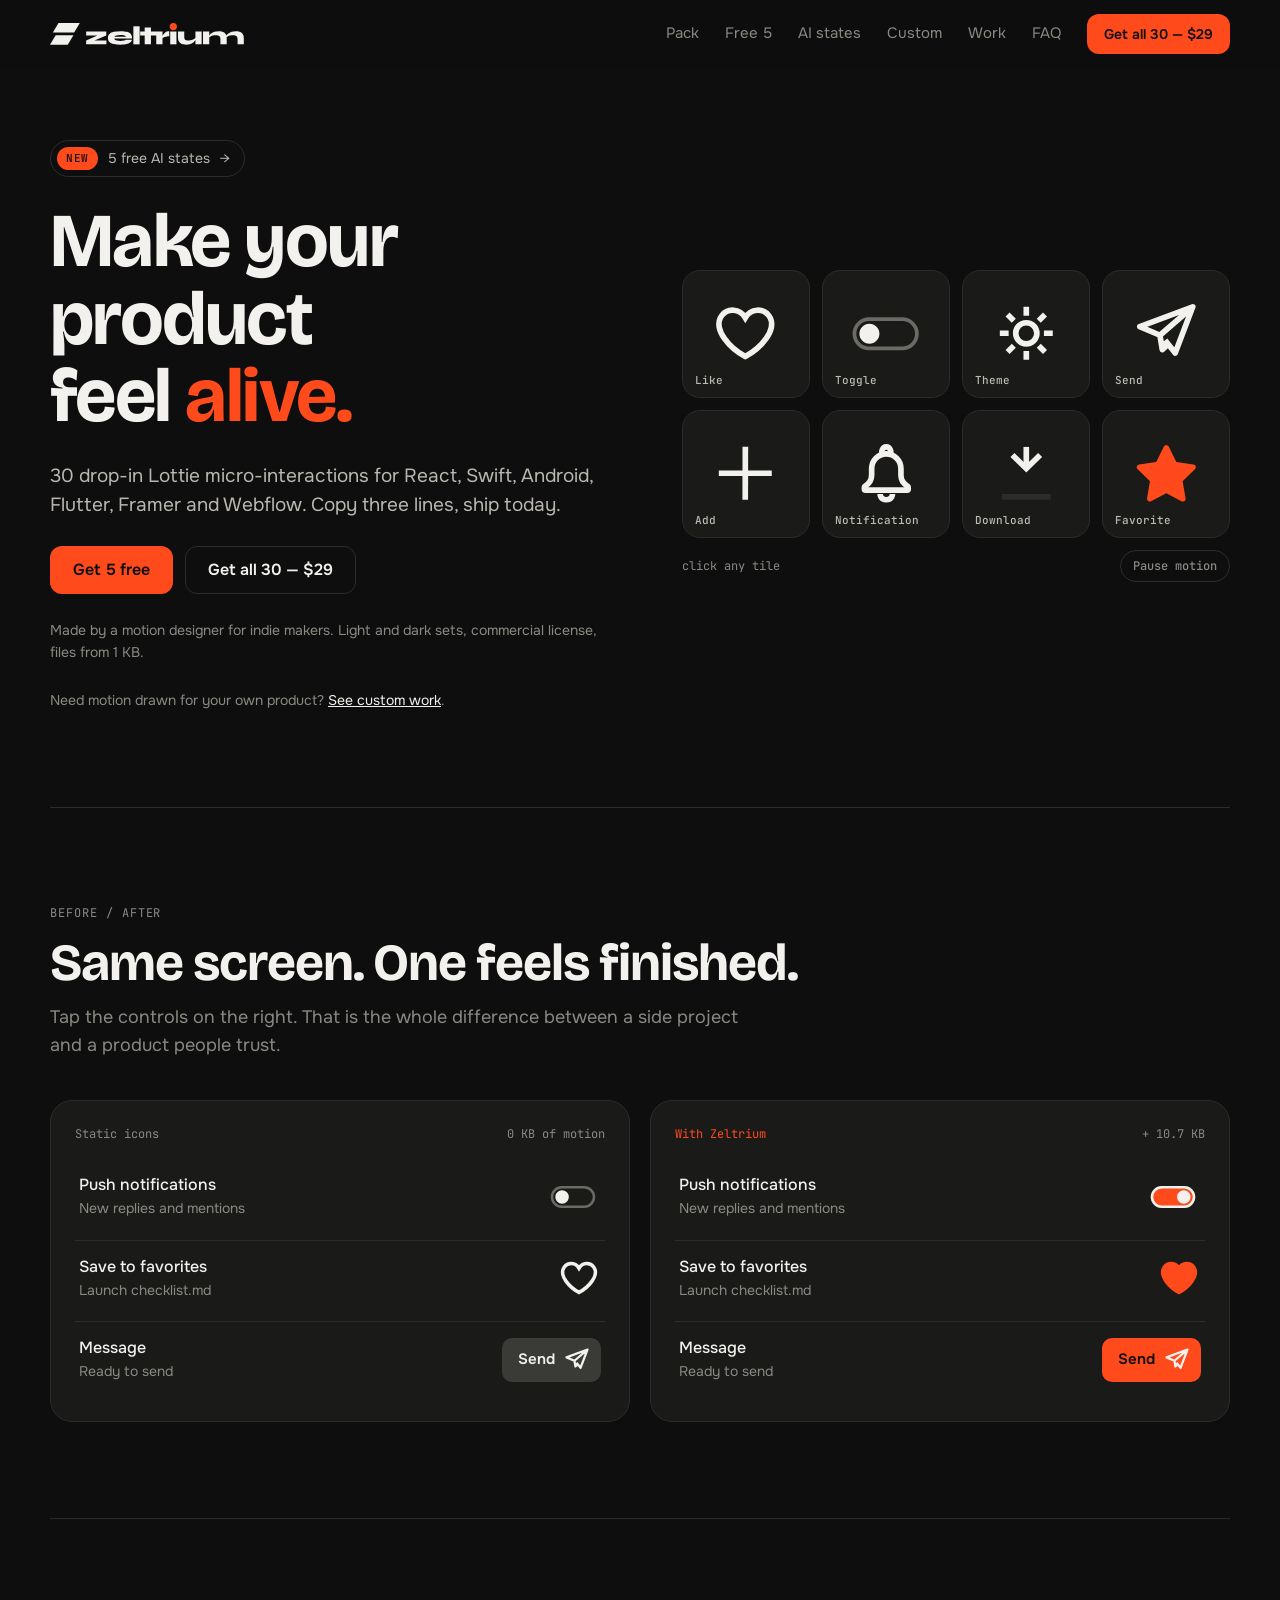
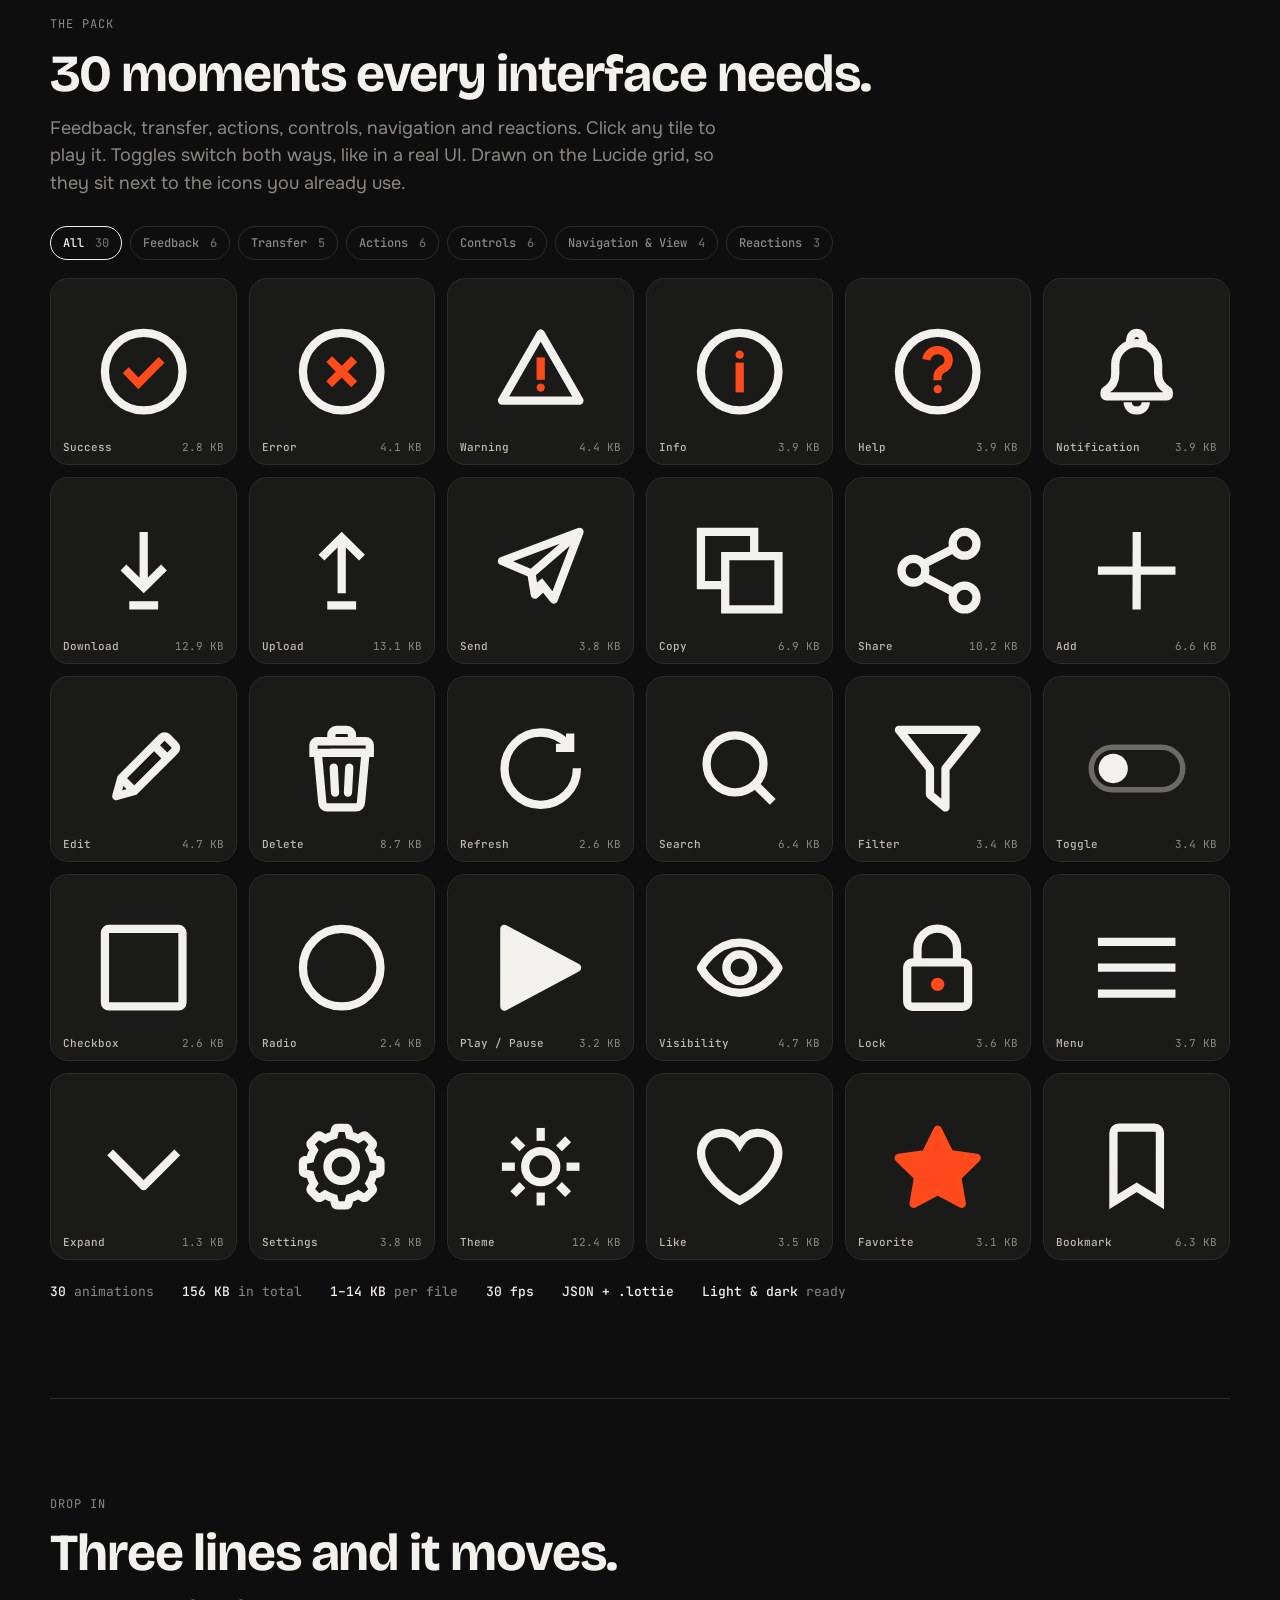
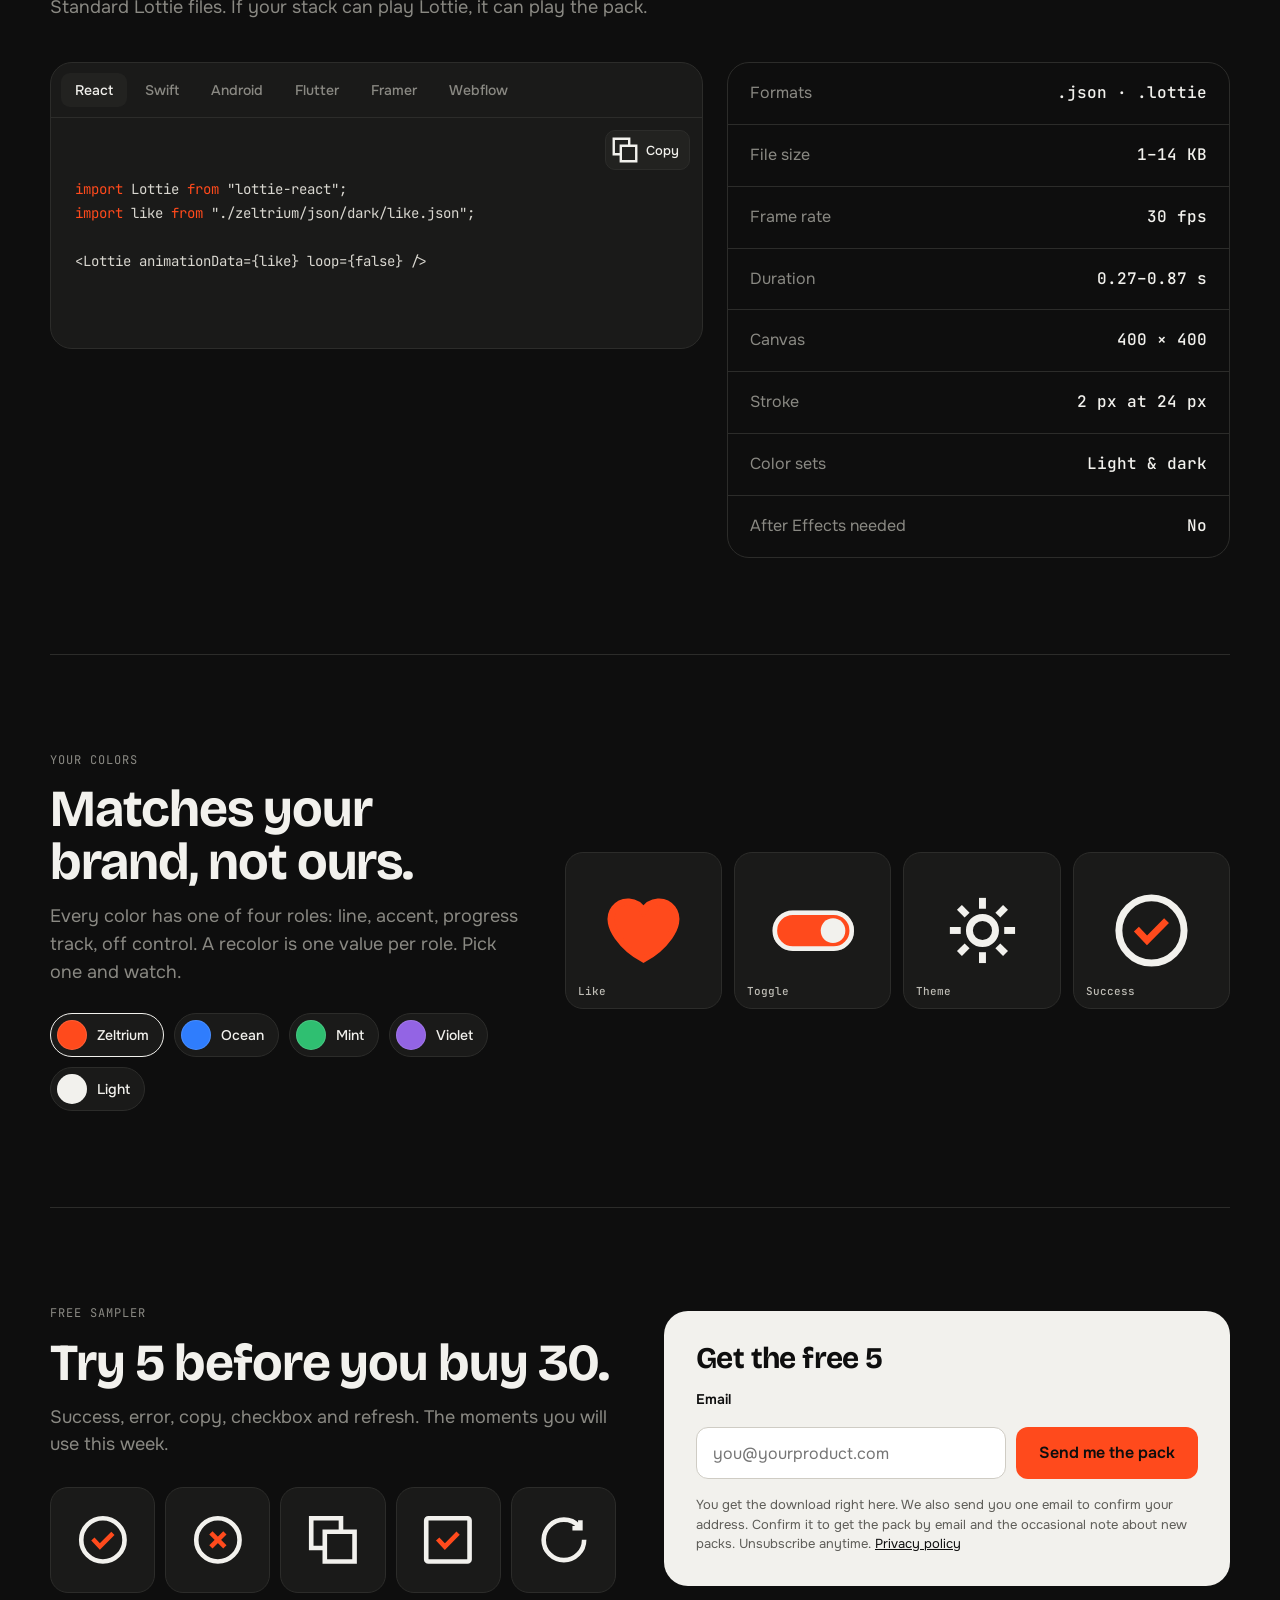
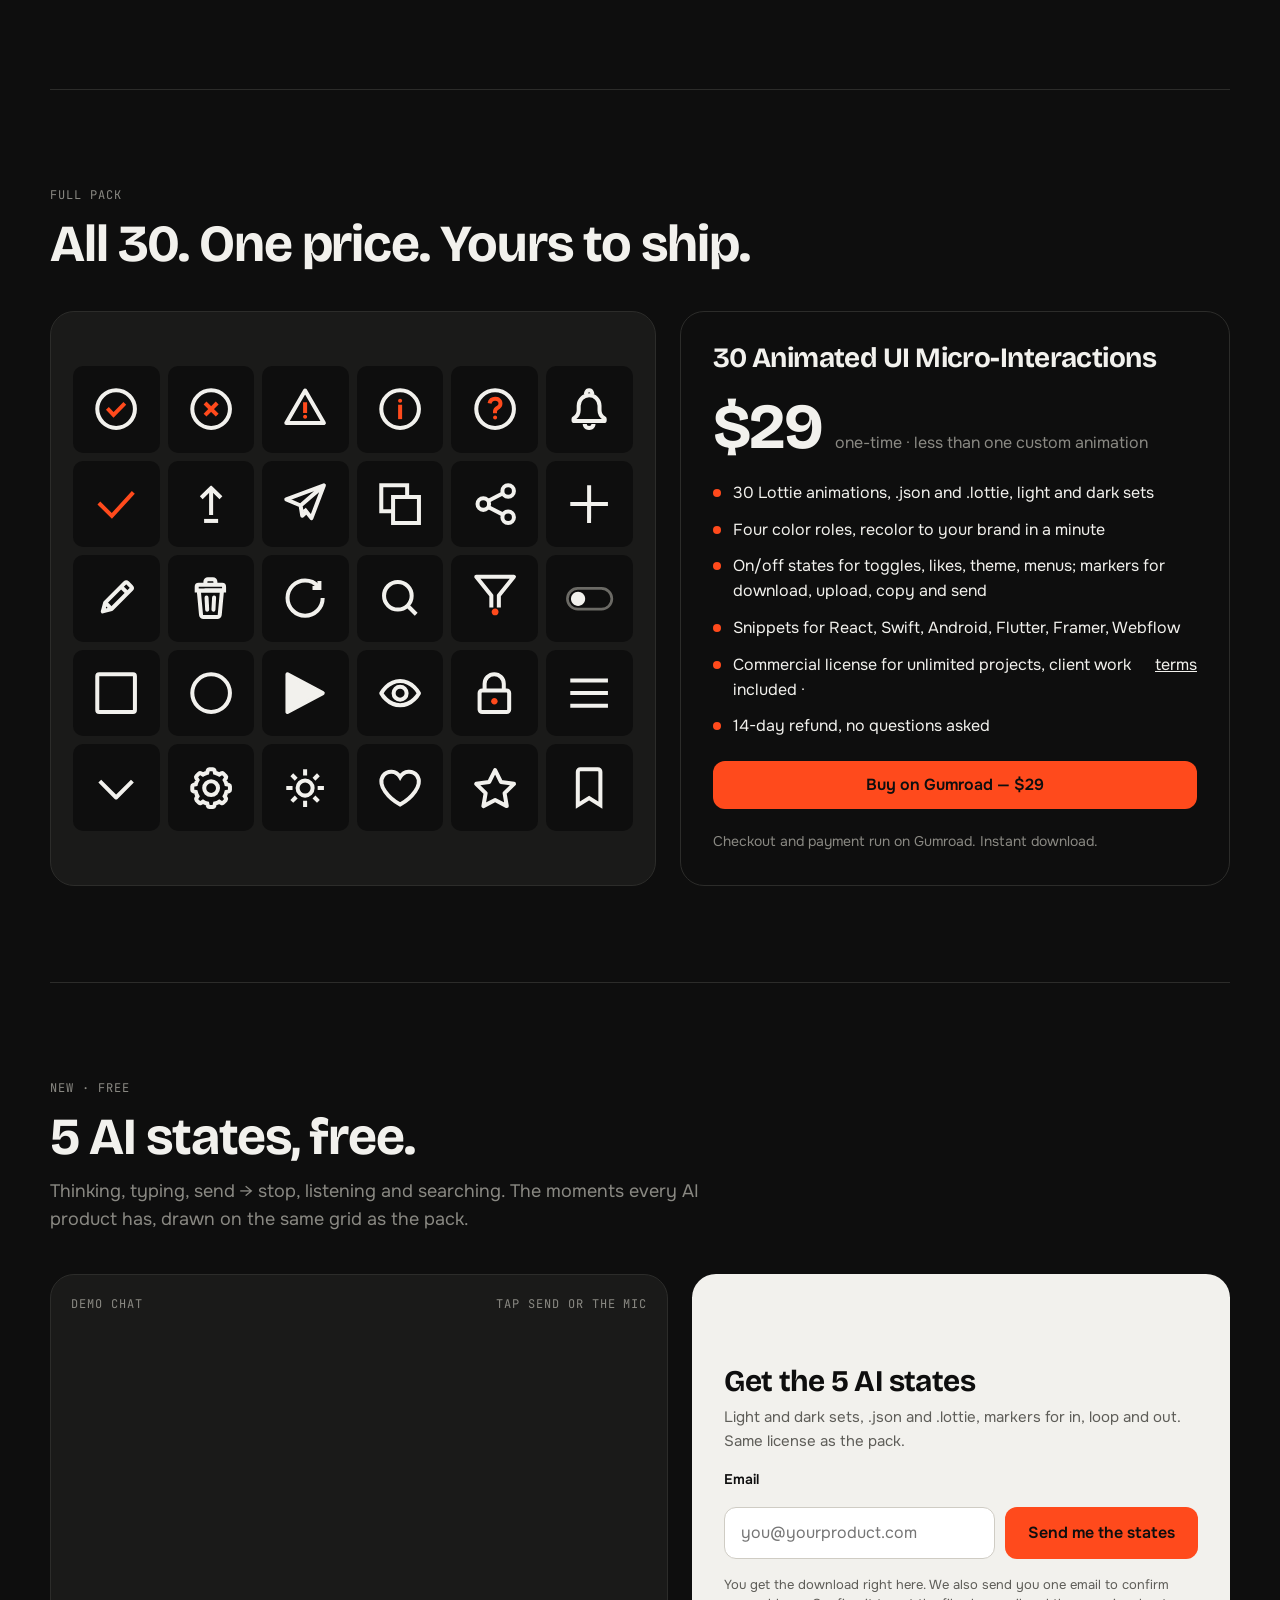
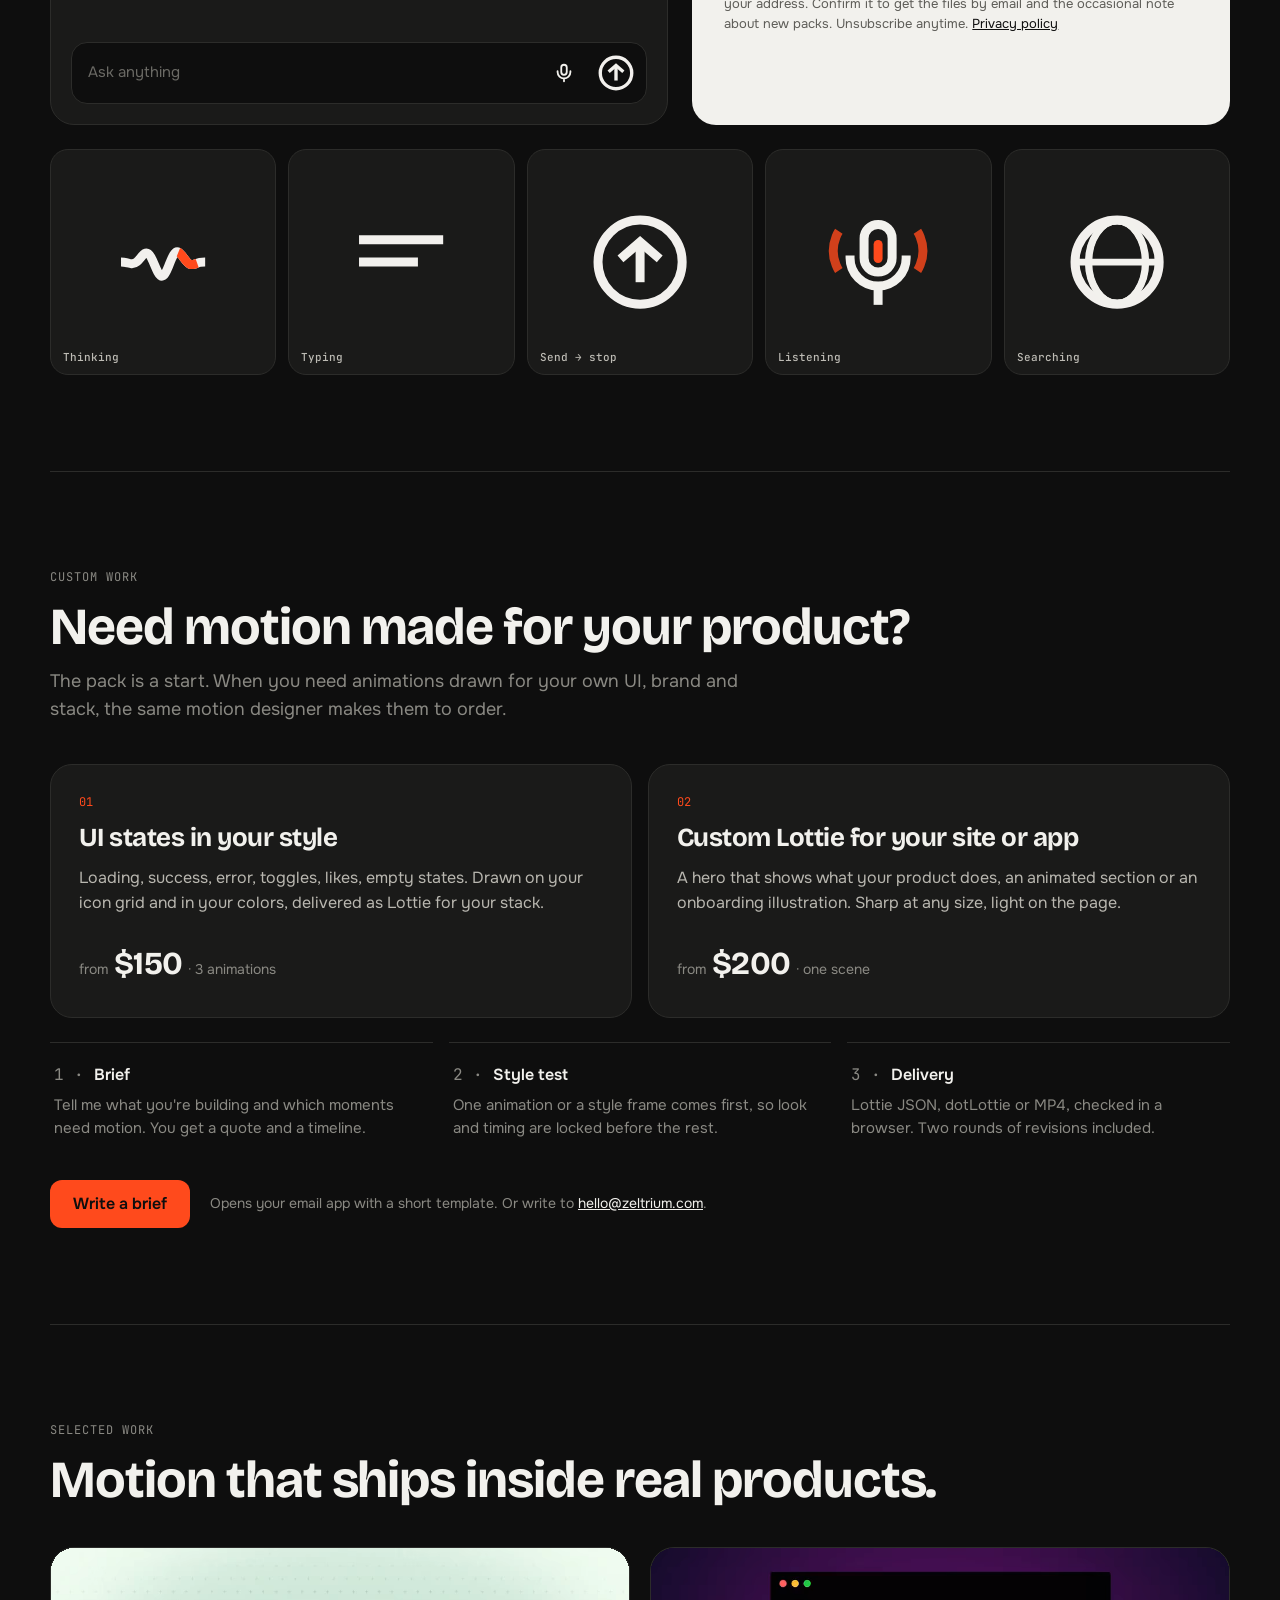
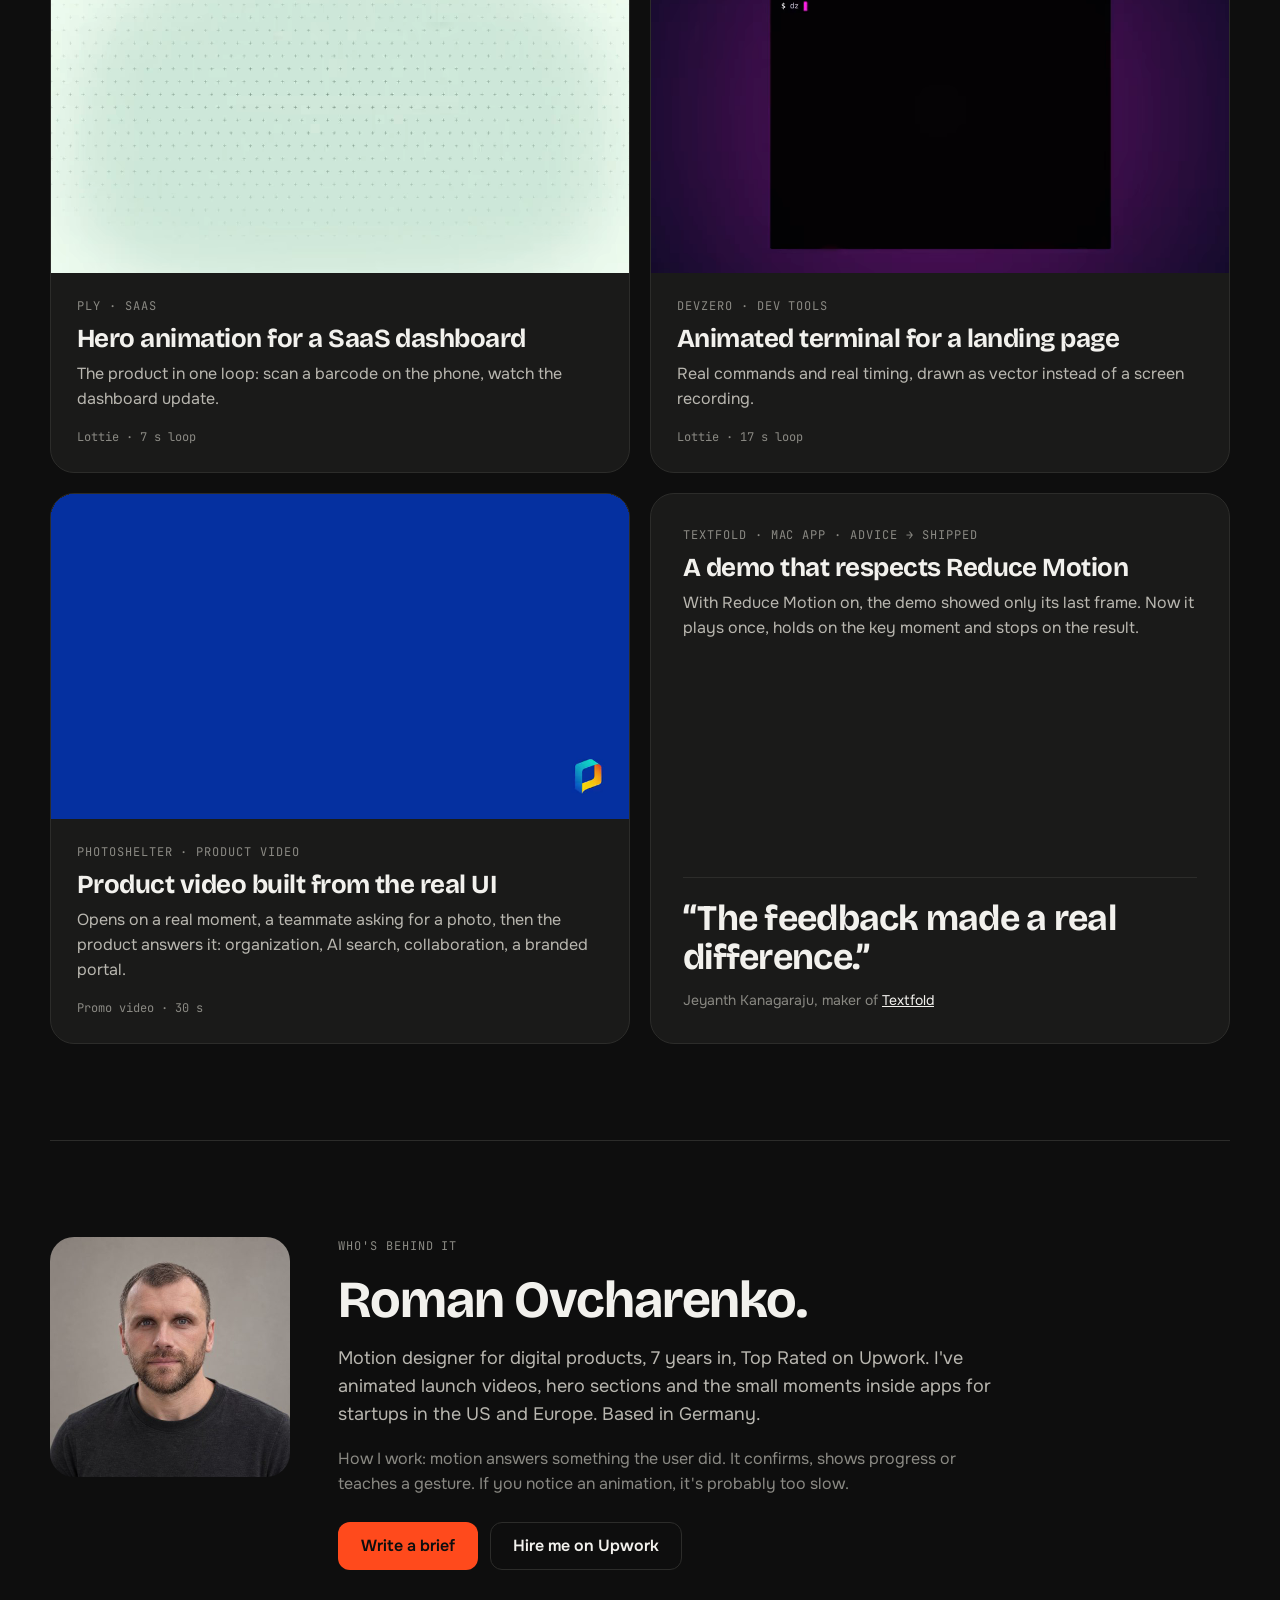
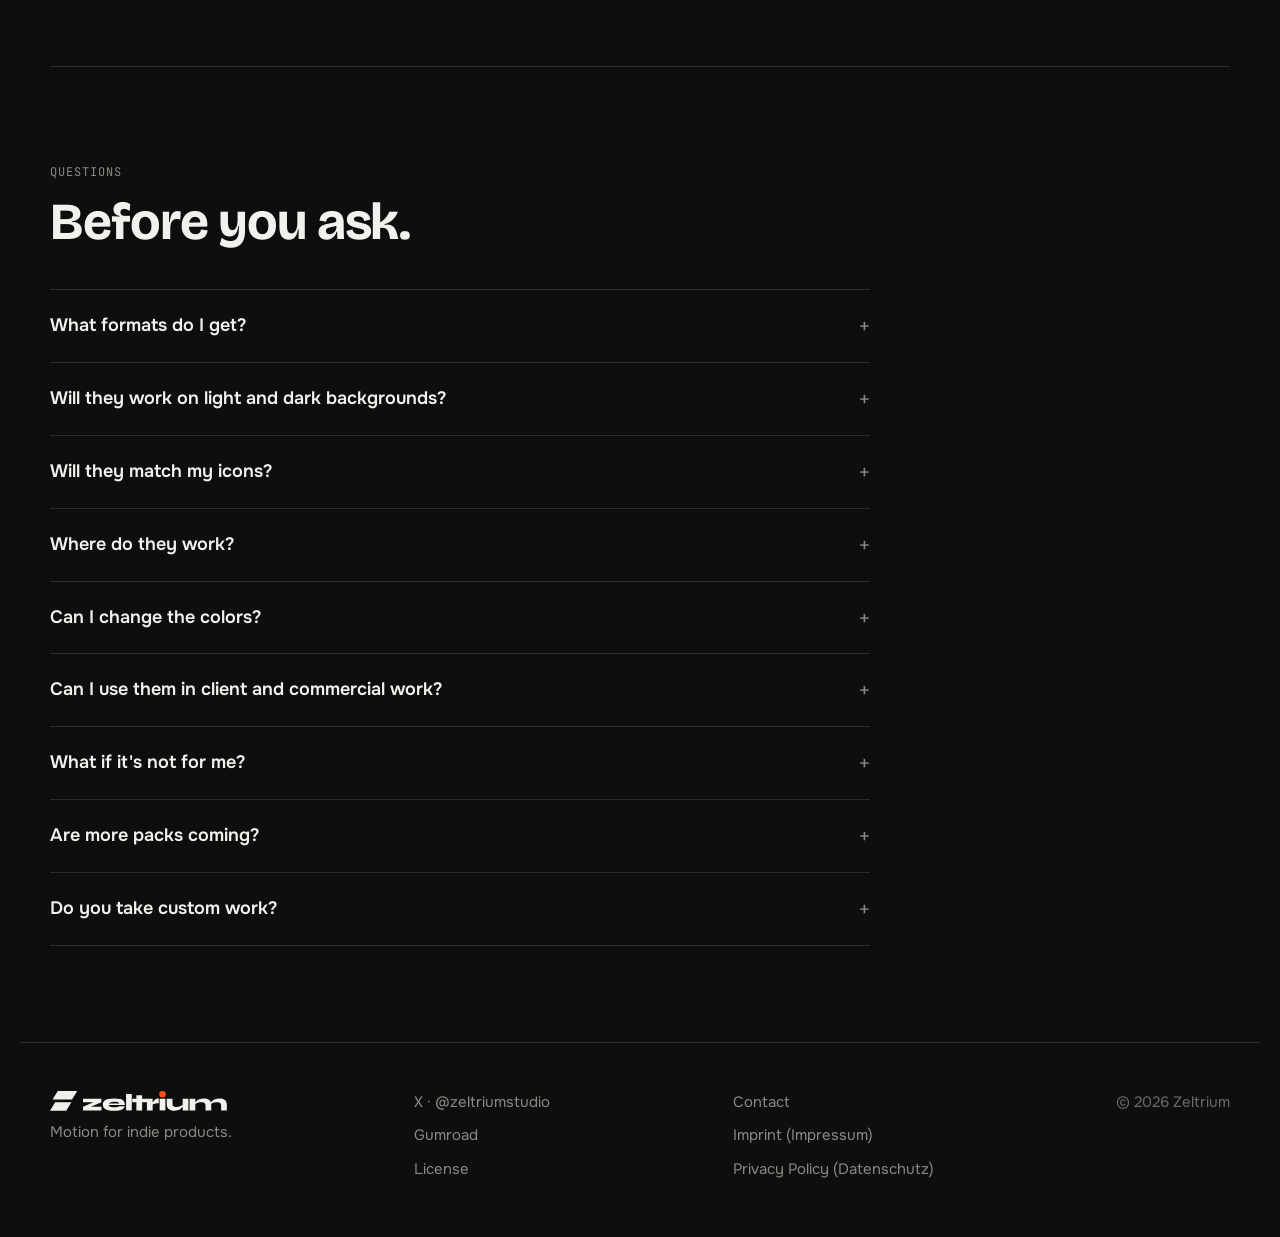
==== index.html @ cc554335 "Merge pull request #22 from Zeltrium/seven-years" ====
<!doctype html>
<html lang="en">
<head>
<meta charset="UTF-8">
<meta name="viewport" content="width=device-width, initial-scale=1.0">
<title>Zeltrium — Make your product feel alive</title>
<meta name="description" content="30 drop-in Lottie micro-interactions for React, Swift, Android, Flutter, Framer and Webflow. Get 5 free or all 30 for $29.">
<meta name="theme-color" content="#0E0E0E">
<link rel="canonical" href="https://zeltrium.com/">

<link rel="icon" href="assets/icons/favicon.ico" sizes="32x32">
<link rel="icon" href="assets/icons/favicon.svg" type="image/svg+xml">
<link rel="apple-touch-icon" href="assets/icons/apple-touch-icon.png">

<meta property="og:type" content="website">
<meta property="og:site_name" content="Zeltrium">
<meta property="og:title" content="Make your product feel alive — Zeltrium">
<meta property="og:description" content="30 drop-in Lottie micro-interactions for indie products. 5 free, all 30 for $29.">
<meta property="og:image" content="https://zeltrium.com/assets/icons/og-image.png?v=2">
<meta property="og:image:width" content="1200">
<meta property="og:image:height" content="630">
<meta property="og:url" content="https://zeltrium.com/">
<meta name="twitter:card" content="summary_large_image">
<meta name="twitter:site" content="@zeltriumstudio">
<meta name="twitter:title" content="Make your product feel alive — Zeltrium">
<meta name="twitter:description" content="30 drop-in Lottie micro-interactions for indie products. 5 free, all 30 for $29.">
<meta name="twitter:image" content="https://zeltrium.com/assets/icons/og-image.png?v=2">

<link rel="preload" href="assets/fonts/bricolage-700.woff" as="font" type="font/woff" crossorigin>
<link rel="preload" href="assets/fonts/onest-var.woff" as="font" type="font/woff" crossorigin>
<link rel="stylesheet" href="styles.css">
</head>
<body>
<a class="skip" href="#main">Skip to content</a>

<header class="top">
  <div class="wrap">
    <a class="logo" href="#top" aria-label="Zeltrium home"><img src="assets/brand/logo-full-inverse.svg" alt="Zeltrium" width="194" height="22"></a>
    <nav class="nav" aria-label="Main">
      <a class="hide-m" href="#pack">Pack</a>
      <a class="hide-m" href="#free">Free 5</a>
      <a class="hide-m" href="#ai">AI states</a>
      <a class="hide-m" href="#custom">Custom</a>
      <a class="hide-m" href="#work">Work</a>
      <a class="hide-m" href="#faq">FAQ</a>
      <a class="btn btn-primary" href="https://zeltrium.gumroad.com/l/lottie-ui-micro-interactions" target="_blank" rel="noopener" data-goatcounter-click="gumroad-nav">Get all 30 — $29</a>
    </nav>
  </div>
</header>

<main class="wrap" id="main">
  <div class="hero" id="top">
    <div class="hero-copy">
      <a class="pill" href="#ai"><b>New</b> 5 free AI states <span aria-hidden="true">→</span></a>
      <h1>Make your product feel <em>alive.</em></h1>
      <p class="lead">30 drop-in Lottie micro-interactions for React, Swift, Android, Flutter, Framer and Webflow. Copy three lines, ship today.</p>
      <div class="cta">
        <a class="btn btn-primary" href="#free">Get 5 free</a>
        <a class="btn btn-ghost" href="#product">Get all 30 — $29</a>
      </div>
      <p class="trust">Made by a motion designer for indie makers. Light and dark sets, commercial license, files from 1 KB.</p>
      <p class="trust">Need motion drawn for your own product? <a href="#custom">See custom work</a>.</p>
    </div>
    <div class="hero-grid" id="hero-grid" aria-label="Animation previews"></div>
  </div>

  <section id="compare" aria-labelledby="compare-h">
    <div class="sec-head">
      <span class="eyebrow">Before / after</span>
      <h2 id="compare-h">Same screen. One feels finished.</h2>
      <p class="lead">Tap the controls on the right. That is the whole difference between a side project and a product people trust.</p>
    </div>
    <div class="ba">
      <div class="panel">
        <div class="tag"><span>Static icons</span><span>0 KB of motion</span></div>
        <div class="row"><div><div class="t">Push notifications</div><div class="s">New replies and mentions</div></div><span class="ctl wide"><span class="anim" data-static="toggle"></span></span></div>
        <div class="row"><div><div class="t">Save to favorites</div><div class="s">Launch checklist.md</div></div><span class="ctl"><span class="anim" data-static="like"></span></span></div>
        <div class="row"><div><div class="t">Message</div><div class="s">Ready to send</div></div><span class="send-btn static">Send <span class="anim" data-static="send"></span></span></div>
      </div>
      <div class="panel live">
        <div class="tag"><span>With Zeltrium</span><span>+ 10.7 KB</span></div>
        <div class="row"><div><div class="t">Push notifications</div><div class="s">New replies and mentions</div></div><button class="ctl wide" type="button" aria-label="Toggle notifications" data-live="toggle"><span class="anim"></span></button></div>
        <div class="row"><div><div class="t">Save to favorites</div><div class="s">Launch checklist.md</div></div><button class="ctl" type="button" aria-label="Like" data-live="like"><span class="anim"></span></button></div>
        <div class="row"><div><div class="t">Message</div><div class="s">Ready to send</div></div><button class="send-btn" type="button" data-live="send">Send <span class="anim"></span></button></div>
      </div>
    </div>
  </section>

  <section id="pack" aria-labelledby="pack-h">
    <div class="sec-head">
      <span class="eyebrow">The pack</span>
      <h2 id="pack-h">30 moments every interface needs.</h2>
      <p class="lead">Feedback, transfer, actions, controls, navigation and reactions. Click any tile to play it. Toggles switch both ways, like in a real UI. Drawn on the Lucide grid, so they sit next to the icons you already use.</p>
    </div>
    <div class="chips" id="cat-filter" role="group" aria-label="Filter by category"></div>
    <div class="pack-grid" id="pack-grid"></div>
    <div class="pack-meta"><span><b>30</b> animations</span><span><b>156 KB</b> in total</span><span><b>1–14 KB</b> per file</span><span><b>30 fps</b></span><span><b>JSON + .lottie</b></span><span><b>Light &amp; dark</b> ready</span></div>
  </section>

  <section id="code" aria-labelledby="code-h">
    <div class="sec-head">
      <span class="eyebrow">Drop in</span>
      <h2 id="code-h">Three lines and it moves.</h2>
      <p class="lead">Standard Lottie files. If your stack can play Lottie, it can play the pack.</p>
    </div>
    <div class="code-wrap">
      <div class="code-card">
        <div class="tabs" role="tablist" aria-label="Platform" id="tabs"></div>
        <div class="code-body">
          <button class="copy" type="button" id="copy-btn"><span class="anim" id="copy-anim"></span><span id="copy-label">Copy</span></button>
          <pre id="code-pre" tabindex="0"></pre>
        </div>
      </div>
      <div class="facts">
        <div class="fact"><span>Formats</span><b>.json · .lottie</b></div>
        <div class="fact"><span>File size</span><b>1–14 KB</b></div>
        <div class="fact"><span>Frame rate</span><b>30 fps</b></div>
        <div class="fact"><span>Duration</span><b>0.27–0.87 s</b></div>
        <div class="fact"><span>Canvas</span><b>400 × 400</b></div>
        <div class="fact"><span>Stroke</span><b>2 px at 24 px</b></div>
        <div class="fact"><span>Color sets</span><b>Light &amp; dark</b></div>
        <div class="fact"><span>After Effects needed</span><b>No</b></div>
      </div>
    </div>
  </section>

  <section id="recolor" aria-labelledby="recolor-h">
    <div class="recolor">
      <div>
        <div class="sec-head" style="margin-bottom:0">
          <span class="eyebrow">Your colors</span>
          <h2 id="recolor-h">Matches your brand, not ours.</h2>
          <p class="lead">Every color has one of four roles: line, accent, progress track, off control. A recolor is one value per role. Pick one and watch.</p>
        </div>
        <div class="swatches" id="swatches"></div>
      </div>
      <div class="rc-grid" id="rc-grid"></div>
    </div>
  </section>

  <section id="free" aria-labelledby="free-h">
    <div class="free">
      <div>
        <div class="sec-head" style="margin-bottom:0">
          <span class="eyebrow">Free sampler</span>
          <h2 id="free-h">Try 5 before you buy 30.</h2>
          <p class="lead">Success, error, copy, checkbox and refresh. The moments you will use this week.</p>
        </div>
        <div class="free-row" id="free-row"></div>
      </div>
      <div class="form-card">
        <form id="free-form" action="https://assets.mailerlite.com/jsonp/2681403/forms/200318522151143170/subscribe" method="post" novalidate>
          <div class="form-stack">
            <h3>Get the free 5</h3>
            <label for="free-email">Email</label>
            <div class="field">
              <input id="free-email" name="fields[email]" type="email" autocomplete="email" placeholder="you@yourproduct.com" aria-describedby="free-email-err" required>
              <button class="btn btn-primary" type="submit" id="free-submit">Send me the pack</button>
            </div>
            <div class="hp" aria-hidden="true"><label for="website">Leave this empty</label><input id="website" name="website" type="text" tabindex="-1" autocomplete="off"></div>
            <input type="hidden" name="ml-submit" value="1">
            <input type="hidden" name="anticsrf" value="true">
            <p class="err" id="free-email-err" role="alert" hidden>Enter an email like you@domain.com.</p>
            <p class="fine">You get the download right here. We also send you one email to confirm your address. Confirm it to get the pack by email and the occasional note about new packs. Unsubscribe anytime. <a href="privacy.html#newsletter">Privacy policy</a></p>
          </div>
        </form>
        <div class="sent" id="free-sent" hidden>
          <span class="anim" id="free-sent-anim"></span>
          <h3>Your pack is ready.</h3>
          <a class="btn btn-primary" href="downloads/zeltrium-free-5.zip" download data-goatcounter-click="download-free-5">Download the free 5 (.zip, 23 KB)</a>
          <p>One more thing: we sent a confirmation email to <b id="free-sent-to"></b>. Click the button in it to get new packs first. Nothing there? Look in Spam or Promotions.</p>
          <button class="btn btn-ghost" type="button" id="free-reset">Use another email</button>
        </div>
      </div>
    </div>
  </section>

  <section id="product" aria-labelledby="product-h">
    <div class="sec-head">
      <span class="eyebrow">Full pack</span>
      <h2 id="product-h">All 30. One price. Yours to ship.</h2>
    </div>
    <div class="product">
      <div class="prod-visual" id="prod-visual" aria-hidden="true"></div>
      <div class="prod-card">
        <h3 style="font-size:28px">30 Animated UI Micro-Interactions</h3>
        <div class="price"><b>$29</b><span>one-time · less than one custom animation</span></div>
        <ul class="incl">
          <li>30 Lottie animations, .json and .lottie, light and dark sets</li>
          <li>Four color roles, recolor to your brand in a minute</li>
          <li>On/off states for toggles, likes, theme, menus; markers for download, upload, copy and send</li>
          <li>Snippets for React, Swift, Android, Flutter, Framer, Webflow</li>
          <li>Commercial license for unlimited projects, client work included · <a href="license.html">terms</a></li>
          <li>14-day refund, no questions asked</li>
        </ul>
        <a class="btn btn-primary" href="https://zeltrium.gumroad.com/l/lottie-ui-micro-interactions" target="_blank" rel="noopener" data-goatcounter-click="gumroad-buy">Buy on Gumroad — $29</a>
        <p class="trust">Checkout and payment run on Gumroad. Instant download.</p>
      </div>
    </div>
  </section>

  <section id="ai" aria-labelledby="ai-h">
    <div class="sec-head">
      <span class="eyebrow">New · free</span>
      <h2 id="ai-h">5 AI states, free.</h2>
      <p class="lead">Thinking, typing, send → stop, listening and searching. The moments every AI product has, drawn on the same grid as the pack.</p>
    </div>
    <div class="ai">
      <div class="chat" id="chat" aria-label="Demo chat with the five AI states">
        <div class="chat-top"><span class="eyebrow">Demo chat</span><span class="eyebrow chat-hint">tap send or the mic</span></div>
        <div class="chat-log" id="chat-log" aria-live="off"></div>
        <div class="composer">
          <div class="composer-text" id="composer-text"><span class="ph">Ask anything</span></div>
          <button class="ai-btn" type="button" id="mic-btn" aria-label="Voice input">
            <svg class="mic-static" viewBox="0 0 24 24" aria-hidden="true"><path d="M12 3a3 3 0 0 0-3 3v5a3 3 0 0 0 6 0V6a3 3 0 0 0-3-3Z"/><path d="M19 10v1a7 7 0 0 1-14 0v-1M12 18v3"/></svg>
            <span class="anim" id="mic-anim"></span>
          </button>
          <button class="ai-btn send" type="button" id="send-btn" aria-label="Send"><span class="anim" id="send-anim"></span></button>
        </div>
      </div>
      <div class="form-card">
        <form id="ai-form" action="https://assets.mailerlite.com/jsonp/2681403/forms/202105914383140548/subscribe" method="post" novalidate>
          <div class="form-stack">
            <h3>Get the 5 AI states</h3>
            <p class="form-sub">Light and dark sets, .json and .lottie, markers for in, loop and out. Same license as the pack.</p>
            <label for="ai-email">Email</label>
            <div class="field">
              <input id="ai-email" name="fields[email]" type="email" autocomplete="email" placeholder="you@yourproduct.com" aria-describedby="ai-email-err" required>
              <button class="btn btn-primary" type="submit" id="ai-submit">Send me the states</button>
            </div>
            <div class="hp" aria-hidden="true"><label for="ai-website">Leave this empty</label><input id="ai-website" name="website" type="text" tabindex="-1" autocomplete="off"></div>
            <p class="err" id="ai-email-err" role="alert" hidden>Enter an email like you@domain.com.</p>
            <p class="fine">You get the download right here. We also send you one email to confirm your address. Confirm it to get the files by email and the occasional note about new packs. Unsubscribe anytime. <a href="privacy.html#newsletter">Privacy policy</a></p>
          </div>
        </form>
        <div class="sent" id="ai-sent" hidden>
          <span class="anim" id="ai-sent-anim"></span>
          <h3>Your AI states are ready.</h3>
          <a class="btn btn-primary" href="downloads/zeltrium-ai-states-free.zip" download data-goatcounter-click="download-ai-states">Download the 5 AI states (.zip, 147 KB)</a>
          <p>One more thing: we sent a confirmation email to <b id="ai-sent-to"></b>. Click the button in it to get new packs first. Nothing there? Look in Spam or Promotions.</p>
          <button class="btn btn-ghost" type="button" id="ai-reset">Use another email</button>
        </div>
      </div>
    </div>
    <div class="ai-row" id="ai-row"></div>
  </section>

  <section id="custom" aria-labelledby="custom-h">
    <div class="sec-head">
      <span class="eyebrow">Custom work</span>
      <h2 id="custom-h">Need motion made for your product?</h2>
      <p class="lead">The pack is a start. When you need animations drawn for your own UI, brand and stack, the same motion designer makes them to order.</p>
    </div>
    <div class="svc">
      <article class="svc-card">
        <span class="svc-n">01</span>
        <h3>UI states in your style</h3>
        <p>Loading, success, error, toggles, likes, empty states. Drawn on your icon grid and in your colors, delivered as Lottie for your stack.</p>
        <p class="svc-price"><span>from</span> <b>$150</b> <span>· 3 animations</span></p>
      </article>
      <article class="svc-card">
        <span class="svc-n">02</span>
        <h3>Custom Lottie for your site or app</h3>
        <p>A hero that shows what your product does, an animated section or an onboarding illustration. Sharp at any size, light on the page.</p>
        <p class="svc-price"><span>from</span> <b>$200</b> <span>· one scene</span></p>
      </article>
    </div>
    <ol class="steps">
      <li><b>Brief</b><span>Tell me what you're building and which moments need motion. You get a quote and a timeline.</span></li>
      <li><b>Style test</b><span>One animation or a style frame comes first, so look and timing are locked before the rest.</span></li>
      <li><b>Delivery</b><span>Lottie JSON, dotLottie or MP4, checked in a browser. Two rounds of revisions included.</span></li>
    </ol>
    <div class="cta custom-cta">
      <a class="btn btn-primary" href="mailto:hello@zeltrium.com?subject=Custom%20motion%20brief&amp;body=Hi%20Zeltrium%2C%0A%0AProduct%20%28link%29%3A%0AWhat%20should%20move%20%28UI%20states%2C%20a%20hero%20or%20section%2C%20an%20onboarding%20animation%29%3A%0AWhere%20it%20runs%20%28web%2C%20iOS%2C%20Android%2C%20Framer%2C%20Webflow%2C%20other%29%3A%0ATimeline%3A%0ABudget%3A%0AReferences%20you%20like%20%28optional%29%3A%0A%0AThanks%21" data-goatcounter-click="custom-brief">Write a brief</a>
      <p class="trust">Opens your email app with a short template. Or write to <a href="mailto:hello@zeltrium.com">hello@zeltrium.com</a>.</p>
    </div>
  </section>

  <section id="work" aria-labelledby="work-h">
    <div class="sec-head">
      <span class="eyebrow">Selected work</span>
      <h2 id="work-h">Motion that ships inside real products.</h2>
    </div>
    <div class="work">
      <article class="work-card">
        <div class="work-media"><video muted loop playsinline preload="none" poster="assets/work/ply.jpg" data-src="assets/work/ply.mp4" aria-label="Ply hero animation: a phone scans a barcode and the dashboard updates"></video></div>
        <div class="work-body">
          <span class="eyebrow">Ply · SaaS</span>
          <h3>Hero animation for a SaaS dashboard</h3>
          <p>The product in one loop: scan a barcode on the phone, watch the dashboard update.</p>
          <p class="work-meta">Lottie · 7 s loop</p>
        </div>
      </article>
      <article class="work-card">
        <div class="work-media"><video muted loop playsinline preload="none" poster="assets/work/devzero.jpg" data-src="assets/work/devzero.mp4" aria-label="DevZero animated terminal creating a cloud dev machine"></video></div>
        <div class="work-body">
          <span class="eyebrow">DevZero · Dev tools</span>
          <h3>Animated terminal for a landing page</h3>
          <p>Real commands and real timing, drawn as vector instead of a screen recording.</p>
          <p class="work-meta">Lottie · 17 s loop</p>
        </div>
      </article>
      <article class="work-card">
        <div class="work-media"><video muted loop playsinline preload="none" poster="assets/work/photoshelter.jpg" data-src="assets/work/photoshelter.mp4" aria-label="PhotoShelter product video: a chat request answered by the photo platform"></video></div>
        <div class="work-body">
          <span class="eyebrow">PhotoShelter · Product video</span>
          <h3>Product video built from the real UI</h3>
          <p>Opens on a real moment, a teammate asking for a photo, then the product answers it: organization, AI search, collaboration, a branded portal.</p>
          <p class="work-meta">Promo video · 30 s</p>
        </div>
      </article>
      <article class="work-card work-quote">
        <div class="work-body">
          <span class="eyebrow">Textfold · Mac app · Advice → shipped</span>
          <h3>A demo that respects Reduce Motion</h3>
          <p>With Reduce Motion on, the demo showed only its last frame. Now it plays once, holds on the key moment and stops on the result.</p>
          <blockquote>
            <p>“The feedback made a real difference.”</p>
            <footer>Jeyanth Kanagaraju, maker of <a href="https://textfold.app/?ref=zeltrium" target="_blank" rel="noopener">Textfold</a></footer>
          </blockquote>
        </div>
      </article>
    </div>
  </section>

  <section id="about" aria-labelledby="about-h">
    <div class="about">
      <img class="about-photo" src="assets/work/roman.jpg" width="240" height="240" alt="Roman Ovcharenko" loading="lazy">
      <div class="about-copy">
        <span class="eyebrow">Who's behind it</span>
        <h2 id="about-h">Roman Ovcharenko.</h2>
        <p class="lead">Motion designer for digital products, 7 years in, Top Rated on Upwork. I've animated launch videos, hero sections and the small moments inside apps for startups in the US and Europe. Based in Germany.</p>
        <p class="about-how">How I work: motion answers something the user did. It confirms, shows progress or teaches a gesture. If you notice an animation, it's probably too slow.</p>
        <div class="cta"><a class="btn btn-primary" href="mailto:hello@zeltrium.com?subject=Custom%20motion%20brief&amp;body=Hi%20Zeltrium%2C%0A%0AProduct%20%28link%29%3A%0AWhat%20should%20move%20%28UI%20states%2C%20a%20hero%20or%20section%2C%20an%20onboarding%20animation%29%3A%0AWhere%20it%20runs%20%28web%2C%20iOS%2C%20Android%2C%20Framer%2C%20Webflow%2C%20other%29%3A%0ATimeline%3A%0ABudget%3A%0AReferences%20you%20like%20%28optional%29%3A%0A%0AThanks%21" data-goatcounter-click="about-brief">Write a brief</a><a class="btn btn-ghost" href="https://www.upwork.com/freelancers/romanherenow" target="_blank" rel="noopener" data-goatcounter-click="about-upwork">Hire me on Upwork</a></div>
      </div>
    </div>
  </section>

  <section id="faq" aria-labelledby="faq-h">
    <div class="sec-head"><span class="eyebrow">Questions</span><h2 id="faq-h">Before you ask.</h2></div>
    <div class="faq">
      <details><summary>What formats do I get?</summary><p>Every animation comes as a Lottie .json file and as .lottie, the compressed format, in two color sets: dark (light lines for dark UIs) and light (dark lines for light UIs). Same animation, pick what your player and your background prefer. Files are 1–14 KB, durations 0.27–0.87 s.</p></details>
      <details><summary>Will they work on light and dark backgrounds?</summary><p>Yes. Both sets ship in the pack, and the accent stays the same in both. If your app switches themes, load the matching file.</p></details>
      <details><summary>Will they match my icons?</summary><p>They are drawn on the Lucide grid with a 2 px stroke at 24 px, so they sit next to Lucide, Heroicons or Tabler without looking borrowed. Built for 16–48 px.</p></details>
      <details><summary>Where do they work?</summary><p>Anywhere Lottie plays: the web (lottie-web, dotLottie), React and React Native, iOS, Android, Flutter, Framer and Webflow.</p></details>
      <details><summary>Can I change the colors?</summary><p>Yes. Every color is flat and has one of four roles: line, accent, progress track and off control. Swap one value per role in a Lottie editor, in After Effects, or in code.</p></details>
      <details><summary>Can I use them in client and commercial work?</summary><p>Yes. Use them in unlimited personal, commercial and client projects, no attribution needed. You can't resell or redistribute the files themselves. <a href="license.html">Read the license</a>.</p></details>
      <details><summary>What if it's not for me?</summary><p>Email <a href="mailto:hello@zeltrium.com">hello@zeltrium.com</a> within 14 days of purchase and you get a full refund. No questions asked.</p></details>
      <details><summary>Are more packs coming?</summary><p>Yes. The <a href="#ai">5 AI states</a> are out and free. UI States is next: loading, success, error, empty and offline screens. Get either free pack and you'll hear about new ones first.</p></details>
      <details><summary>Do you take custom work?</summary><p>Yes. UI states drawn in your style, or a custom Lottie for your site or app. Every project starts with a style test, so you see the look before the rest. <a href="#custom">See custom work</a> or email <a href="mailto:hello@zeltrium.com">hello@zeltrium.com</a>.</p></details>
    </div>
  </section>
</main>

<footer>
  <div class="wrap">
    <div class="foot">
      <div class="foot-col">
        <a class="logo" href="#top" aria-label="Zeltrium home"><img src="assets/brand/logo-full-inverse.svg" alt="Zeltrium" width="176" height="20"></a>
        <span class="dim">Motion for indie products.</span>
      </div>
      <div class="foot-col">
        <a href="https://x.com/zeltriumstudio" target="_blank" rel="noopener">X · @zeltriumstudio</a>
        <a href="https://zeltrium.gumroad.com/l/lottie-ui-micro-interactions" target="_blank" rel="noopener">Gumroad</a>
        <a href="license.html">License</a>
      </div>
      <div class="foot-col">
        <a href="contact.html">Contact</a>
        <a href="imprint.html">Imprint (Impressum)</a>
        <a href="privacy.html">Privacy Policy (Datenschutz)</a>
      </div>
      <div class="foot-col">
        <span class="dimmer">© <span class="year">2026</span> Zeltrium</span>
      </div>
    </div>
  </div>
</footer>

<script src="assets/js/lottie_light.min.js"></script>
<script src="script.js"></script>
<script>window.goatcounter=window.goatcounter||{};goatcounter.path=function(p){return p.replace(/\?.*$/,"")}</script>
<script data-goatcounter="https://zeltrium.goatcounter.com/count" async src="assets/js/goatcounter-count.js"></script>
</body>
</html>
---- styles.css ----
/* Zeltrium — site styles
   Dark single theme. One accent (Signal #FF4A1C), warm neutrals.
   All fonts are self-hosted (SIL OFL, see assets/fonts). No third-party requests. */

@font-face{font-family:'Bricolage Grotesque';src:url('assets/fonts/bricolage-700.woff') format('woff');font-weight:700;font-style:normal;font-display:swap}
@font-face{font-family:'Onest';src:url('assets/fonts/onest-var.woff') format('woff');font-weight:400 600;font-style:normal;font-display:swap}
@font-face{font-family:'JetBrains Mono';src:url('assets/fonts/jetbrains-mono-400.woff') format('woff');font-weight:400;font-style:normal;font-display:swap}
@font-face{font-family:'JetBrains Mono';src:url('assets/fonts/jetbrains-mono-500.woff') format('woff');font-weight:500;font-style:normal;font-display:swap}

:root{
  --night:#0E0E0E; --surface:#1A1A19; --surface-2:#222220; --line:#2C2C2A;
  --paper:#F2F1ED; --muted:#8A8983; --soft:#B9B7B0; --signal:#FF4A1C; --signal-hover:#FF6A42; --error:#E5484D;
  --display:'Bricolage Grotesque','Arial Black',system-ui,sans-serif;
  --body:'Onest',system-ui,-apple-system,'Segoe UI',sans-serif;
  --mono:'JetBrains Mono',ui-monospace,'SF Mono',Menlo,monospace;
  --r-tile:18px; --r-ctl:12px;
  color-scheme:dark;
}
*{box-sizing:border-box}
html{scroll-behavior:smooth}
@media (prefers-reduced-motion:reduce){html{scroll-behavior:auto}}
html,body{background:var(--night);color:var(--paper)}
body{margin:0;font-family:var(--body);font-size:16px;line-height:1.55;padding-inline:20px;padding-block:0;-webkit-font-smoothing:antialiased}
a{color:inherit}
img{max-width:100%}
.wrap{max-width:1180px;margin-inline:auto}
h1,h2,h3{font-family:var(--display);font-weight:700;letter-spacing:-0.02em;line-height:1.02;margin:0;text-wrap:balance}
h2{font-size:clamp(32px,4.4vw,52px)}
p{margin:0}
[hidden]{display:none!important}
.lead{color:var(--muted);font-size:18px;max-width:58ch}
.eyebrow{font-family:var(--mono);font-size:12px;letter-spacing:.08em;text-transform:uppercase;color:var(--muted)}
.btn{display:inline-flex;align-items:center;justify-content:center;gap:10px;min-height:48px;padding:0 22px;border-radius:var(--r-ctl);font:600 16px/1 var(--body);text-decoration:none;border:1px solid transparent;cursor:pointer;transition:background .15s,border-color .15s,color .15s}
.btn-primary{background:var(--signal);color:var(--night)}
.btn-primary:hover{background:var(--signal-hover)}
.btn-ghost{border-color:var(--line);color:var(--paper);background:transparent}
.btn-ghost:hover{border-color:var(--muted)}
:focus-visible{outline:2px solid var(--signal);outline-offset:3px}
section{padding-block:96px;border-top:1px solid var(--line)}
.sec-head{display:flex;flex-direction:column;gap:14px;margin-bottom:40px}
.skip{position:absolute;left:-9999px;top:0}
.skip:focus{left:16px;top:12px;z-index:20;background:var(--paper);color:var(--night);padding:8px 12px;border-radius:8px}

/* header */
.top{position:sticky;top:0;z-index:10;background:rgba(14,14,14,.88);backdrop-filter:blur(10px);-webkit-backdrop-filter:blur(10px);margin-inline:-20px;padding-inline:20px}
.top .wrap{display:flex;align-items:center;justify-content:space-between;gap:16px;height:68px}
.logo{display:flex;align-items:center;text-decoration:none}
.logo img{height:22px;width:auto;display:block}
.nav{display:flex;align-items:center;gap:26px;font-size:15px;color:var(--muted)}
.nav a{text-decoration:none}
.nav a:hover{color:var(--paper)}
.nav .btn{min-height:40px;padding:0 16px;font-size:14px;color:var(--night)}
@media (max-width:1000px){.nav .hide-m{display:none}}
.nav a{white-space:nowrap}
@media (max-width:420px){.logo img{height:18px}.nav .btn{padding:0 12px}}

/* animation tiles */
.anim{display:block;transition:opacity .4s ease,transform .4s cubic-bezier(.2,.8,.2,1)}
.anim.hide{opacity:0;transform:scale(.88);transition:none}
.anim.out{opacity:0;transition:opacity .18s ease}
.tile{position:relative;background:var(--surface);border:1px solid var(--line);border-radius:var(--r-tile);aspect-ratio:1;max-width:100%;display:flex;align-items:center;justify-content:center;cursor:pointer;transition:border-color .15s,background .15s;padding:0;color:inherit}
.tile:hover{border-color:#3d3d3a;background:var(--surface-2)}
.tile .cap{position:absolute;left:12px;right:12px;bottom:10px;display:flex;justify-content:space-between;font-family:var(--mono);font-size:11px;color:var(--muted);pointer-events:none;gap:6px}
.tile .cap b{font-weight:500;color:#bdbbb4;white-space:nowrap;overflow:hidden;text-overflow:ellipsis}

/* hero */
.hero{display:grid;grid-template-columns:minmax(0,1.05fr) minmax(0,1fr);gap:56px;align-items:center;padding-block:72px 96px}
.hero h1{font-size:clamp(44px,6vw,76px)}
.hero h1 em{font-style:normal;color:var(--signal)}
.hero-copy{display:flex;flex-direction:column;gap:26px;min-width:0}
.hero-copy .lead{font-size:19px;color:var(--soft)}
.cta{display:flex;flex-wrap:wrap;gap:12px}
.trust{font-size:14px;color:var(--muted)}
.hero-grid{display:grid;grid-template-columns:repeat(4,minmax(0,1fr));gap:12px;min-width:0}
.hero-grid .cap span{display:none}
@media (max-width:1100px){.hero-grid .cap{display:none}}
.hint{grid-column:1/-1;display:flex;justify-content:space-between;align-items:center;gap:12px;font-family:var(--mono);font-size:12px;color:var(--muted)}
.motion-btn{background:none;border:1px solid var(--line);color:var(--muted);font:500 12px/1 var(--mono);border-radius:999px;padding:8px 12px;cursor:pointer;min-height:32px}
.motion-btn:hover{color:var(--paper);border-color:var(--muted)}
@media (max-width:900px){.hero{grid-template-columns:minmax(0,1fr);gap:40px;padding-block:48px 72px}}

/* before / after */
.ba{display:grid;grid-template-columns:repeat(2,minmax(0,1fr));gap:20px}
.panel{background:var(--surface);border:1px solid var(--line);border-radius:22px;padding:24px;display:flex;flex-direction:column;gap:6px;min-width:0}
.panel .tag{font-family:var(--mono);font-size:12px;color:var(--muted);margin-bottom:10px;display:flex;justify-content:space-between}
.panel.live .tag span:first-child{color:var(--signal)}
.row{display:flex;align-items:center;justify-content:space-between;gap:16px;padding:14px 4px;border-top:1px solid var(--line)}
.panel .tag + .row{border-top:0}
.row .t{font-weight:500}
.row .s{font-size:14px;color:var(--muted)}
.ctl{background:none;border:0;padding:0;cursor:pointer;flex:none;display:flex;align-items:center;justify-content:center;color:inherit}
.ctl .anim{width:44px;height:44px}
.ctl.wide .anim{width:56px;height:28px}
.send-btn{display:inline-flex;align-items:center;gap:8px;background:var(--signal);color:var(--night);border:0;border-radius:10px;font:600 15px/1 var(--body);height:44px;padding:0 10px 0 16px;cursor:pointer}
.send-btn .anim{width:28px;height:28px}
.send-btn.static{background:#3a3a37;color:var(--paper);cursor:default}
@media (max-width:760px){.ba{grid-template-columns:minmax(0,1fr)}}

/* full pack */
.pack-grid{display:grid;grid-template-columns:repeat(6,minmax(0,1fr));gap:12px}
@media (max-width:1000px){.pack-grid{grid-template-columns:repeat(4,minmax(0,1fr))}}
@media (max-width:560px){.pack-grid{grid-template-columns:repeat(3,minmax(0,1fr));gap:8px}.tile .cap span{display:none}}
.chips{display:flex;flex-wrap:wrap;gap:8px;margin:-12px 0 18px}
.chip{background:none;border:1px solid var(--line);color:var(--muted);font:500 12px/1 var(--mono);border-radius:999px;padding:0 12px;min-height:34px;cursor:pointer;transition:border-color .15s,color .15s}
.chip span{color:#6B6A65;margin-left:4px}
.chip:hover{color:var(--paper);border-color:#3d3d3a}
.chip[aria-pressed="true"]{color:var(--paper);border-color:var(--paper)}
.pack-grid .tile[hidden]{display:none}
@media (max-width:560px){.chips{flex-wrap:nowrap;overflow-x:auto;scrollbar-width:none;margin-inline:-20px;padding-inline:20px}.chips::-webkit-scrollbar{display:none}.chip{flex:none}}
.pack-meta{display:flex;flex-wrap:wrap;gap:10px 28px;margin-top:22px;font-family:var(--mono);font-size:13px;color:var(--muted)}
.pack-meta b{color:var(--paper);font-weight:500}

/* code */
.code-wrap{display:grid;grid-template-columns:minmax(0,1.3fr) minmax(0,1fr);gap:24px;align-items:start}
@media (max-width:900px){.code-wrap{grid-template-columns:minmax(0,1fr)}}
.code-card{background:var(--surface);border:1px solid var(--line);border-radius:22px;overflow:hidden;min-width:0}
.tabs{display:flex;gap:4px;padding:10px;border-bottom:1px solid var(--line);overflow-x:auto}
.tabs button{background:none;border:0;color:var(--muted);font:500 14px/1 var(--body);padding:10px 14px;border-radius:9px;cursor:pointer;white-space:nowrap}
.tabs button[aria-selected="true"]{background:var(--surface-2);color:var(--paper)}
.code-body{position:relative}
pre{margin:0;padding:24px;padding-top:60px;font-family:var(--mono);font-size:14px;line-height:1.7;overflow-x:auto;color:#d9d7d0;min-height:230px}
pre .k{color:var(--signal)} pre .c{color:var(--muted)}
.copy{position:absolute;top:12px;right:12px;display:flex;align-items:center;gap:6px;background:var(--surface-2);border:1px solid var(--line);color:var(--paper);border-radius:10px;padding:4px 10px 4px 4px;font:500 13px/1 var(--body);cursor:pointer}
.copy .anim{width:30px;height:30px}
.facts{display:flex;flex-direction:column;border:1px solid var(--line);border-radius:22px;overflow:hidden}
.fact{display:flex;justify-content:space-between;gap:16px;padding:18px 22px;border-top:1px solid var(--line);font-variant-numeric:tabular-nums}
.fact:first-child{border-top:0}
.fact span{color:var(--muted)}
.fact b{font-family:var(--mono);font-weight:500}

/* recolor */
.recolor{display:grid;grid-template-columns:minmax(0,1fr) minmax(0,1.4fr);gap:40px;align-items:center}
@media (max-width:900px){.recolor{grid-template-columns:minmax(0,1fr)}}
.swatches{display:flex;flex-wrap:wrap;gap:10px;margin-top:26px}
.sw{display:flex;align-items:center;gap:10px;background:var(--surface);border:1px solid var(--line);border-radius:999px;padding:6px 14px 6px 6px;color:var(--paper);font:500 14px/1 var(--body);cursor:pointer;min-height:44px}
.sw i{width:30px;height:30px;border-radius:50%;display:block}
.sw[aria-pressed="true"]{border-color:var(--paper)}
.rc-grid{display:grid;grid-template-columns:repeat(4,minmax(0,1fr));gap:12px}
.rc-grid.on-light .tile{background:var(--paper);border-color:#CFCCC4}
.rc-grid.on-light .tile:hover{background:#E9E7E1;border-color:#B9B7B0}
.rc-grid.on-light .tile .cap b{color:#5E5D58}
.sw i{box-shadow:inset 0 0 0 1px rgba(255,255,255,.12)}
@media (max-width:560px){.rc-grid{grid-template-columns:repeat(2,minmax(0,1fr))}}

/* free */
.free{display:grid;grid-template-columns:minmax(0,1fr) minmax(0,1fr);gap:48px;align-items:center}
@media (max-width:900px){.free{grid-template-columns:minmax(0,1fr)}}
.free-row{display:grid;grid-template-columns:repeat(5,minmax(0,1fr));gap:10px;margin-top:28px}
.form-card{background:var(--paper);color:var(--night);border-radius:24px;padding:32px;display:flex;flex-direction:column;gap:16px}
.form-card h3{font-size:30px}
.form-card label{font-weight:600;font-size:14px}
.form-stack{display:flex;flex-direction:column;gap:16px}
.field{display:flex;gap:10px;flex-wrap:wrap}
.field input{flex:1 1 220px;min-width:0;height:52px;border-radius:12px;border:1px solid #cfccc4;background:#fff;padding:0 16px;font:16px var(--body);color:var(--night)}
.field input:focus-visible{outline:2px solid var(--signal);outline-offset:1px}
.field input[aria-invalid="true"]{border-color:var(--error)}
.form-card .btn-primary{height:52px}
.form-card .btn-primary[disabled]{opacity:.6;cursor:progress}
.hp{position:absolute;left:-9999px;width:1px;height:1px;overflow:hidden}
.err{color:#c4282d;font-size:14px}
.fine{font-size:13px;color:#5e5d58;line-height:1.5}
.fine a{color:var(--night)}
.sent{display:flex;flex-direction:column;gap:12px;align-items:flex-start}
.sent .anim{width:72px;height:72px;margin-left:-8px}
.sent .btn-ghost{color:var(--night);border-color:#cfccc4}

/* product */
.product{display:grid;grid-template-columns:minmax(0,1.1fr) minmax(0,1fr);gap:24px}
@media (max-width:900px){.product{grid-template-columns:minmax(0,1fr)}}
.prod-visual{background:var(--surface);border:1px solid var(--line);border-radius:24px;padding:22px;display:grid;grid-template-columns:repeat(6,minmax(0,1fr));gap:8px;align-content:center}
.prod-visual .mini{aspect-ratio:1;border-radius:10px;background:var(--night);display:flex;align-items:center;justify-content:center}
.prod-card{border:1px solid var(--line);border-radius:24px;padding:32px;display:flex;flex-direction:column;gap:22px}
.price{display:flex;align-items:baseline;flex-wrap:wrap;gap:4px 12px}
.price b{font-family:var(--display);font-weight:700;font-size:64px;letter-spacing:-.02em;line-height:1}
.price span{color:var(--muted)}
.incl{list-style:none;margin:0;padding:0;display:flex;flex-direction:column;gap:12px}
.incl li{display:flex;gap:12px;align-items:baseline}
.incl li::before{content:"";flex:none;width:8px;height:8px;border-radius:50%;background:var(--signal);transform:translateY(-1px)}
.incl a{color:var(--paper)}

/* faq */
.faq{display:flex;flex-direction:column;max-width:820px}
details{border-top:1px solid var(--line)}
details:last-child{border-bottom:1px solid var(--line)}
summary{list-style:none;cursor:pointer;padding:22px 0;font-weight:600;font-size:18px;display:flex;justify-content:space-between;gap:16px}
summary::-webkit-details-marker{display:none}
summary::after{content:"+";font-family:var(--mono);color:var(--muted);font-weight:400}
details[open] summary::after{content:"–"}
details p{padding-bottom:22px;color:var(--soft);max-width:65ch}
details p a{color:var(--paper)}

/* footer */
footer{border-top:1px solid var(--line);padding-block:48px 56px}
.foot{display:flex;flex-wrap:wrap;justify-content:space-between;gap:32px}
.foot-col{display:flex;flex-direction:column;gap:10px;font-size:15px}
.foot-col a{color:var(--muted);text-decoration:none}
.foot-col a:hover{color:var(--paper)}
.foot-col .logo img{height:20px}
.mail{font-family:var(--mono);font-size:14px;color:var(--paper);user-select:all}
.dim{color:var(--muted)}
.dimmer{color:#6b6a65}

/* legal + contact pages */
.legal{max-width:760px;padding-block:56px 96px}
.legal .back{display:inline-block;margin-bottom:32px;color:var(--muted);text-decoration:none;font-size:15px}
.legal .back:hover{color:var(--paper)}
.legal h1{font-size:clamp(40px,6vw,64px);margin-bottom:12px}
.legal .sub{color:var(--muted);margin-bottom:40px}
.legal h2{font-size:24px;letter-spacing:-.02em;margin:40px 0 12px}
.legal p,.legal li{color:var(--soft);max-width:68ch}
.legal p + p{margin-top:12px}
.legal ul{padding-left:20px;margin:12px 0}
.legal li + li{margin-top:6px}
.legal address{font-style:normal;color:var(--paper);line-height:1.7}
.legal a{color:var(--paper)}
.contact-card{border:1px solid var(--line);border-radius:22px;padding:32px;display:flex;flex-direction:column;gap:18px;align-items:flex-start;margin-top:32px}

/* custom work */
.svc{display:grid;grid-template-columns:repeat(2,minmax(0,1fr));gap:16px}
@media (max-width:900px){.svc{grid-template-columns:minmax(0,1fr)}}
.svc-card{background:var(--surface);border:1px solid var(--line);border-radius:22px;padding:28px;display:flex;flex-direction:column;gap:14px;min-width:0}
.svc-n{font-family:var(--mono);font-size:12px;color:var(--signal)}
.svc-card h3{font-size:26px}
.svc-card p{color:var(--soft)}
.svc-card .svc-price{margin-top:auto;padding-top:10px;color:var(--muted);font-size:14px}
.svc-price b{font-family:var(--display);font-size:32px;letter-spacing:-.02em;color:var(--paper);margin-inline:2px}
.steps{list-style:none;margin:24px 0 0;padding:0;display:grid;grid-template-columns:repeat(3,minmax(0,1fr));gap:16px;counter-reset:st}
@media (max-width:900px){.steps{grid-template-columns:minmax(0,1fr)}}
.steps li{counter-increment:st;display:flex;flex-direction:column;gap:6px;padding:20px 4px 0;border-top:1px solid var(--line)}
.steps li b::before{content:counter(st) " · ";font-family:var(--mono);font-weight:400;color:var(--muted)}
.steps li span{color:var(--muted);font-size:15px}
.custom-cta{margin-top:40px;align-items:center;gap:12px 20px}
.custom-cta a:not(.btn){color:var(--paper)}
.hero-copy .trust a{color:var(--paper)}

/* AI states */
.pill{align-self:flex-start;display:inline-flex;align-items:center;gap:10px;border:1px solid var(--line);border-radius:999px;padding:6px 14px 6px 6px;font-size:14px;color:var(--soft);text-decoration:none;transition:border-color .15s,color .15s}
.pill b{background:var(--signal);color:var(--night);font:500 11px/1 var(--mono);text-transform:uppercase;letter-spacing:.06em;border-radius:999px;padding:6px 9px}
.pill:hover{border-color:var(--muted);color:var(--paper)}
.ai{display:grid;grid-template-columns:minmax(0,1.15fr) minmax(0,1fr);gap:24px;align-items:stretch}
@media (max-width:900px){.ai{grid-template-columns:minmax(0,1fr)}}
.chat{background:var(--surface);border:1px solid var(--line);border-radius:24px;padding:20px;display:flex;flex-direction:column;gap:14px;min-width:0}
.chat-top{display:flex;justify-content:space-between;gap:12px}
.chat-log{flex:1;min-height:300px;display:flex;flex-direction:column;justify-content:flex-end;gap:12px;overflow:hidden}
.msg{max-width:86%;font-size:15px;line-height:1.5;border-radius:16px;padding:10px 14px}
.msg.user{align-self:flex-end;background:var(--surface-2);border:1px solid var(--line)}
.msg.bot{align-self:flex-start;display:flex;align-items:flex-start;gap:10px;padding-left:2px;color:var(--soft)}
.msg.bot .st{flex:none;width:28px;height:28px;margin-top:-2px}
.st-t.dim{font-family:var(--mono);font-size:13px;color:var(--muted);padding-top:3px}
.composer{display:flex;align-items:center;gap:8px;background:var(--night);border:1px solid var(--line);border-radius:16px;padding:8px 8px 8px 16px;min-height:60px}
.composer-text{flex:1;min-width:0;font-size:15px;white-space:nowrap;overflow:hidden;text-overflow:ellipsis}
.composer-text .ph{color:#6B6A65}
.ai-btn{position:relative;flex:none;width:44px;height:44px;border:0;background:none;padding:0;border-radius:50%;cursor:pointer;color:var(--paper);display:flex;align-items:center;justify-content:center}
.ai-btn .anim{width:40px;height:40px}
.ai-btn.send .anim{width:42px;height:42px}
.ai-btn .mic-static{width:22px;height:22px;fill:none;stroke:currentColor;stroke-width:2;stroke-linecap:round;stroke-linejoin:round}
#mic-btn .anim{position:absolute;inset:0;margin:auto;opacity:0}
#mic-btn.on .anim{opacity:1}
#mic-btn.on .mic-static{opacity:0}
.ai-btn:hover{background:var(--surface-2)}
.ai-btn.send:hover{background:none}
.form-sub{color:#5e5d58;font-size:15px;margin-top:-6px}
.ai .form-card{justify-content:center}
.ai-row{display:grid;grid-template-columns:repeat(5,minmax(0,1fr));gap:12px;margin-top:24px}
@media (max-width:560px){.ai-row{gap:6px}.ai-row .tile{border-radius:12px}.ai-row .cap{display:none}.chat-hint{display:none}.chat-log{min-height:220px}}

/* work */
.work{display:grid;grid-template-columns:repeat(2,minmax(0,1fr));gap:20px}
@media (max-width:860px){.work{grid-template-columns:minmax(0,1fr)}}
.work-card{background:var(--surface);border:1px solid var(--line);border-radius:24px;overflow:hidden;display:flex;flex-direction:column;min-width:0}
.work-media{aspect-ratio:16/9;background:var(--night);cursor:pointer}
.work-media video{display:block;width:100%;height:100%;object-fit:cover}
.work-body{padding:24px 26px 26px;display:flex;flex-direction:column;gap:10px;flex:1}
.work-body h3{font-size:26px}
.work-body p{color:var(--soft)}
.work-body .work-meta{margin-top:auto;padding-top:6px;font-family:var(--mono);font-size:12px;color:var(--muted)}
.work-quote .work-body{justify-content:flex-start;padding:32px}
.work-quote blockquote{margin:auto 0 0;padding:22px 0 0;border-top:1px solid var(--line)}
.work-quote blockquote p{font-family:var(--display);font-size:clamp(26px,3vw,36px);line-height:1.08;letter-spacing:-.02em;color:var(--paper)}
.work-quote blockquote footer{margin-top:12px;font-size:14px;color:var(--muted)}
.work-quote blockquote a{color:var(--paper)}

/* about */
.about{display:grid;grid-template-columns:240px minmax(0,1fr);gap:48px;align-items:start}
@media (max-width:760px){.about{grid-template-columns:minmax(0,1fr);gap:28px}}
.about-photo{width:240px;height:240px;border-radius:24px;object-fit:cover;display:block;filter:grayscale(.15)}
@media (max-width:760px){.about-photo{width:160px;height:160px;border-radius:20px}}
.about-copy{display:flex;flex-direction:column;gap:18px}
.about-copy .lead{color:var(--soft)}
.about-how{color:var(--muted);max-width:58ch}
.about-copy .cta{margin-top:8px}
.work-quote blockquote footer{border:0;padding:0}

/* studio page (index.html) */
.hero-studio{grid-template-columns:minmax(0,1fr) minmax(0,1.05fr)}
@media (max-width:900px){.hero-studio{grid-template-columns:minmax(0,1fr)}}
.hero-studio h1{font-size:clamp(42px,5.4vw,68px)}
.who{display:flex;gap:16px;align-items:flex-start}
.who img{flex:none;width:64px;height:64px;border-radius:50%;object-fit:cover;filter:grayscale(.15);margin-top:4px}
.hero-media{margin:0;background:var(--surface);border:1px solid var(--line);border-radius:24px;overflow:hidden;min-width:0}
.hero-media figcaption{display:flex;flex-wrap:wrap;justify-content:space-between;gap:6px 16px;padding:14px 18px;font-family:var(--mono);font-size:12px;color:var(--muted)}
.hero-media figcaption a,.work-meta a,.more a,.svc-link{color:var(--paper);text-decoration:none}
.hero-media figcaption a:hover,.work-meta a:hover,.more a:hover,.svc-link:hover{color:var(--signal)}
.more{margin-top:24px;font-size:15px}
.svc-link{margin-top:auto;padding-top:10px;font-weight:600}
.wl{display:grid;grid-template-columns:repeat(2,minmax(0,1fr));gap:16px}
@media (max-width:760px){.wl{grid-template-columns:minmax(0,1fr)}}
.wl-col{border:1px solid var(--line);border-radius:22px;padding:28px;display:flex;flex-direction:column;gap:20px}
.wl-col h3{font-size:24px}
.wl-col .incl li{color:var(--soft)}
.steps-4{grid-template-columns:repeat(4,minmax(0,1fr))}
@media (max-width:900px){.steps-4{grid-template-columns:minmax(0,1fr)}}
.note{margin-top:28px;color:var(--muted)}
.packs-teaser{display:flex;flex-wrap:wrap;align-items:flex-end;justify-content:space-between;gap:24px}
.contact{display:grid;grid-template-columns:minmax(0,1fr) minmax(0,1.1fr);gap:48px;align-items:start}
@media (max-width:900px){.contact{grid-template-columns:minmax(0,1fr)}}
.contact-copy{display:flex;flex-direction:column;gap:24px}
.sign{display:flex;gap:16px;align-items:center}
.sign img{flex:none;width:72px;height:72px;border-radius:50%;object-fit:cover;filter:grayscale(.15)}
.sign div{display:flex;flex-direction:column;gap:4px}
.sign span{color:var(--soft);max-width:40ch}
.contact-copy a.mail{color:var(--paper)}
.brief .two{display:grid;grid-template-columns:repeat(2,minmax(0,1fr));gap:16px}
@media (max-width:560px){.brief .two{grid-template-columns:minmax(0,1fr)}}
.brief label{display:block;margin-bottom:8px}
.brief input,.brief select,.brief textarea{width:100%;min-height:48px;border-radius:12px;border:1px solid #cfccc4;background:#fff;padding:12px 14px;font:16px var(--body);color:var(--night)}
.brief textarea{resize:vertical;min-height:110px}
.brief input:focus-visible,.brief select:focus-visible,.brief textarea:focus-visible{outline:2px solid var(--signal);outline-offset:1px}
.brief .btn-primary{align-self:flex-start}
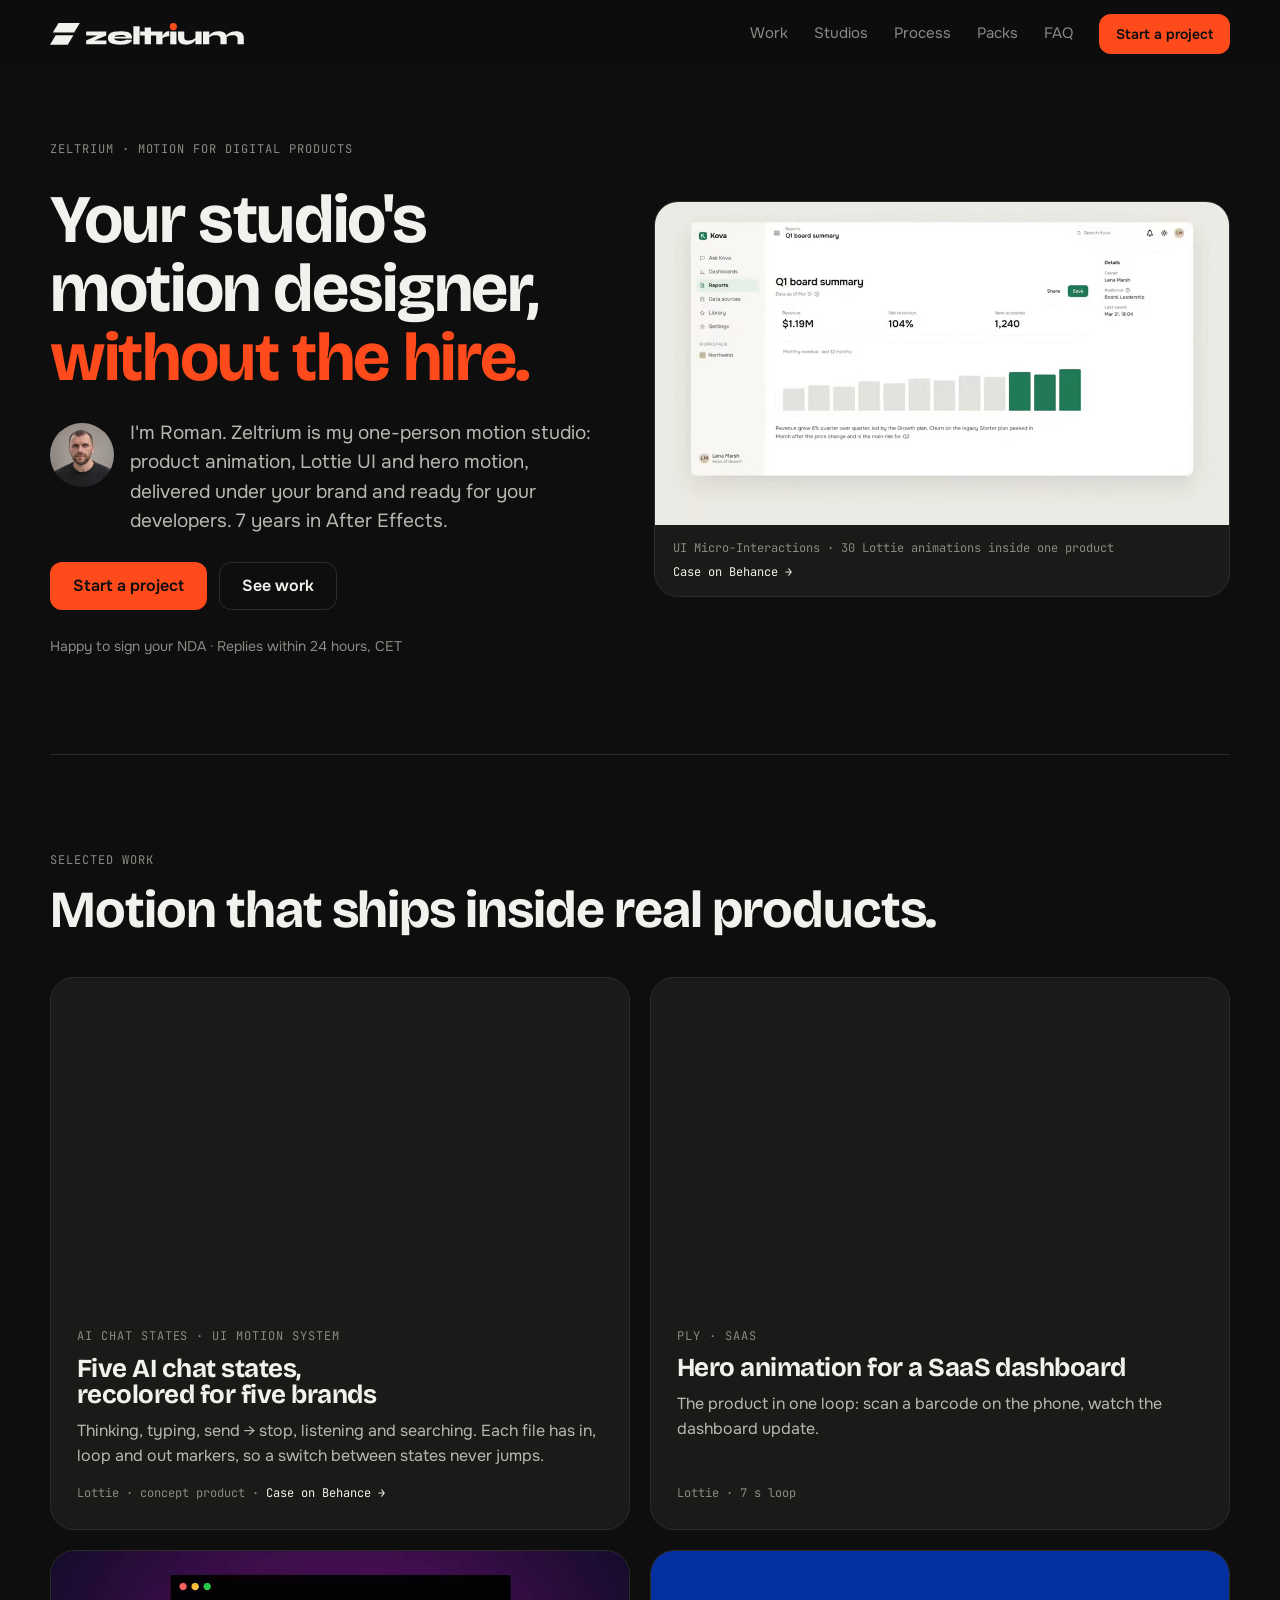
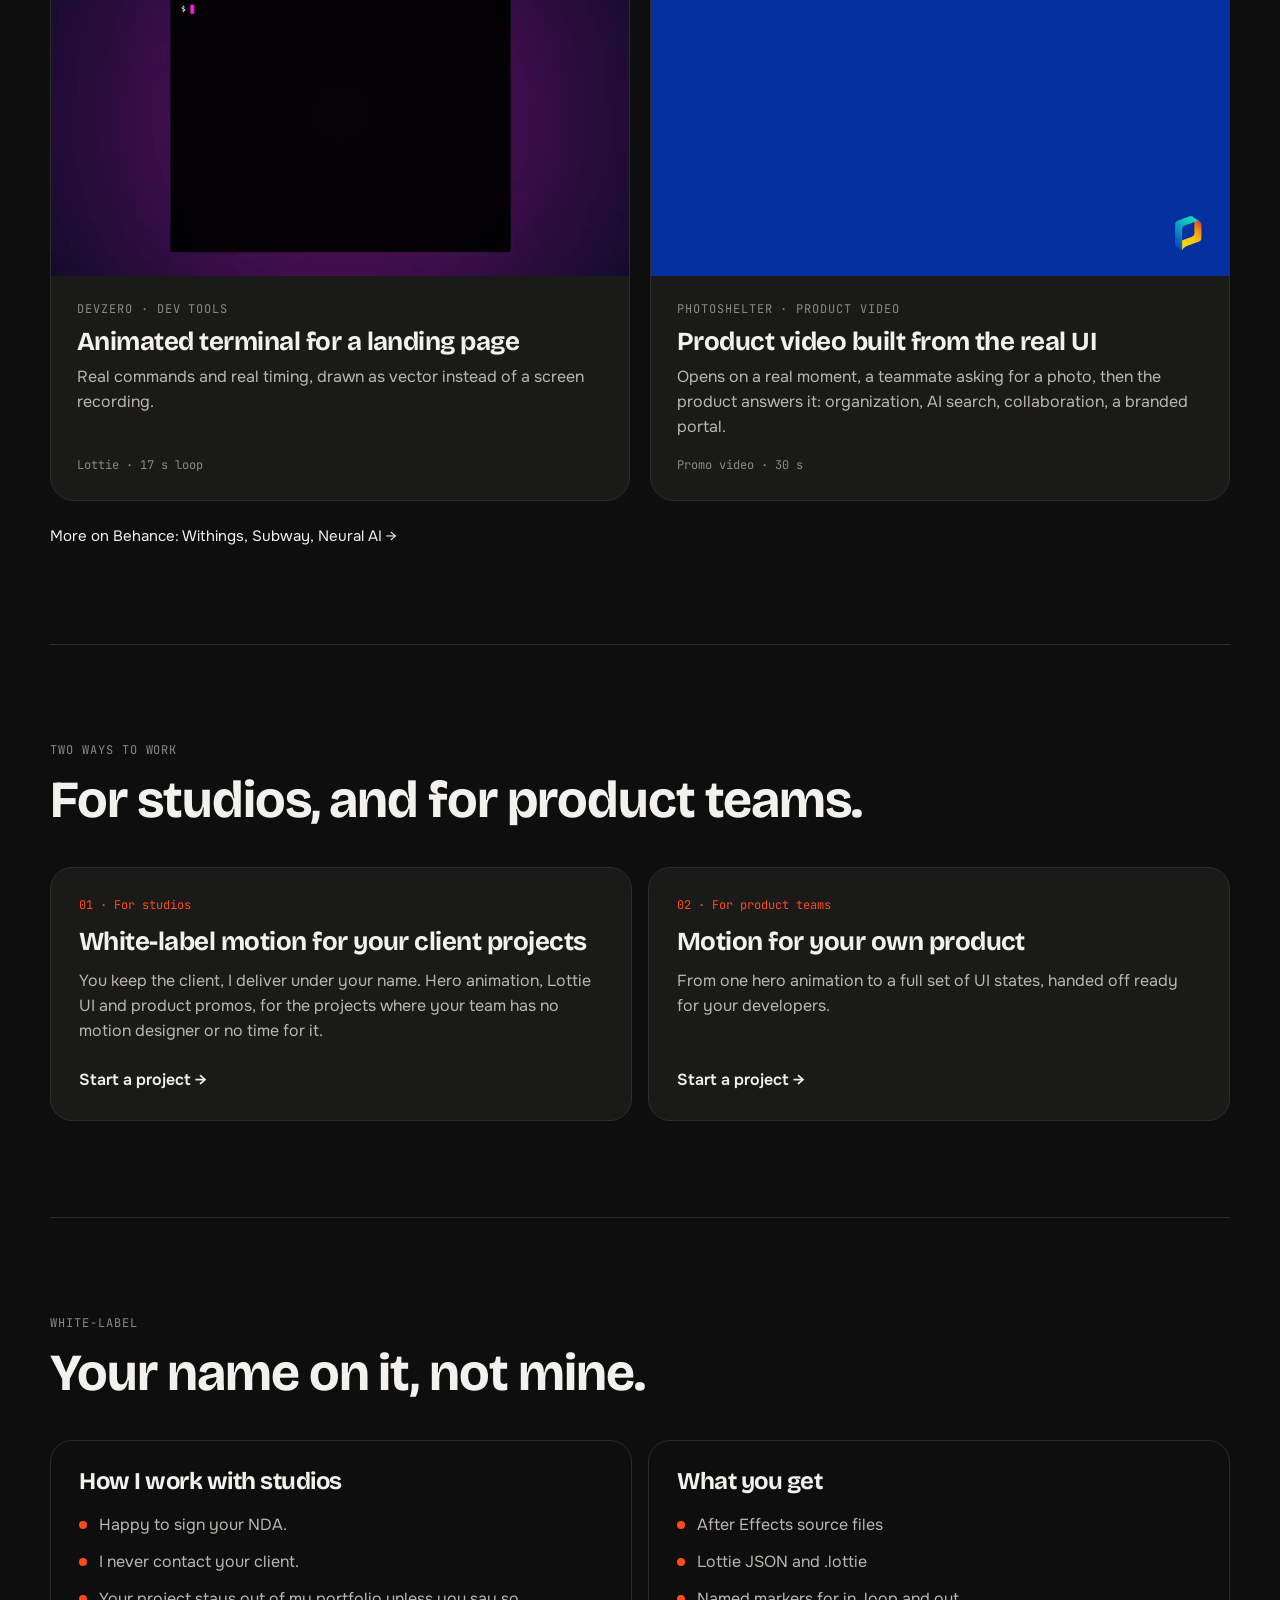
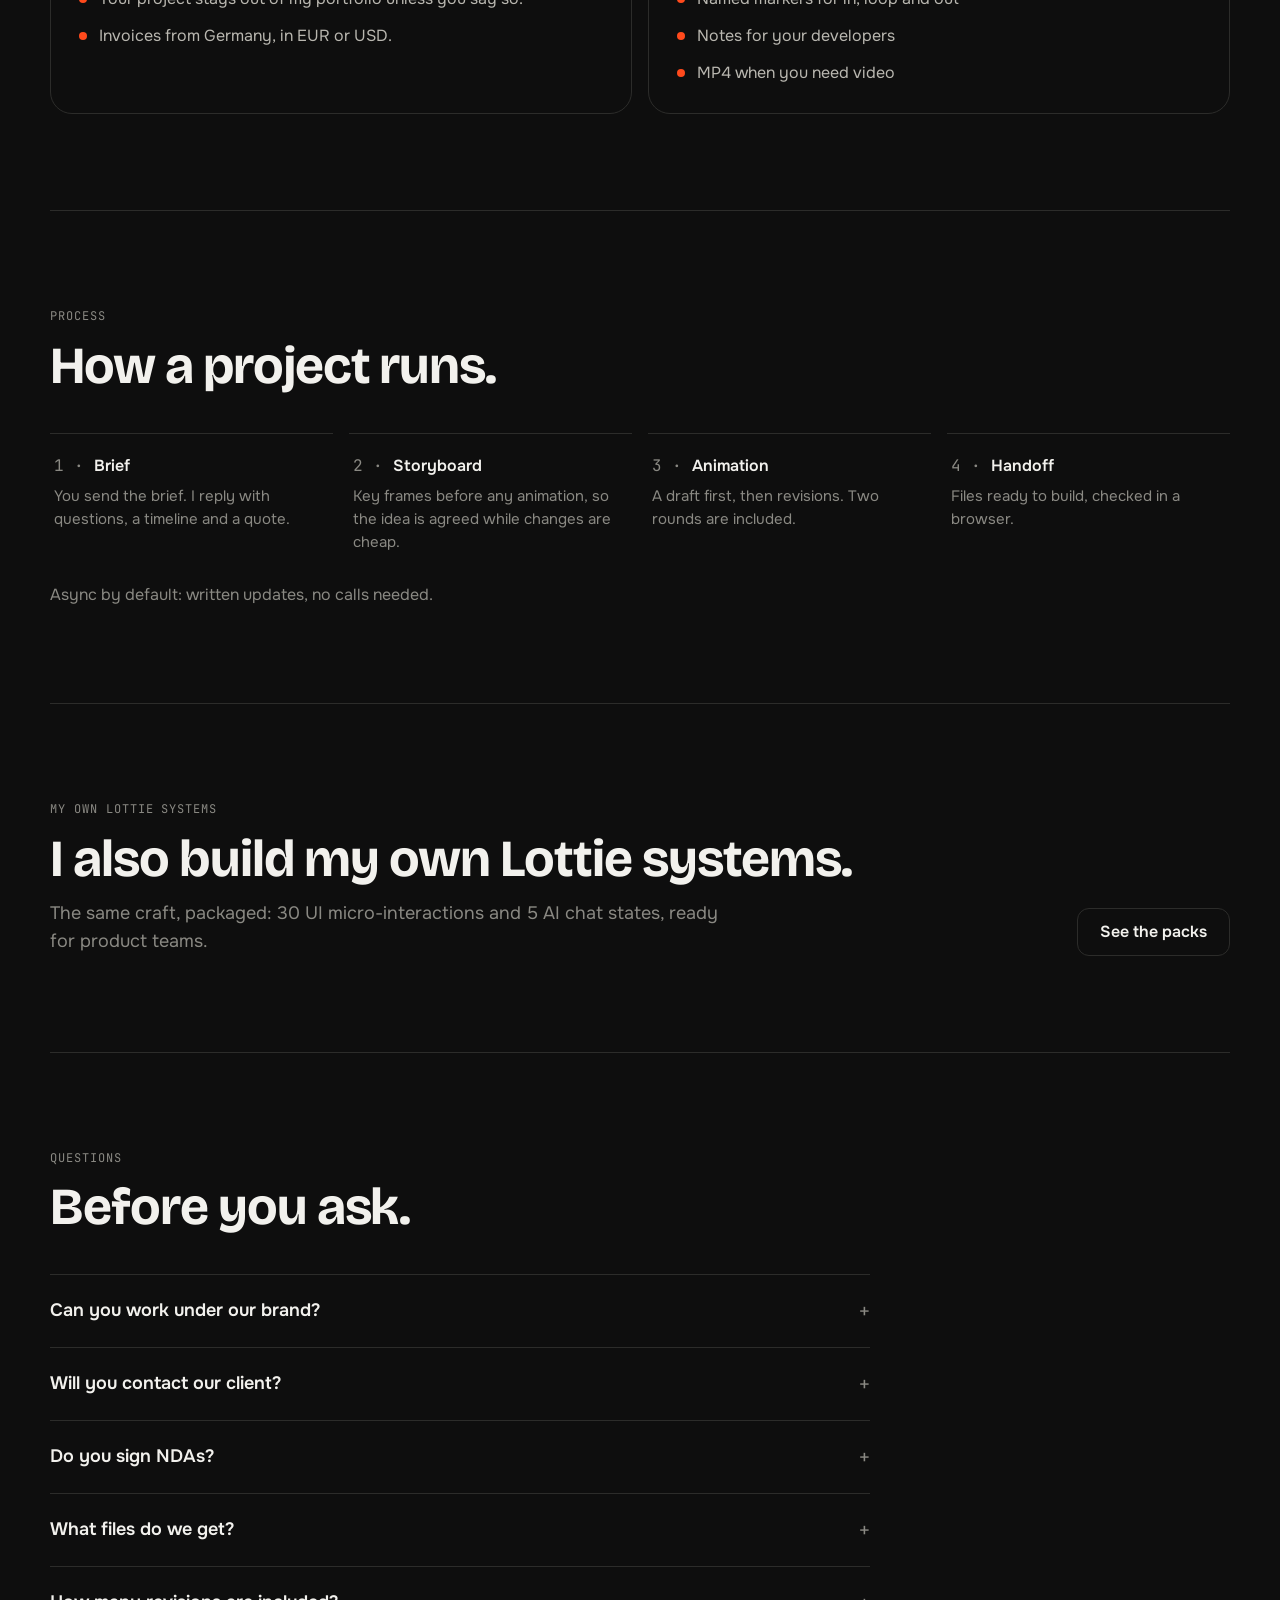
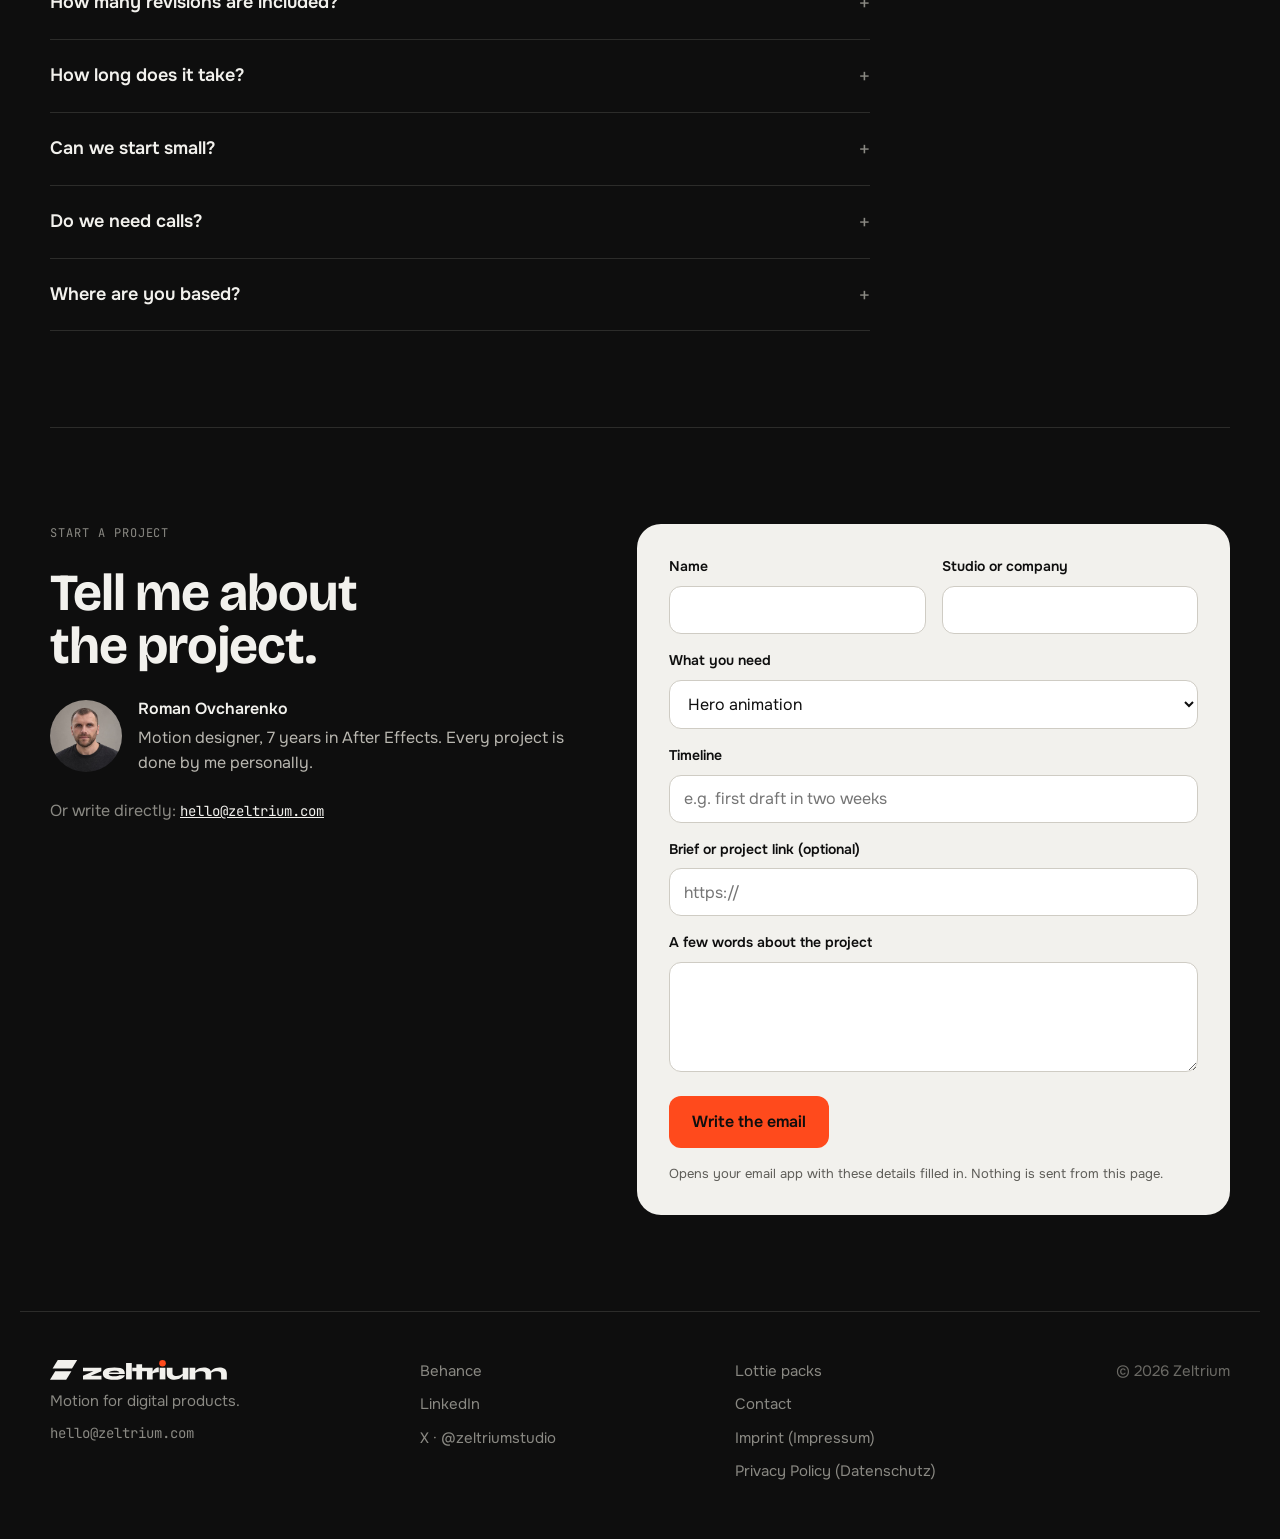
==== commit 758062ac: "Merge pull request #23 from Zeltrium/site-studio" ====
--- a/index.html
+++ b/index.html
@@ -3,8 +3,9 @@
 <head>
 <meta charset="UTF-8">
 <meta name="viewport" content="width=device-width, initial-scale=1.0">
-<title>Zeltrium — Make your product feel alive</title>
-<meta name="description" content="30 drop-in Lottie micro-interactions for React, Swift, Android, Flutter, Framer and Webflow. Get 5 free or all 30 for $29.">
+<script>/* old links to the pack sections now live on packs.html */(function(h){if(['#pack','#free','#ai','#product','#code','#recolor','#compare'].indexOf(h)>-1)location.replace('packs.html'+h)})(location.hash)</script>
+<title>Zeltrium — Motion for digital products</title>
+<meta name="description" content="White-label motion for studios and product teams: product animation, Lottie UI and hero motion, delivered under your brand and ready for your developers.">
 <meta name="theme-color" content="#0E0E0E">
 <link rel="canonical" href="https://zeltrium.com/">
 
@@ -14,16 +15,16 @@
 
 <meta property="og:type" content="website">
 <meta property="og:site_name" content="Zeltrium">
-<meta property="og:title" content="Make your product feel alive — Zeltrium">
-<meta property="og:description" content="30 drop-in Lottie micro-interactions for indie products. 5 free, all 30 for $29.">
+<meta property="og:title" content="Zeltrium — Your studio's motion designer, without the hire">
+<meta property="og:description" content="Product animation, Lottie UI and hero motion, delivered under your brand and ready for your developers.">
 <meta property="og:image" content="https://zeltrium.com/assets/icons/og-image.png?v=2">
 <meta property="og:image:width" content="1200">
 <meta property="og:image:height" content="630">
 <meta property="og:url" content="https://zeltrium.com/">
 <meta name="twitter:card" content="summary_large_image">
 <meta name="twitter:site" content="@zeltriumstudio">
-<meta name="twitter:title" content="Make your product feel alive — Zeltrium">
-<meta name="twitter:description" content="30 drop-in Lottie micro-interactions for indie products. 5 free, all 30 for $29.">
+<meta name="twitter:title" content="Zeltrium — Your studio's motion designer, without the hire">
+<meta name="twitter:description" content="Product animation, Lottie UI and hero motion, delivered under your brand and ready for your developers.">
 <meta name="twitter:image" content="https://zeltrium.com/assets/icons/og-image.png?v=2">
 
 <link rel="preload" href="assets/fonts/bricolage-700.woff" as="font" type="font/woff" crossorigin>
@@ -37,244 +38,36 @@
   <div class="wrap">
     <a class="logo" href="#top" aria-label="Zeltrium home"><img src="assets/brand/logo-full-inverse.svg" alt="Zeltrium" width="194" height="22"></a>
     <nav class="nav" aria-label="Main">
-      <a class="hide-m" href="#pack">Pack</a>
-      <a class="hide-m" href="#free">Free 5</a>
-      <a class="hide-m" href="#ai">AI states</a>
-      <a class="hide-m" href="#custom">Custom</a>
       <a class="hide-m" href="#work">Work</a>
+      <a class="hide-m" href="#studios">Studios</a>
+      <a class="hide-m" href="#process">Process</a>
+      <a class="hide-m" href="packs.html">Packs</a>
       <a class="hide-m" href="#faq">FAQ</a>
-      <a class="btn btn-primary" href="https://zeltrium.gumroad.com/l/lottie-ui-micro-interactions" target="_blank" rel="noopener" data-goatcounter-click="gumroad-nav">Get all 30 — $29</a>
+      <a class="btn btn-primary" href="#contact" data-goatcounter-click="start-nav">Start a project</a>
     </nav>
   </div>
 </header>
 
 <main class="wrap" id="main">
-  <div class="hero" id="top">
+  <div class="hero hero-studio" id="top">
     <div class="hero-copy">
-      <a class="pill" href="#ai"><b>New</b> 5 free AI states <span aria-hidden="true">→</span></a>
-      <h1>Make your product feel <em>alive.</em></h1>
-      <p class="lead">30 drop-in Lottie micro-interactions for React, Swift, Android, Flutter, Framer and Webflow. Copy three lines, ship today.</p>
+      <span class="eyebrow">Zeltrium · Motion for digital products</span>
+      <h1>Your studio's motion designer, <em>without the hire.</em></h1>
+      <div class="who">
+        <img src="assets/work/roman.jpg" width="64" height="64" alt="Roman Ovcharenko">
+        <p class="lead">I'm Roman. Zeltrium is my one-person motion studio: product animation, Lottie UI and hero motion, delivered under your brand and ready for your developers. 7 years in After Effects.</p>
+      </div>
       <div class="cta">
-        <a class="btn btn-primary" href="#free">Get 5 free</a>
-        <a class="btn btn-ghost" href="#product">Get all 30 — $29</a>
-      </div>
-      <p class="trust">Made by a motion designer for indie makers. Light and dark sets, commercial license, files from 1 KB.</p>
-      <p class="trust">Need motion drawn for your own product? <a href="#custom">See custom work</a>.</p>
-    </div>
-    <div class="hero-grid" id="hero-grid" aria-label="Animation previews"></div>
+        <a class="btn btn-primary" href="#contact" data-goatcounter-click="start-hero">Start a project</a>
+        <a class="btn btn-ghost" href="#work">See work</a>
+      </div>
+      <p class="trust">Happy to sign your NDA · Replies within 24 hours, CET</p>
+    </div>
+    <figure class="hero-media">
+      <div class="work-media"><video muted loop playsinline preload="none" poster="assets/work/ui30.jpg" data-src="assets/work/ui30.mp4" aria-label="UI Micro-Interactions: 30 Lottie animations playing inside one product, in light and dark themes"></video></div>
+      <figcaption><span>UI Micro-Interactions · 30 Lottie animations inside one product</span><a href="https://www.behance.net/gallery/257806969/UI-Micro-Interactions" target="_blank" rel="noopener" data-goatcounter-click="behance-ui30">Case on Behance →</a></figcaption>
+    </figure>
   </div>
-
-  <section id="compare" aria-labelledby="compare-h">
-    <div class="sec-head">
-      <span class="eyebrow">Before / after</span>
-      <h2 id="compare-h">Same screen. One feels finished.</h2>
-      <p class="lead">Tap the controls on the right. That is the whole difference between a side project and a product people trust.</p>
-    </div>
-    <div class="ba">
-      <div class="panel">
-        <div class="tag"><span>Static icons</span><span>0 KB of motion</span></div>
-        <div class="row"><div><div class="t">Push notifications</div><div class="s">New replies and mentions</div></div><span class="ctl wide"><span class="anim" data-static="toggle"></span></span></div>
-        <div class="row"><div><div class="t">Save to favorites</div><div class="s">Launch checklist.md</div></div><span class="ctl"><span class="anim" data-static="like"></span></span></div>
-        <div class="row"><div><div class="t">Message</div><div class="s">Ready to send</div></div><span class="send-btn static">Send <span class="anim" data-static="send"></span></span></div>
-      </div>
-      <div class="panel live">
-        <div class="tag"><span>With Zeltrium</span><span>+ 10.7 KB</span></div>
-        <div class="row"><div><div class="t">Push notifications</div><div class="s">New replies and mentions</div></div><button class="ctl wide" type="button" aria-label="Toggle notifications" data-live="toggle"><span class="anim"></span></button></div>
-        <div class="row"><div><div class="t">Save to favorites</div><div class="s">Launch checklist.md</div></div><button class="ctl" type="button" aria-label="Like" data-live="like"><span class="anim"></span></button></div>
-        <div class="row"><div><div class="t">Message</div><div class="s">Ready to send</div></div><button class="send-btn" type="button" data-live="send">Send <span class="anim"></span></button></div>
-      </div>
-    </div>
-  </section>
-
-  <section id="pack" aria-labelledby="pack-h">
-    <div class="sec-head">
-      <span class="eyebrow">The pack</span>
-      <h2 id="pack-h">30 moments every interface needs.</h2>
-      <p class="lead">Feedback, transfer, actions, controls, navigation and reactions. Click any tile to play it. Toggles switch both ways, like in a real UI. Drawn on the Lucide grid, so they sit next to the icons you already use.</p>
-    </div>
-    <div class="chips" id="cat-filter" role="group" aria-label="Filter by category"></div>
-    <div class="pack-grid" id="pack-grid"></div>
-    <div class="pack-meta"><span><b>30</b> animations</span><span><b>156 KB</b> in total</span><span><b>1–14 KB</b> per file</span><span><b>30 fps</b></span><span><b>JSON + .lottie</b></span><span><b>Light &amp; dark</b> ready</span></div>
-  </section>
-
-  <section id="code" aria-labelledby="code-h">
-    <div class="sec-head">
-      <span class="eyebrow">Drop in</span>
-      <h2 id="code-h">Three lines and it moves.</h2>
-      <p class="lead">Standard Lottie files. If your stack can play Lottie, it can play the pack.</p>
-    </div>
-    <div class="code-wrap">
-      <div class="code-card">
-        <div class="tabs" role="tablist" aria-label="Platform" id="tabs"></div>
-        <div class="code-body">
-          <button class="copy" type="button" id="copy-btn"><span class="anim" id="copy-anim"></span><span id="copy-label">Copy</span></button>
-          <pre id="code-pre" tabindex="0"></pre>
-        </div>
-      </div>
-      <div class="facts">
-        <div class="fact"><span>Formats</span><b>.json · .lottie</b></div>
-        <div class="fact"><span>File size</span><b>1–14 KB</b></div>
-        <div class="fact"><span>Frame rate</span><b>30 fps</b></div>
-        <div class="fact"><span>Duration</span><b>0.27–0.87 s</b></div>
-        <div class="fact"><span>Canvas</span><b>400 × 400</b></div>
-        <div class="fact"><span>Stroke</span><b>2 px at 24 px</b></div>
-        <div class="fact"><span>Color sets</span><b>Light &amp; dark</b></div>
-        <div class="fact"><span>After Effects needed</span><b>No</b></div>
-      </div>
-    </div>
-  </section>
-
-  <section id="recolor" aria-labelledby="recolor-h">
-    <div class="recolor">
-      <div>
-        <div class="sec-head" style="margin-bottom:0">
-          <span class="eyebrow">Your colors</span>
-          <h2 id="recolor-h">Matches your brand, not ours.</h2>
-          <p class="lead">Every color has one of four roles: line, accent, progress track, off control. A recolor is one value per role. Pick one and watch.</p>
-        </div>
-        <div class="swatches" id="swatches"></div>
-      </div>
-      <div class="rc-grid" id="rc-grid"></div>
-    </div>
-  </section>
-
-  <section id="free" aria-labelledby="free-h">
-    <div class="free">
-      <div>
-        <div class="sec-head" style="margin-bottom:0">
-          <span class="eyebrow">Free sampler</span>
-          <h2 id="free-h">Try 5 before you buy 30.</h2>
-          <p class="lead">Success, error, copy, checkbox and refresh. The moments you will use this week.</p>
-        </div>
-        <div class="free-row" id="free-row"></div>
-      </div>
-      <div class="form-card">
-        <form id="free-form" action="https://assets.mailerlite.com/jsonp/2681403/forms/200318522151143170/subscribe" method="post" novalidate>
-          <div class="form-stack">
-            <h3>Get the free 5</h3>
-            <label for="free-email">Email</label>
-            <div class="field">
-              <input id="free-email" name="fields[email]" type="email" autocomplete="email" placeholder="you@yourproduct.com" aria-describedby="free-email-err" required>
-              <button class="btn btn-primary" type="submit" id="free-submit">Send me the pack</button>
-            </div>
-            <div class="hp" aria-hidden="true"><label for="website">Leave this empty</label><input id="website" name="website" type="text" tabindex="-1" autocomplete="off"></div>
-            <input type="hidden" name="ml-submit" value="1">
-            <input type="hidden" name="anticsrf" value="true">
-            <p class="err" id="free-email-err" role="alert" hidden>Enter an email like you@domain.com.</p>
-            <p class="fine">You get the download right here. We also send you one email to confirm your address. Confirm it to get the pack by email and the occasional note about new packs. Unsubscribe anytime. <a href="privacy.html#newsletter">Privacy policy</a></p>
-          </div>
-        </form>
-        <div class="sent" id="free-sent" hidden>
-          <span class="anim" id="free-sent-anim"></span>
-          <h3>Your pack is ready.</h3>
-          <a class="btn btn-primary" href="downloads/zeltrium-free-5.zip" download data-goatcounter-click="download-free-5">Download the free 5 (.zip, 23 KB)</a>
-          <p>One more thing: we sent a confirmation email to <b id="free-sent-to"></b>. Click the button in it to get new packs first. Nothing there? Look in Spam or Promotions.</p>
-          <button class="btn btn-ghost" type="button" id="free-reset">Use another email</button>
-        </div>
-      </div>
-    </div>
-  </section>
-
-  <section id="product" aria-labelledby="product-h">
-    <div class="sec-head">
-      <span class="eyebrow">Full pack</span>
-      <h2 id="product-h">All 30. One price. Yours to ship.</h2>
-    </div>
-    <div class="product">
-      <div class="prod-visual" id="prod-visual" aria-hidden="true"></div>
-      <div class="prod-card">
-        <h3 style="font-size:28px">30 Animated UI Micro-Interactions</h3>
-        <div class="price"><b>$29</b><span>one-time · less than one custom animation</span></div>
-        <ul class="incl">
-          <li>30 Lottie animations, .json and .lottie, light and dark sets</li>
-          <li>Four color roles, recolor to your brand in a minute</li>
-          <li>On/off states for toggles, likes, theme, menus; markers for download, upload, copy and send</li>
-          <li>Snippets for React, Swift, Android, Flutter, Framer, Webflow</li>
-          <li>Commercial license for unlimited projects, client work included · <a href="license.html">terms</a></li>
-          <li>14-day refund, no questions asked</li>
-        </ul>
-        <a class="btn btn-primary" href="https://zeltrium.gumroad.com/l/lottie-ui-micro-interactions" target="_blank" rel="noopener" data-goatcounter-click="gumroad-buy">Buy on Gumroad — $29</a>
-        <p class="trust">Checkout and payment run on Gumroad. Instant download.</p>
-      </div>
-    </div>
-  </section>
-
-  <section id="ai" aria-labelledby="ai-h">
-    <div class="sec-head">
-      <span class="eyebrow">New · free</span>
-      <h2 id="ai-h">5 AI states, free.</h2>
-      <p class="lead">Thinking, typing, send → stop, listening and searching. The moments every AI product has, drawn on the same grid as the pack.</p>
-    </div>
-    <div class="ai">
-      <div class="chat" id="chat" aria-label="Demo chat with the five AI states">
-        <div class="chat-top"><span class="eyebrow">Demo chat</span><span class="eyebrow chat-hint">tap send or the mic</span></div>
-        <div class="chat-log" id="chat-log" aria-live="off"></div>
-        <div class="composer">
-          <div class="composer-text" id="composer-text"><span class="ph">Ask anything</span></div>
-          <button class="ai-btn" type="button" id="mic-btn" aria-label="Voice input">
-            <svg class="mic-static" viewBox="0 0 24 24" aria-hidden="true"><path d="M12 3a3 3 0 0 0-3 3v5a3 3 0 0 0 6 0V6a3 3 0 0 0-3-3Z"/><path d="M19 10v1a7 7 0 0 1-14 0v-1M12 18v3"/></svg>
-            <span class="anim" id="mic-anim"></span>
-          </button>
-          <button class="ai-btn send" type="button" id="send-btn" aria-label="Send"><span class="anim" id="send-anim"></span></button>
-        </div>
-      </div>
-      <div class="form-card">
-        <form id="ai-form" action="https://assets.mailerlite.com/jsonp/2681403/forms/202105914383140548/subscribe" method="post" novalidate>
-          <div class="form-stack">
-            <h3>Get the 5 AI states</h3>
-            <p class="form-sub">Light and dark sets, .json and .lottie, markers for in, loop and out. Same license as the pack.</p>
-            <label for="ai-email">Email</label>
-            <div class="field">
-              <input id="ai-email" name="fields[email]" type="email" autocomplete="email" placeholder="you@yourproduct.com" aria-describedby="ai-email-err" required>
-              <button class="btn btn-primary" type="submit" id="ai-submit">Send me the states</button>
-            </div>
-            <div class="hp" aria-hidden="true"><label for="ai-website">Leave this empty</label><input id="ai-website" name="website" type="text" tabindex="-1" autocomplete="off"></div>
-            <p class="err" id="ai-email-err" role="alert" hidden>Enter an email like you@domain.com.</p>
-            <p class="fine">You get the download right here. We also send you one email to confirm your address. Confirm it to get the files by email and the occasional note about new packs. Unsubscribe anytime. <a href="privacy.html#newsletter">Privacy policy</a></p>
-          </div>
-        </form>
-        <div class="sent" id="ai-sent" hidden>
-          <span class="anim" id="ai-sent-anim"></span>
-          <h3>Your AI states are ready.</h3>
-          <a class="btn btn-primary" href="downloads/zeltrium-ai-states-free.zip" download data-goatcounter-click="download-ai-states">Download the 5 AI states (.zip, 147 KB)</a>
-          <p>One more thing: we sent a confirmation email to <b id="ai-sent-to"></b>. Click the button in it to get new packs first. Nothing there? Look in Spam or Promotions.</p>
-          <button class="btn btn-ghost" type="button" id="ai-reset">Use another email</button>
-        </div>
-      </div>
-    </div>
-    <div class="ai-row" id="ai-row"></div>
-  </section>
-
-  <section id="custom" aria-labelledby="custom-h">
-    <div class="sec-head">
-      <span class="eyebrow">Custom work</span>
-      <h2 id="custom-h">Need motion made for your product?</h2>
-      <p class="lead">The pack is a start. When you need animations drawn for your own UI, brand and stack, the same motion designer makes them to order.</p>
-    </div>
-    <div class="svc">
-      <article class="svc-card">
-        <span class="svc-n">01</span>
-        <h3>UI states in your style</h3>
-        <p>Loading, success, error, toggles, likes, empty states. Drawn on your icon grid and in your colors, delivered as Lottie for your stack.</p>
-        <p class="svc-price"><span>from</span> <b>$150</b> <span>· 3 animations</span></p>
-      </article>
-      <article class="svc-card">
-        <span class="svc-n">02</span>
-        <h3>Custom Lottie for your site or app</h3>
-        <p>A hero that shows what your product does, an animated section or an onboarding illustration. Sharp at any size, light on the page.</p>
-        <p class="svc-price"><span>from</span> <b>$200</b> <span>· one scene</span></p>
-      </article>
-    </div>
-    <ol class="steps">
-      <li><b>Brief</b><span>Tell me what you're building and which moments need motion. You get a quote and a timeline.</span></li>
-      <li><b>Style test</b><span>One animation or a style frame comes first, so look and timing are locked before the rest.</span></li>
-      <li><b>Delivery</b><span>Lottie JSON, dotLottie or MP4, checked in a browser. Two rounds of revisions included.</span></li>
-    </ol>
-    <div class="cta custom-cta">
-      <a class="btn btn-primary" href="mailto:hello@zeltrium.com?subject=Custom%20motion%20brief&amp;body=Hi%20Zeltrium%2C%0A%0AProduct%20%28link%29%3A%0AWhat%20should%20move%20%28UI%20states%2C%20a%20hero%20or%20section%2C%20an%20onboarding%20animation%29%3A%0AWhere%20it%20runs%20%28web%2C%20iOS%2C%20Android%2C%20Framer%2C%20Webflow%2C%20other%29%3A%0ATimeline%3A%0ABudget%3A%0AReferences%20you%20like%20%28optional%29%3A%0A%0AThanks%21" data-goatcounter-click="custom-brief">Write a brief</a>
-      <p class="trust">Opens your email app with a short template. Or write to <a href="mailto:hello@zeltrium.com">hello@zeltrium.com</a>.</p>
-    </div>
-  </section>
 
   <section id="work" aria-labelledby="work-h">
     <div class="sec-head">
@@ -282,6 +75,15 @@
       <h2 id="work-h">Motion that ships inside real products.</h2>
     </div>
     <div class="work">
+      <article class="work-card">
+        <div class="work-media"><video muted loop playsinline preload="none" poster="assets/work/ai-states.jpg" data-src="assets/work/ai-states.mp4" aria-label="AI Chat States: five Lottie states in a chat product, recolored for five brands"></video></div>
+        <div class="work-body">
+          <span class="eyebrow">AI Chat States · UI motion system</span>
+          <h3>Five AI chat states, recolored for five brands</h3>
+          <p>Thinking, typing, send → stop, listening and searching. Each file has in, loop and out markers, so a switch between states never jumps.</p>
+          <p class="work-meta">Lottie · concept product · <a href="https://www.behance.net/gallery/257795639/AI-Chat-States" target="_blank" rel="noopener" data-goatcounter-click="behance-ai">Case on Behance →</a></p>
+        </div>
+      </article>
       <article class="work-card">
         <div class="work-media"><video muted loop playsinline preload="none" poster="assets/work/ply.jpg" data-src="assets/work/ply.mp4" aria-label="Ply hero animation: a phone scans a barcode and the dashboard updates"></video></div>
         <div class="work-body">
@@ -309,45 +111,132 @@
           <p class="work-meta">Promo video · 30 s</p>
         </div>
       </article>
-      <article class="work-card work-quote">
-        <div class="work-body">
-          <span class="eyebrow">Textfold · Mac app · Advice → shipped</span>
-          <h3>A demo that respects Reduce Motion</h3>
-          <p>With Reduce Motion on, the demo showed only its last frame. Now it plays once, holds on the key moment and stops on the result.</p>
-          <blockquote>
-            <p>“The feedback made a real difference.”</p>
-            <footer>Jeyanth Kanagaraju, maker of <a href="https://textfold.app/?ref=zeltrium" target="_blank" rel="noopener">Textfold</a></footer>
-          </blockquote>
-        </div>
-      </article>
-    </div>
-  </section>
-
-  <section id="about" aria-labelledby="about-h">
-    <div class="about">
-      <img class="about-photo" src="assets/work/roman.jpg" width="240" height="240" alt="Roman Ovcharenko" loading="lazy">
-      <div class="about-copy">
-        <span class="eyebrow">Who's behind it</span>
-        <h2 id="about-h">Roman Ovcharenko.</h2>
-        <p class="lead">Motion designer for digital products, 7 years in, Top Rated on Upwork. I've animated launch videos, hero sections and the small moments inside apps for startups in the US and Europe. Based in Germany.</p>
-        <p class="about-how">How I work: motion answers something the user did. It confirms, shows progress or teaches a gesture. If you notice an animation, it's probably too slow.</p>
-        <div class="cta"><a class="btn btn-primary" href="mailto:hello@zeltrium.com?subject=Custom%20motion%20brief&amp;body=Hi%20Zeltrium%2C%0A%0AProduct%20%28link%29%3A%0AWhat%20should%20move%20%28UI%20states%2C%20a%20hero%20or%20section%2C%20an%20onboarding%20animation%29%3A%0AWhere%20it%20runs%20%28web%2C%20iOS%2C%20Android%2C%20Framer%2C%20Webflow%2C%20other%29%3A%0ATimeline%3A%0ABudget%3A%0AReferences%20you%20like%20%28optional%29%3A%0A%0AThanks%21" data-goatcounter-click="about-brief">Write a brief</a><a class="btn btn-ghost" href="https://www.upwork.com/freelancers/romanherenow" target="_blank" rel="noopener" data-goatcounter-click="about-upwork">Hire me on Upwork</a></div>
-      </div>
+    </div>
+    <p class="more"><a href="https://www.behance.net/romanherenow" target="_blank" rel="noopener" data-goatcounter-click="behance-profile">More on Behance: Withings, Subway, Neural AI →</a></p>
+  </section>
+
+  <section id="studios" aria-labelledby="studios-h">
+    <div class="sec-head">
+      <span class="eyebrow">Two ways to work</span>
+      <h2 id="studios-h">For studios, and for product teams.</h2>
+    </div>
+    <div class="svc">
+      <article class="svc-card">
+        <span class="svc-n">01 · For studios</span>
+        <h3>White-label motion for your client projects</h3>
+        <p>You keep the client, I deliver under your name. Hero animation, Lottie UI and product promos, for the projects where your team has no motion designer or no time for it.</p>
+        <a class="svc-link" href="#contact" data-goatcounter-click="start-studio">Start a project →</a>
+      </article>
+      <article class="svc-card">
+        <span class="svc-n">02 · For product teams</span>
+        <h3>Motion for your own product</h3>
+        <p>From one hero animation to a full set of UI states, handed off ready for your developers.</p>
+        <a class="svc-link" href="#contact" data-goatcounter-click="start-product">Start a project →</a>
+      </article>
+    </div>
+  </section>
+
+  <section id="white-label" aria-labelledby="wl-h">
+    <div class="sec-head">
+      <span class="eyebrow">White-label</span>
+      <h2 id="wl-h">Your name on it, not mine.</h2>
+    </div>
+    <div class="wl">
+      <div class="wl-col">
+        <h3>How I work with studios</h3>
+        <ul class="incl">
+          <li>Happy to sign your NDA.</li>
+          <li>I never contact your client.</li>
+          <li>Your project stays out of my portfolio unless you say so.</li>
+          <li>Invoices from Germany, in EUR or USD.</li>
+        </ul>
+      </div>
+      <div class="wl-col">
+        <h3>What you get</h3>
+        <ul class="incl">
+          <li>After Effects source files</li>
+          <li>Lottie JSON and .lottie</li>
+          <li>Named markers for in, loop and out</li>
+          <li>Notes for your developers</li>
+          <li>MP4 when you need video</li>
+        </ul>
+      </div>
+    </div>
+  </section>
+
+  <section id="process" aria-labelledby="process-h">
+    <div class="sec-head">
+      <span class="eyebrow">Process</span>
+      <h2 id="process-h">How a project runs.</h2>
+    </div>
+    <ol class="steps steps-4">
+      <li><b>Brief</b><span>You send the brief. I reply with questions, a timeline and a quote.</span></li>
+      <li><b>Storyboard</b><span>Key frames before any animation, so the idea is agreed while changes are cheap.</span></li>
+      <li><b>Animation</b><span>A draft first, then revisions. Two rounds are included.</span></li>
+      <li><b>Handoff</b><span>Files ready to build, checked in a browser.</span></li>
+    </ol>
+    <p class="note">Async by default: written updates, no calls needed.</p>
+  </section>
+
+  <section id="packs" aria-labelledby="packs-h">
+    <div class="packs-teaser">
+      <div class="sec-head" style="margin-bottom:0">
+        <span class="eyebrow">My own Lottie systems</span>
+        <h2 id="packs-h">I also build my own Lottie systems.</h2>
+        <p class="lead">The same craft, packaged: 30 UI micro-interactions and 5 AI chat states, ready for product teams.</p>
+      </div>
+      <a class="btn btn-ghost" href="packs.html" data-goatcounter-click="packs-teaser">See the packs</a>
     </div>
   </section>
 
   <section id="faq" aria-labelledby="faq-h">
     <div class="sec-head"><span class="eyebrow">Questions</span><h2 id="faq-h">Before you ask.</h2></div>
     <div class="faq">
-      <details><summary>What formats do I get?</summary><p>Every animation comes as a Lottie .json file and as .lottie, the compressed format, in two color sets: dark (light lines for dark UIs) and light (dark lines for light UIs). Same animation, pick what your player and your background prefer. Files are 1–14 KB, durations 0.27–0.87 s.</p></details>
-      <details><summary>Will they work on light and dark backgrounds?</summary><p>Yes. Both sets ship in the pack, and the accent stays the same in both. If your app switches themes, load the matching file.</p></details>
-      <details><summary>Will they match my icons?</summary><p>They are drawn on the Lucide grid with a 2 px stroke at 24 px, so they sit next to Lucide, Heroicons or Tabler without looking borrowed. Built for 16–48 px.</p></details>
-      <details><summary>Where do they work?</summary><p>Anywhere Lottie plays: the web (lottie-web, dotLottie), React and React Native, iOS, Android, Flutter, Framer and Webflow.</p></details>
-      <details><summary>Can I change the colors?</summary><p>Yes. Every color is flat and has one of four roles: line, accent, progress track and off control. Swap one value per role in a Lottie editor, in After Effects, or in code.</p></details>
-      <details><summary>Can I use them in client and commercial work?</summary><p>Yes. Use them in unlimited personal, commercial and client projects, no attribution needed. You can't resell or redistribute the files themselves. <a href="license.html">Read the license</a>.</p></details>
-      <details><summary>What if it's not for me?</summary><p>Email <a href="mailto:hello@zeltrium.com">hello@zeltrium.com</a> within 14 days of purchase and you get a full refund. No questions asked.</p></details>
-      <details><summary>Are more packs coming?</summary><p>Yes. The <a href="#ai">5 AI states</a> are out and free. UI States is next: loading, success, error, empty and offline screens. Get either free pack and you'll hear about new ones first.</p></details>
-      <details><summary>Do you take custom work?</summary><p>Yes. UI states drawn in your style, or a custom Lottie for your site or app. Every project starts with a style test, so you see the look before the rest. <a href="#custom">See custom work</a> or email <a href="mailto:hello@zeltrium.com">hello@zeltrium.com</a>.</p></details>
+      <details><summary>Can you work under our brand?</summary><p>Yes, that's the default. Your client sees your studio, not me.</p></details>
+      <details><summary>Will you contact our client?</summary><p>Never, unless you ask me to.</p></details>
+      <details><summary>Do you sign NDAs?</summary><p>Yes, happy to sign yours.</p></details>
+      <details><summary>What files do we get?</summary><p>After Effects source files, Lottie JSON and .lottie with named markers, notes for your developers, and MP4 when you need video.</p></details>
+      <details><summary>How many revisions are included?</summary><p>Two rounds. The storyboard is approved before animation starts, so big changes happen early, when they're cheap.</p></details>
+      <details><summary>How long does it take?</summary><p>It depends on scope. You get a timeline with the quote.</p></details>
+      <details><summary>Can we start small?</summary><p>Yes. A single animation is a good first project.</p></details>
+      <details><summary>Do we need calls?</summary><p>No. I work async with written updates, so nothing waits for a free slot in anyone's calendar.</p></details>
+      <details><summary>Where are you based?</summary><p>Germany, CET. I reply within 24 hours. Invoices in EUR or USD.</p></details>
+    </div>
+  </section>
+
+  <section id="contact" aria-labelledby="contact-h">
+    <div class="contact">
+      <div class="contact-copy">
+        <span class="eyebrow">Start a project</span>
+        <h2 id="contact-h">Tell me about the project.</h2>
+        <div class="sign">
+          <img src="assets/work/roman.jpg" width="72" height="72" alt="" loading="lazy">
+          <div><b>Roman Ovcharenko</b><span>Motion designer, 7 years in After Effects. Every project is done by me personally.</span></div>
+        </div>
+        <p class="dim">Or write directly: <a class="mail" href="mailto:hello@zeltrium.com" data-goatcounter-click="mail-contact">hello@zeltrium.com</a></p>
+      </div>
+      <form class="form-card brief" id="brief" novalidate>
+        <div class="form-stack">
+          <div class="two">
+            <div><label for="b-name">Name</label><input id="b-name" type="text" autocomplete="name"></div>
+            <div><label for="b-company">Studio or company</label><input id="b-company" type="text" autocomplete="organization"></div>
+          </div>
+          <div>
+            <label for="b-need">What you need</label>
+            <select id="b-need">
+              <option>Hero animation</option>
+              <option>Lottie UI</option>
+              <option>Product promo</option>
+              <option>Something else</option>
+            </select>
+          </div>
+          <div><label for="b-time">Timeline</label><input id="b-time" type="text" placeholder="e.g. first draft in two weeks"></div>
+          <div><label for="b-link">Brief or project link (optional)</label><input id="b-link" type="url" placeholder="https://"></div>
+          <div><label for="b-msg">A few words about the project</label><textarea id="b-msg" rows="4"></textarea></div>
+          <button class="btn btn-primary" type="submit" data-goatcounter-click="brief-send">Write the email</button>
+          <p class="fine">Opens your email app with these details filled in. Nothing is sent from this page.</p>
+        </div>
+      </form>
     </div>
   </section>
 </main>
@@ -357,14 +246,16 @@
     <div class="foot">
       <div class="foot-col">
         <a class="logo" href="#top" aria-label="Zeltrium home"><img src="assets/brand/logo-full-inverse.svg" alt="Zeltrium" width="176" height="20"></a>
-        <span class="dim">Motion for indie products.</span>
-      </div>
-      <div class="foot-col">
+        <span class="dim">Motion for digital products.</span>
+        <a class="mail" href="mailto:hello@zeltrium.com">hello@zeltrium.com</a>
+      </div>
+      <div class="foot-col">
+        <a href="https://www.behance.net/romanherenow" target="_blank" rel="noopener">Behance</a>
+        <a href="https://www.linkedin.com/in/romanherenow/" target="_blank" rel="noopener">LinkedIn</a>
         <a href="https://x.com/zeltriumstudio" target="_blank" rel="noopener">X · @zeltriumstudio</a>
-        <a href="https://zeltrium.gumroad.com/l/lottie-ui-micro-interactions" target="_blank" rel="noopener">Gumroad</a>
-        <a href="license.html">License</a>
-      </div>
-      <div class="foot-col">
+      </div>
+      <div class="foot-col">
+        <a href="packs.html">Lottie packs</a>
         <a href="contact.html">Contact</a>
         <a href="imprint.html">Imprint (Impressum)</a>
         <a href="privacy.html">Privacy Policy (Datenschutz)</a>
@@ -376,8 +267,7 @@
   </div>
 </footer>
 
-<script src="assets/js/lottie_light.min.js"></script>
-<script src="script.js"></script>
+<script src="main.js"></script>
 <script>window.goatcounter=window.goatcounter||{};goatcounter.path=function(p){return p.replace(/\?.*$/,"")}</script>
 <script data-goatcounter="https://zeltrium.goatcounter.com/count" async src="assets/js/goatcounter-count.js"></script>
 </body>
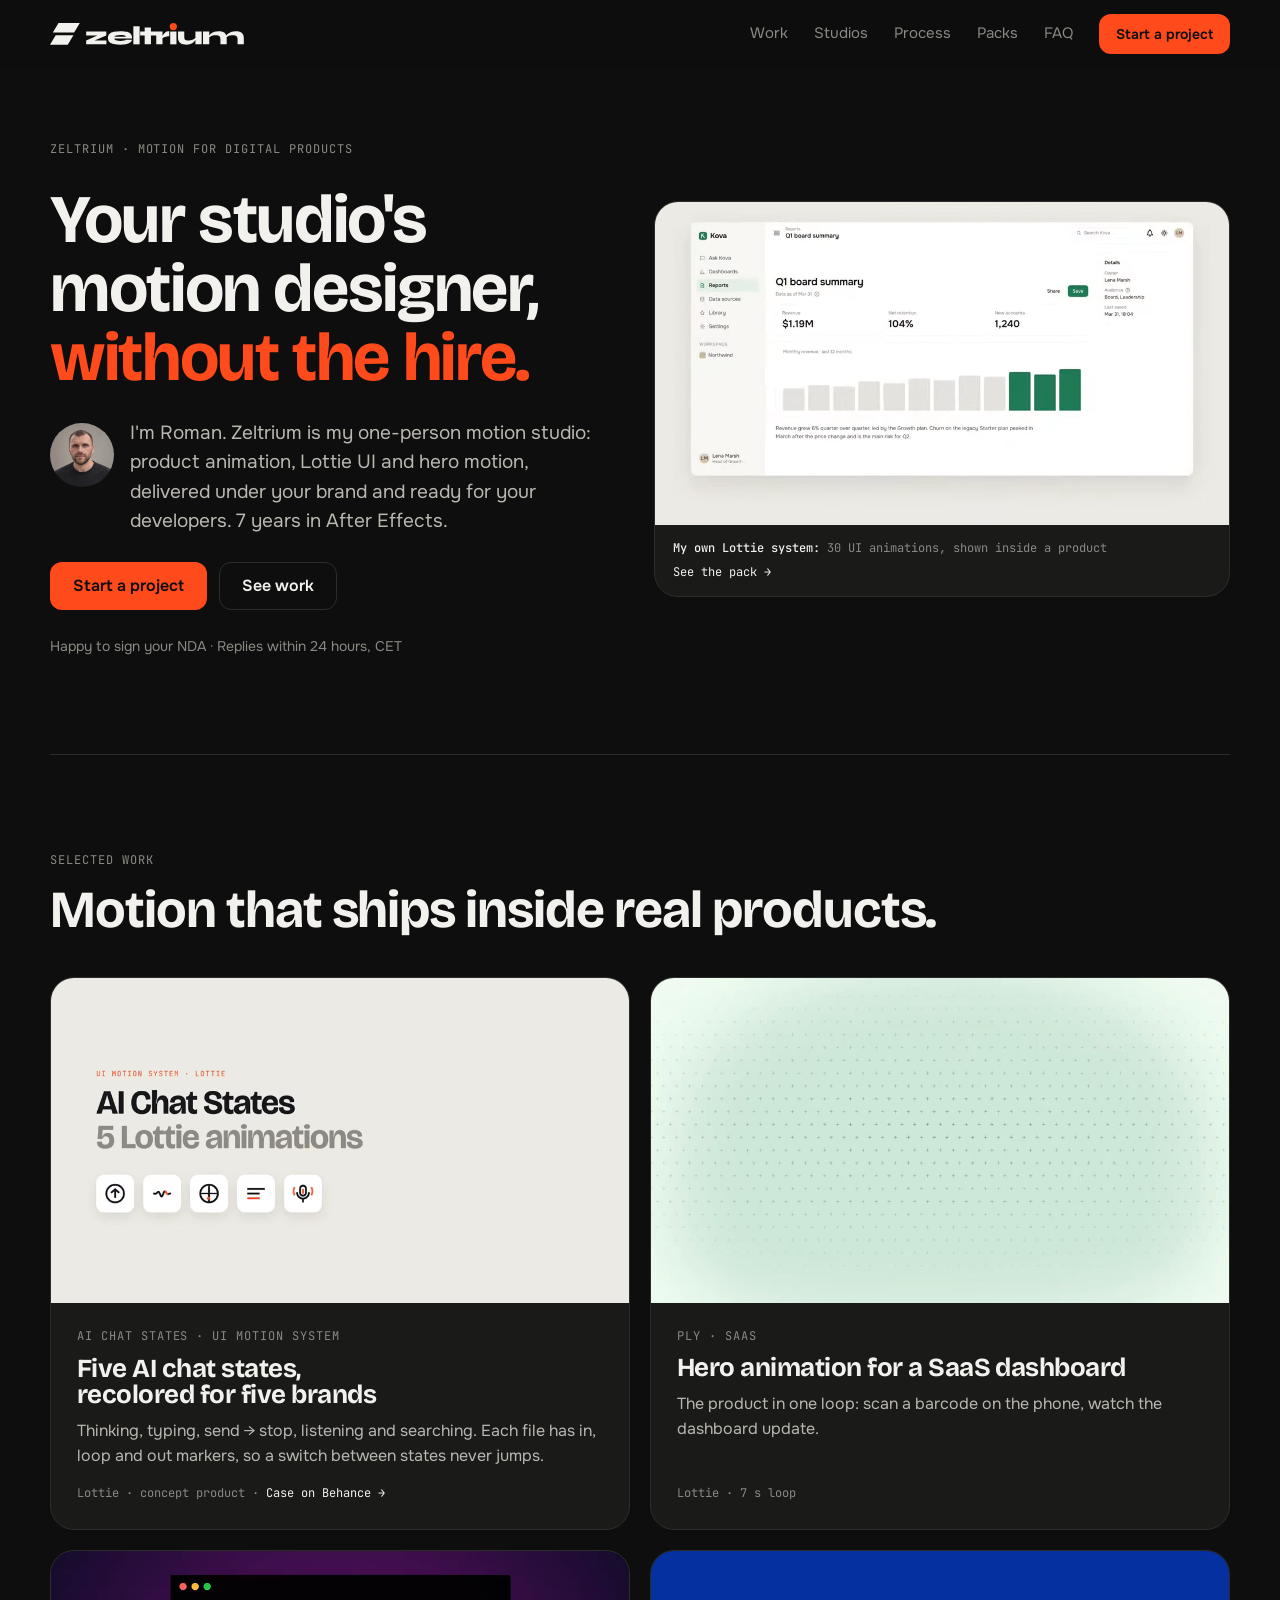
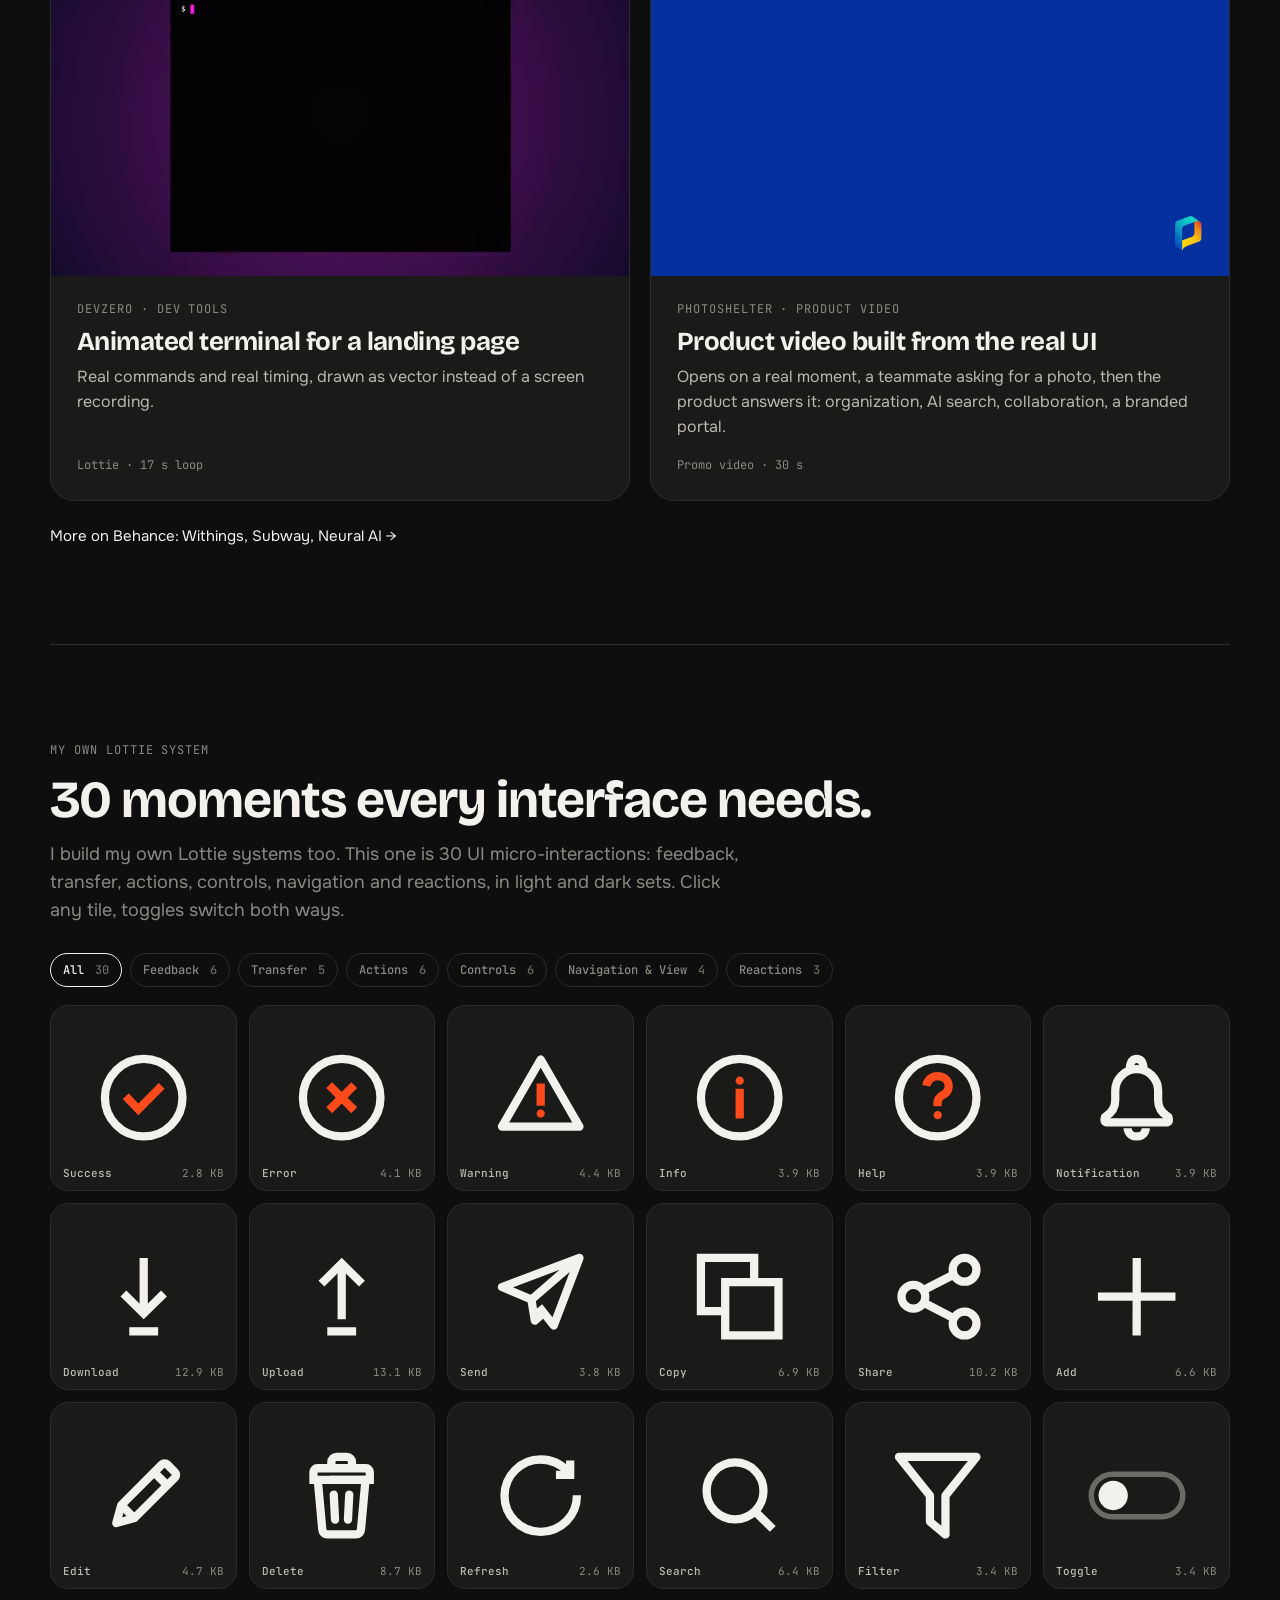
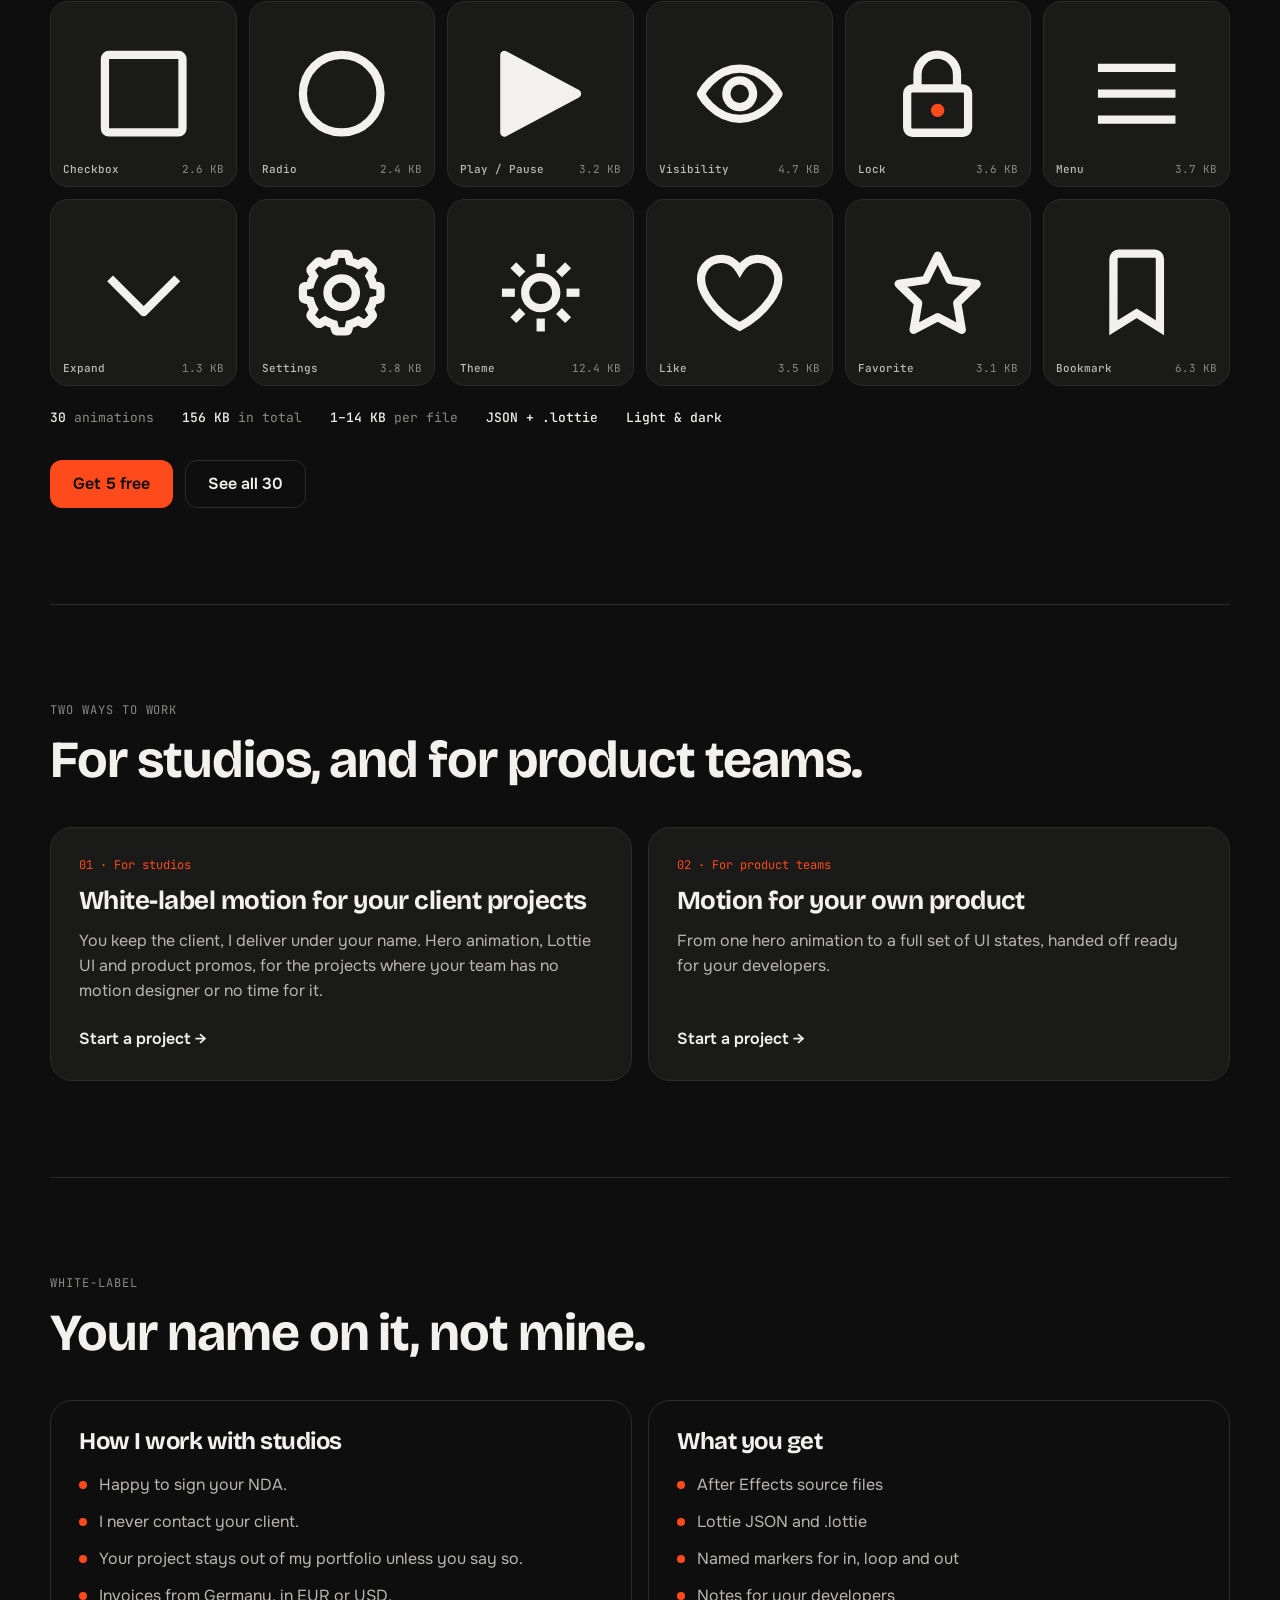
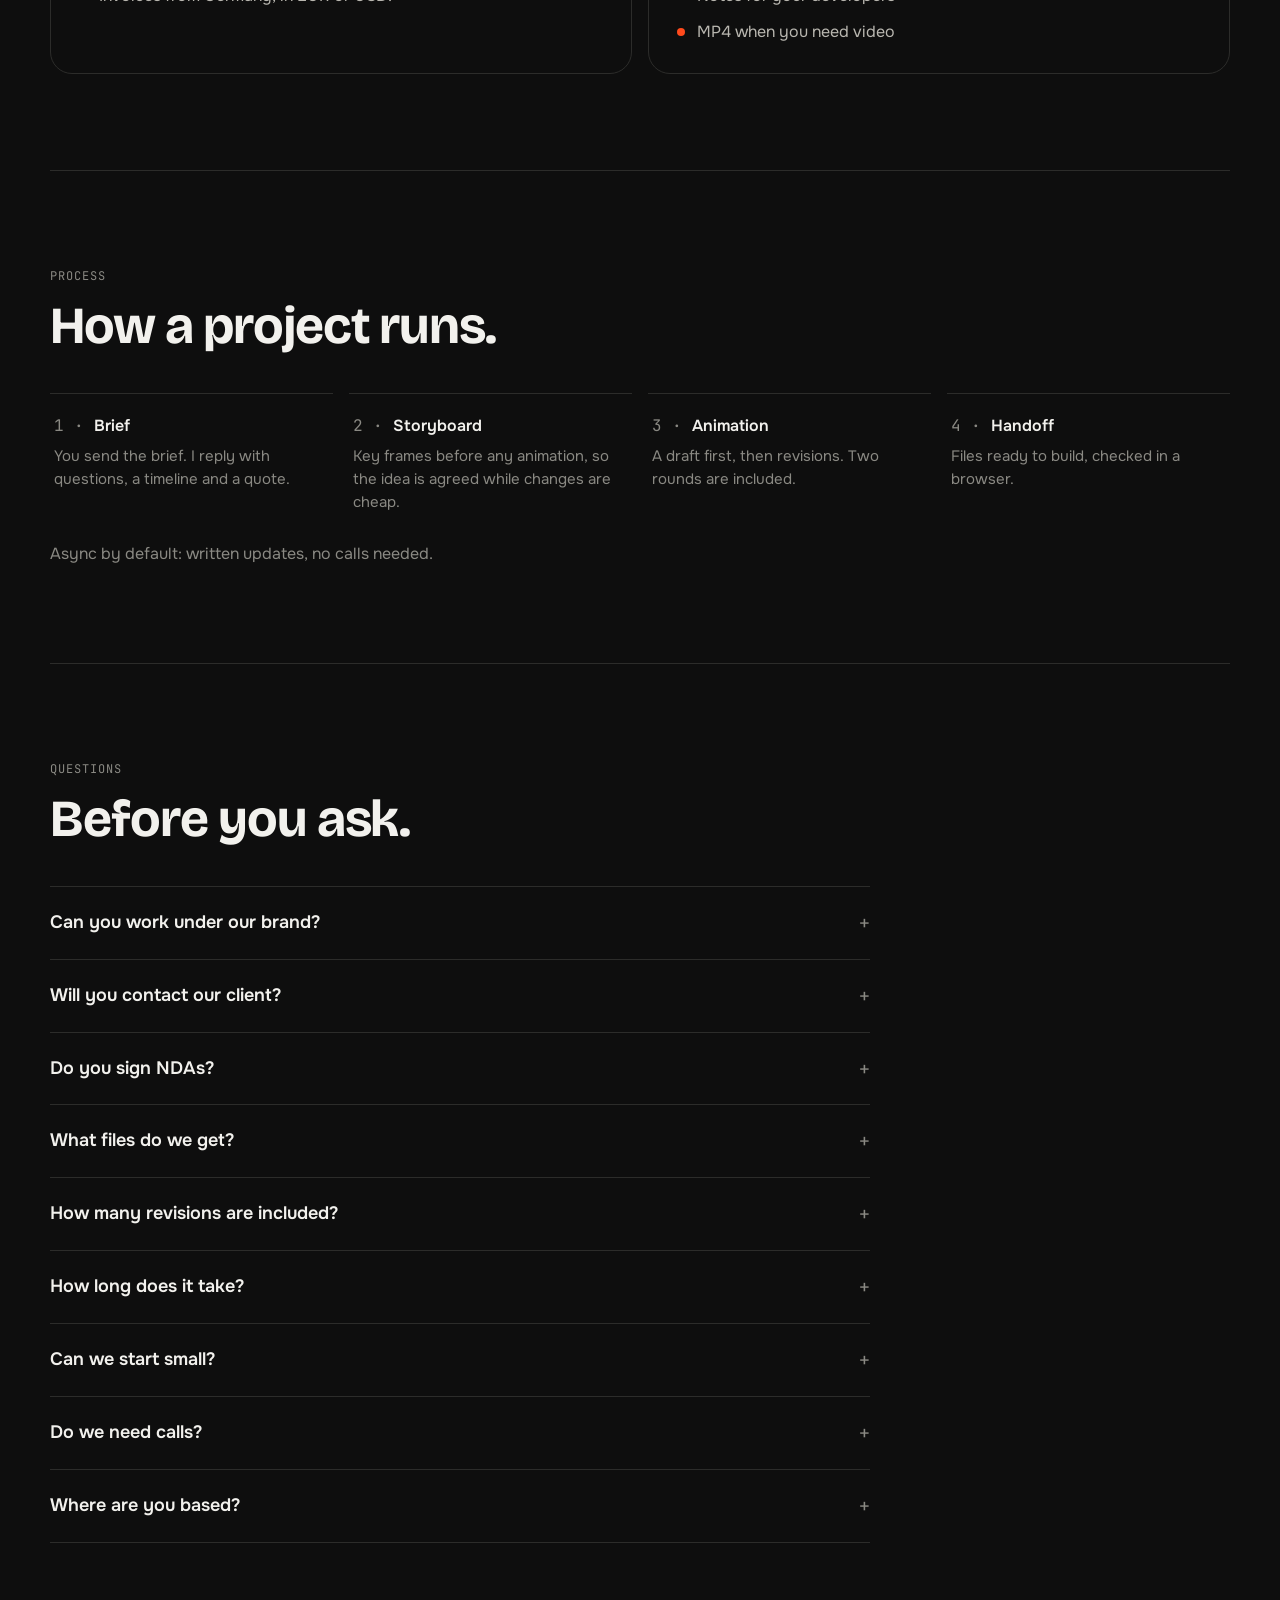
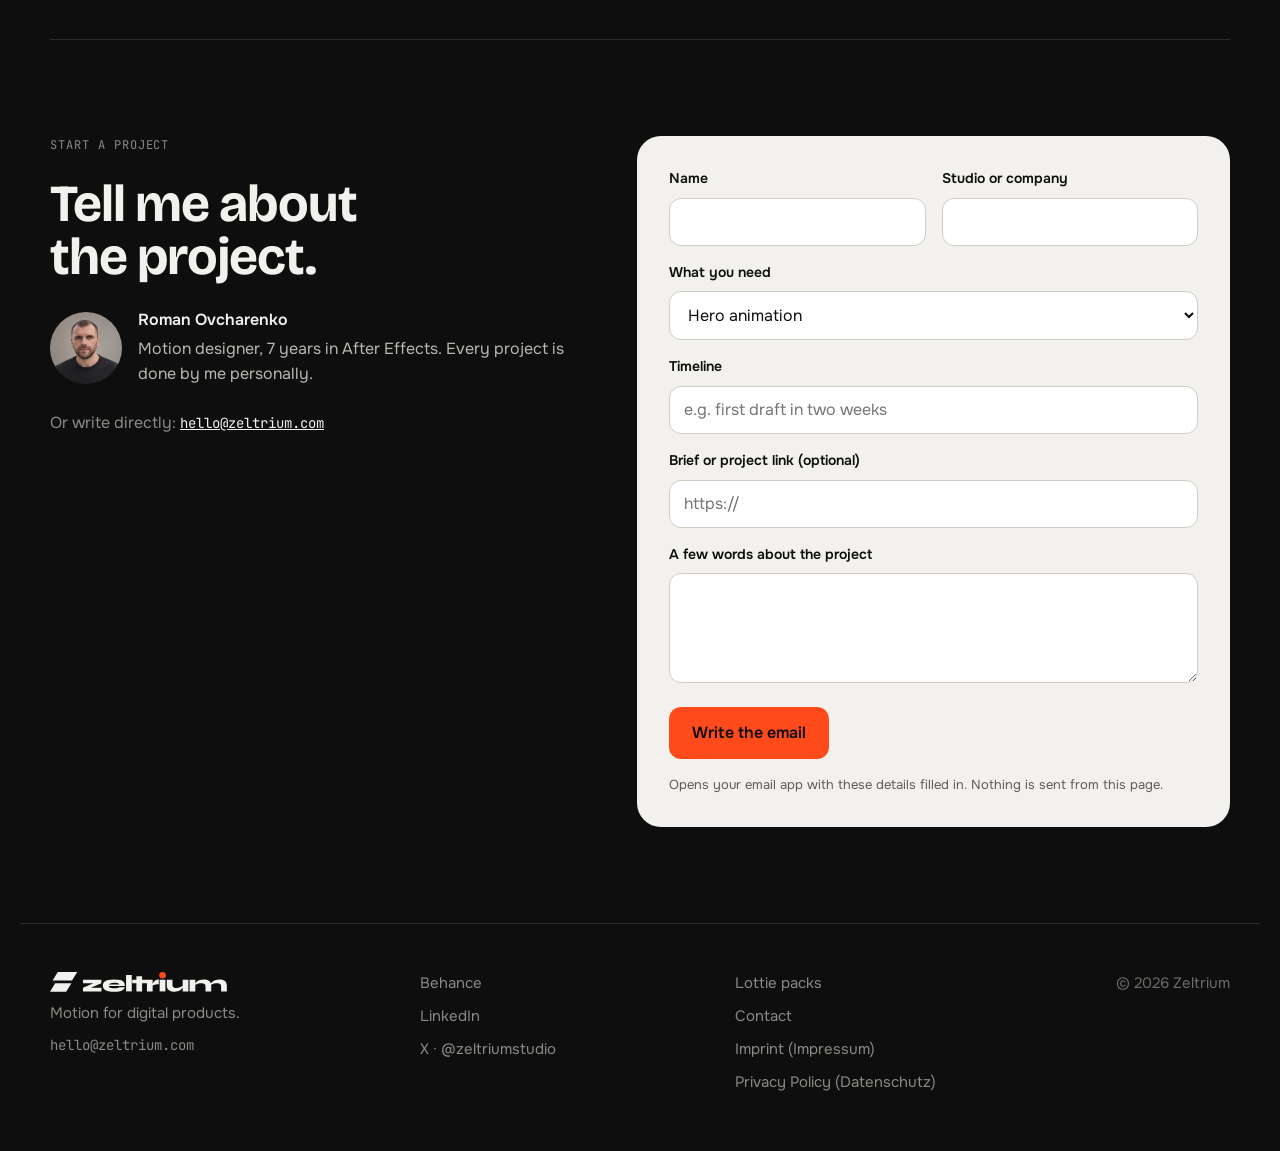
==== commit 85920e1c: "Bring the pack back to the home page - hero video caption: "My own Lottie system", links to the live" ====
--- a/index.html
+++ b/index.html
@@ -41,7 +41,7 @@
       <a class="hide-m" href="#work">Work</a>
       <a class="hide-m" href="#studios">Studios</a>
       <a class="hide-m" href="#process">Process</a>
-      <a class="hide-m" href="packs.html">Packs</a>
+      <a href="packs.html">Packs</a>
       <a class="hide-m" href="#faq">FAQ</a>
       <a class="btn btn-primary" href="#contact" data-goatcounter-click="start-nav">Start a project</a>
     </nav>
@@ -64,8 +64,8 @@
       <p class="trust">Happy to sign your NDA · Replies within 24 hours, CET</p>
     </div>
     <figure class="hero-media">
-      <div class="work-media"><video muted loop playsinline preload="none" poster="assets/work/ui30.jpg" data-src="assets/work/ui30.mp4" aria-label="UI Micro-Interactions: 30 Lottie animations playing inside one product, in light and dark themes"></video></div>
-      <figcaption><span>UI Micro-Interactions · 30 Lottie animations inside one product</span><a href="https://www.behance.net/gallery/257806969/UI-Micro-Interactions" target="_blank" rel="noopener" data-goatcounter-click="behance-ui30">Case on Behance →</a></figcaption>
+      <div class="work-media"><video muted loop playsinline preload="none" poster="assets/work/ui30.jpg" data-src="assets/work/ui30.mp4" aria-label="My own Lottie system: 30 UI animations playing inside one product, in light and dark themes"></video></div>
+      <figcaption><span><b>My own Lottie system:</b> 30 UI animations, shown inside a product</span><a href="#lottie" data-goatcounter-click="pack-hero">See the pack →</a></figcaption>
     </figure>
   </div>
 
@@ -113,6 +113,21 @@
       </article>
     </div>
     <p class="more"><a href="https://www.behance.net/romanherenow" target="_blank" rel="noopener" data-goatcounter-click="behance-profile">More on Behance: Withings, Subway, Neural AI →</a></p>
+  </section>
+
+  <section id="lottie" aria-labelledby="lottie-h">
+    <div class="sec-head">
+      <span class="eyebrow">My own Lottie system</span>
+      <h2 id="lottie-h">30 moments every interface needs.</h2>
+      <p class="lead">I build my own Lottie systems too. This one is 30 UI micro-interactions: feedback, transfer, actions, controls, navigation and reactions, in light and dark sets. Click any tile, toggles switch both ways.</p>
+    </div>
+    <div class="chips" id="cat-filter" role="group" aria-label="Filter by category"></div>
+    <div class="pack-grid" id="pack-grid"></div>
+    <div class="pack-meta"><span><b>30</b> animations</span><span><b>156 KB</b> in total</span><span><b>1–14 KB</b> per file</span><span><b>JSON + .lottie</b></span><span><b>Light &amp; dark</b></span></div>
+    <div class="cta pack-cta">
+      <a class="btn btn-primary" href="packs.html#free" data-goatcounter-click="pack-free-home">Get 5 free</a>
+      <a class="btn btn-ghost" href="packs.html" data-goatcounter-click="pack-all-home">See all 30</a>
+    </div>
   </section>
 
   <section id="studios" aria-labelledby="studios-h">
@@ -176,17 +191,6 @@
       <li><b>Handoff</b><span>Files ready to build, checked in a browser.</span></li>
     </ol>
     <p class="note">Async by default: written updates, no calls needed.</p>
-  </section>
-
-  <section id="packs" aria-labelledby="packs-h">
-    <div class="packs-teaser">
-      <div class="sec-head" style="margin-bottom:0">
-        <span class="eyebrow">My own Lottie systems</span>
-        <h2 id="packs-h">I also build my own Lottie systems.</h2>
-        <p class="lead">The same craft, packaged: 30 UI micro-interactions and 5 AI chat states, ready for product teams.</p>
-      </div>
-      <a class="btn btn-ghost" href="packs.html" data-goatcounter-click="packs-teaser">See the packs</a>
-    </div>
   </section>
 
   <section id="faq" aria-labelledby="faq-h">
@@ -267,6 +271,8 @@
   </div>
 </footer>
 
+<script src="assets/js/lottie_light.min.js"></script>
+<script src="script.js"></script>
 <script src="main.js"></script>
 <script>window.goatcounter=window.goatcounter||{};goatcounter.path=function(p){return p.replace(/\?.*$/,"")}</script>
 <script data-goatcounter="https://zeltrium.goatcounter.com/count" async src="assets/js/goatcounter-count.js"></script>
--- a/styles.css
+++ b/styles.css
@@ -327,3 +327,5 @@
 .brief textarea{resize:vertical;min-height:110px}
 .brief input:focus-visible,.brief select:focus-visible,.brief textarea:focus-visible{outline:2px solid var(--signal);outline-offset:1px}
 .brief .btn-primary{align-self:flex-start}
+.pack-cta{margin-top:32px}
+.hero-media figcaption b{color:var(--paper);font-weight:500}
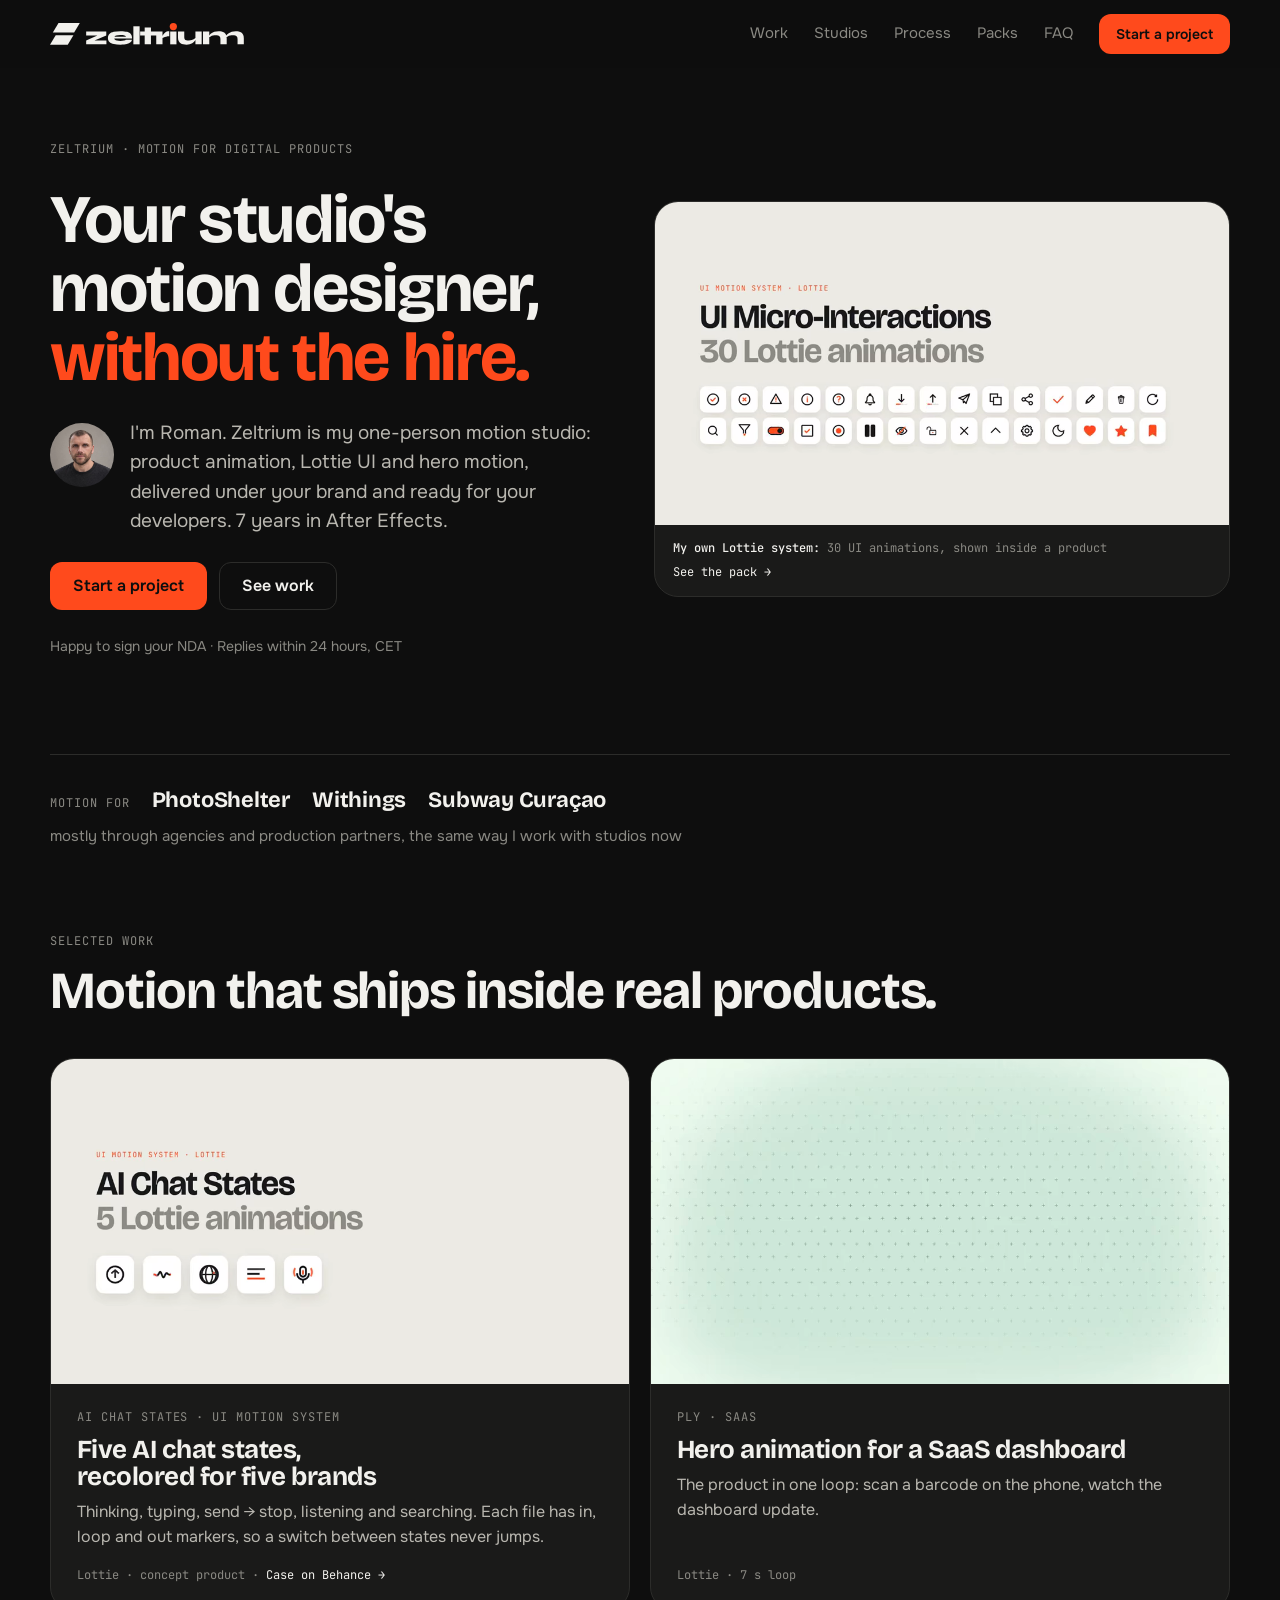
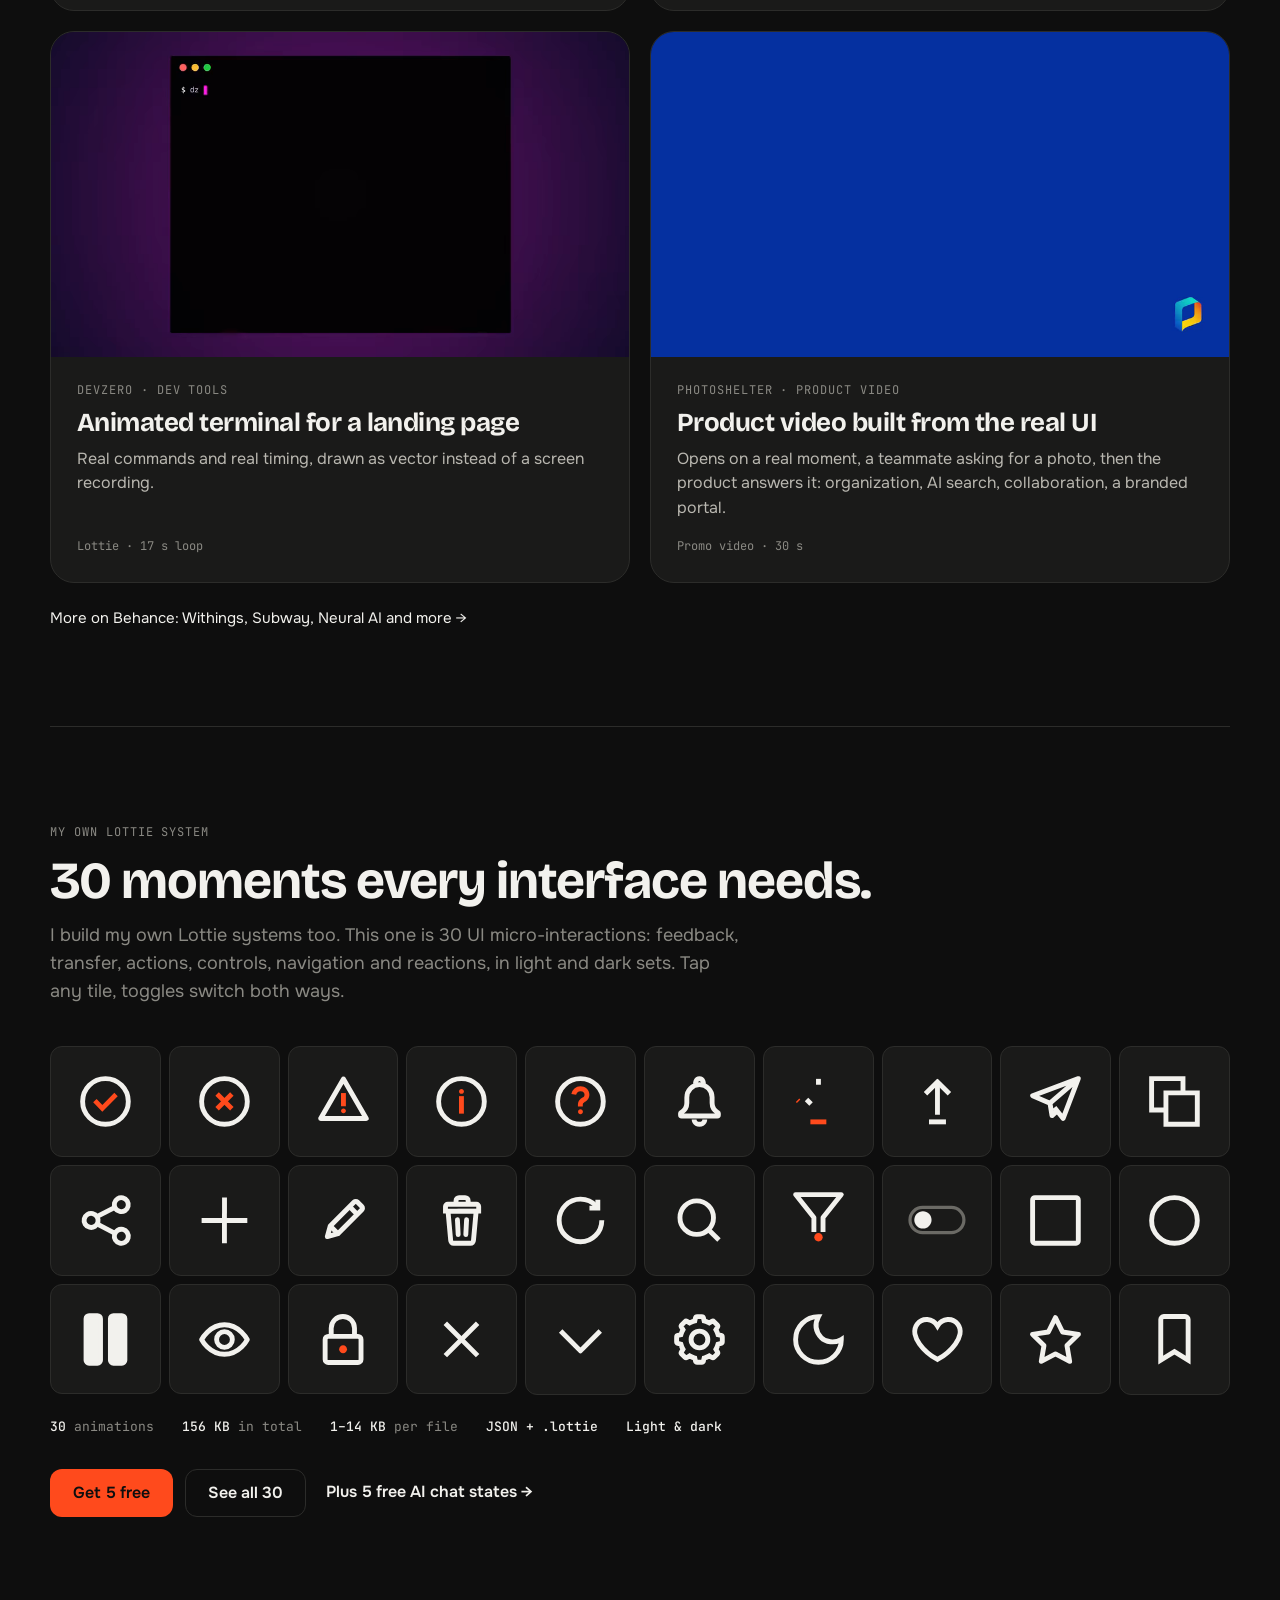
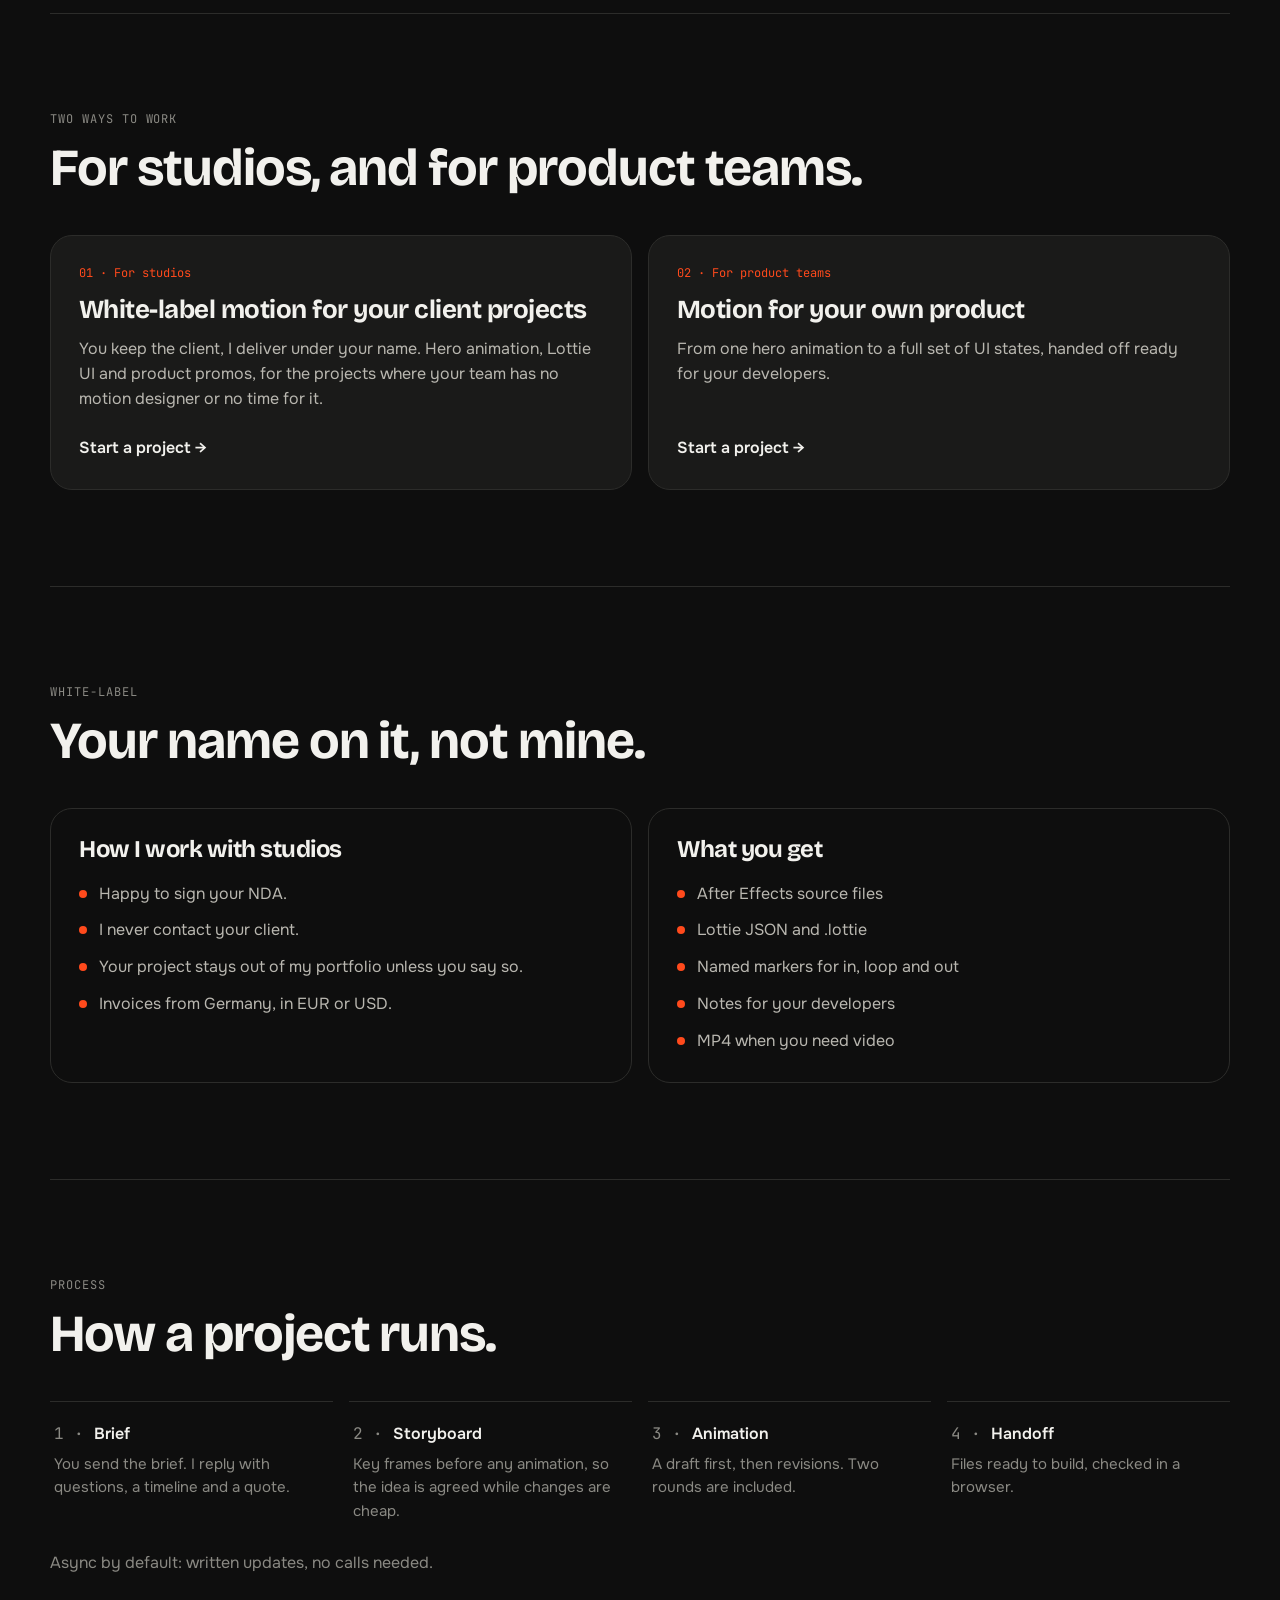
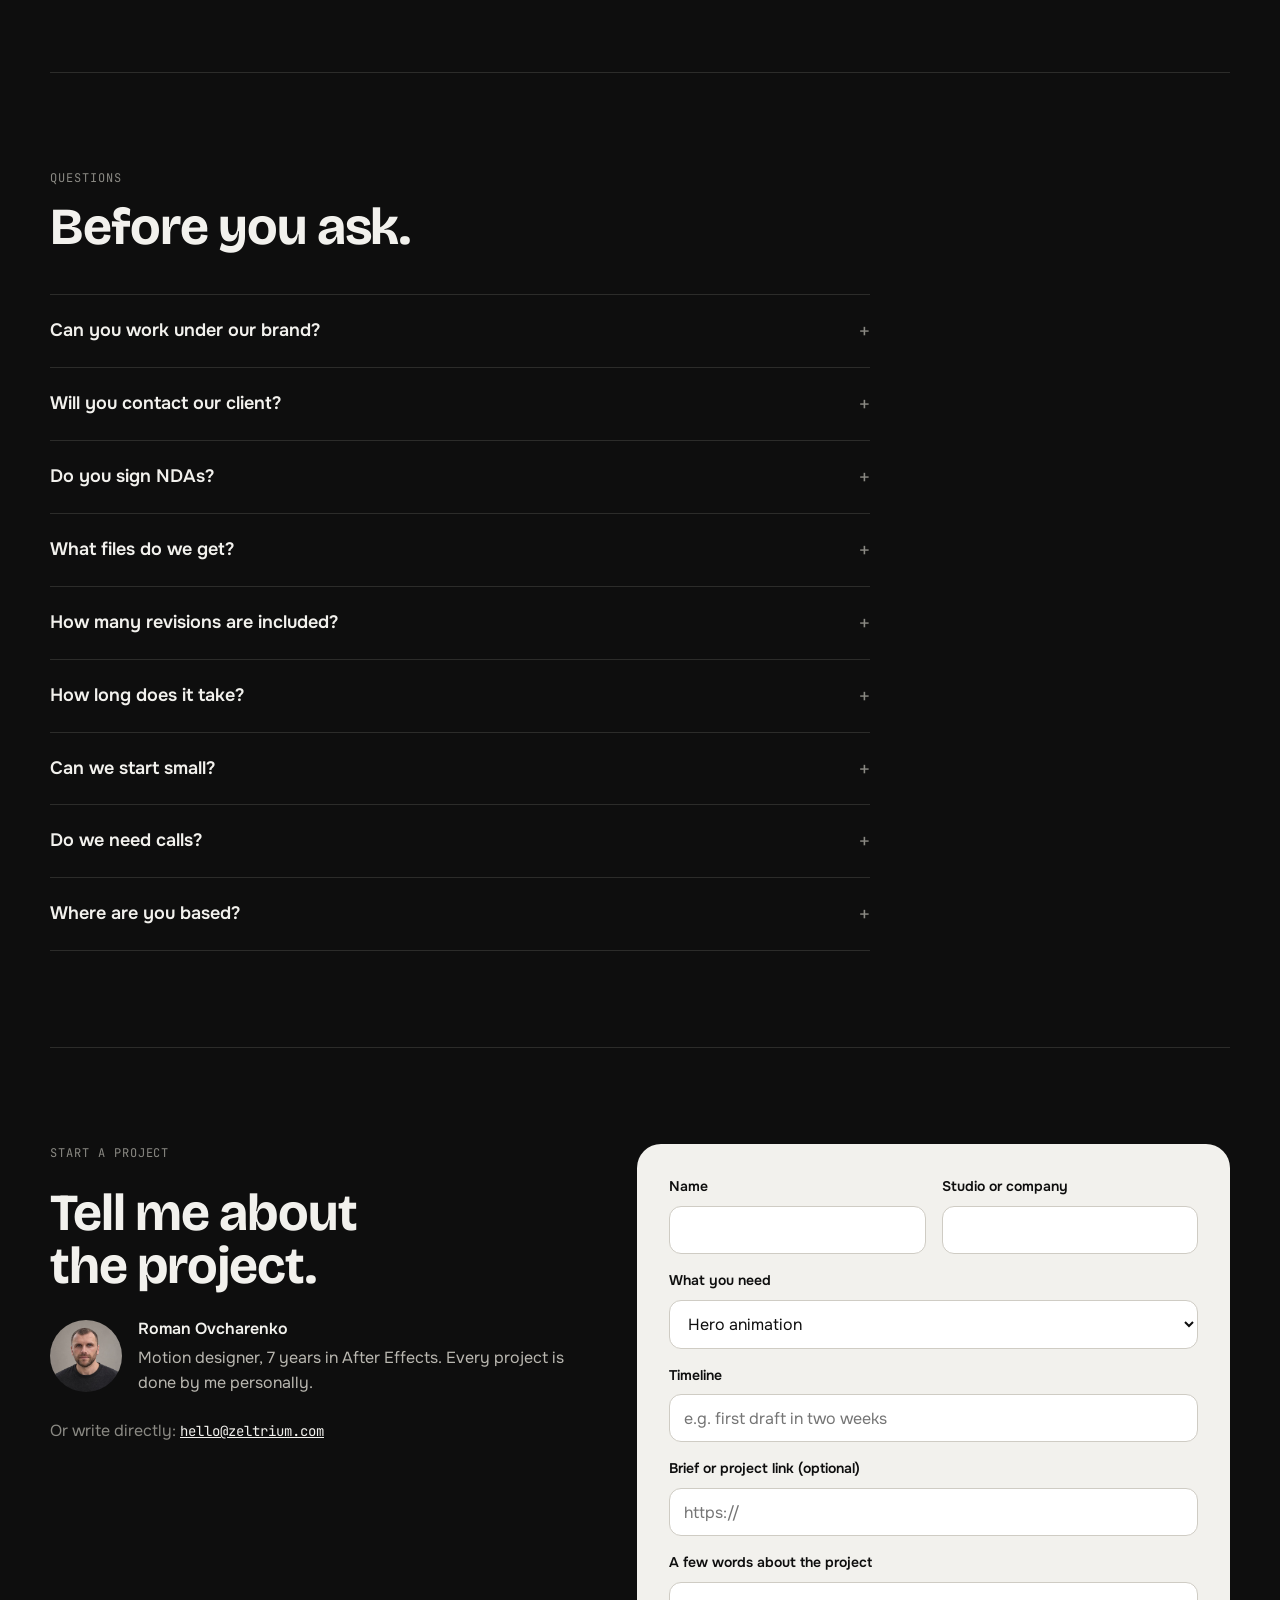
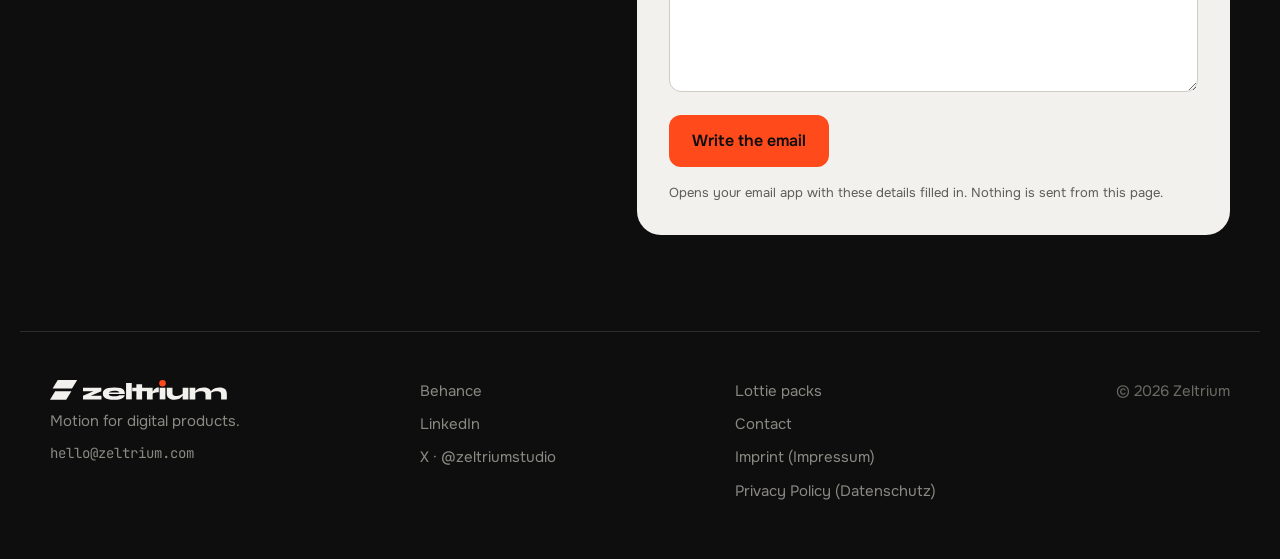
==== commit d57fa511: "Proof for studios, compact pack on home, fixes - "Motion for PhotoShelter, Withings, Subway Curaçao"" ====
--- a/index.html
+++ b/index.html
@@ -17,7 +17,7 @@
 <meta property="og:site_name" content="Zeltrium">
 <meta property="og:title" content="Zeltrium — Your studio's motion designer, without the hire">
 <meta property="og:description" content="Product animation, Lottie UI and hero motion, delivered under your brand and ready for your developers.">
-<meta property="og:image" content="https://zeltrium.com/assets/icons/og-image.png?v=2">
+<meta property="og:image" content="https://zeltrium.com/assets/icons/og-image.png?v=3">
 <meta property="og:image:width" content="1200">
 <meta property="og:image:height" content="630">
 <meta property="og:url" content="https://zeltrium.com/">
@@ -25,7 +25,7 @@
 <meta name="twitter:site" content="@zeltriumstudio">
 <meta name="twitter:title" content="Zeltrium — Your studio's motion designer, without the hire">
 <meta name="twitter:description" content="Product animation, Lottie UI and hero motion, delivered under your brand and ready for your developers.">
-<meta name="twitter:image" content="https://zeltrium.com/assets/icons/og-image.png?v=2">
+<meta name="twitter:image" content="https://zeltrium.com/assets/icons/og-image.png?v=3">
 
 <link rel="preload" href="assets/fonts/bricolage-700.woff" as="font" type="font/woff" crossorigin>
 <link rel="preload" href="assets/fonts/onest-var.woff" as="font" type="font/woff" crossorigin>
@@ -69,6 +69,8 @@
     </figure>
   </div>
 
+  <p class="brands"><span class="eyebrow">Motion for</span> <b>PhotoShelter</b> <b>Withings</b> <b>Subway Curaçao</b> <span class="brands-note">mostly through agencies and production partners, the same way I work with studios now</span></p>
+
   <section id="work" aria-labelledby="work-h">
     <div class="sec-head">
       <span class="eyebrow">Selected work</span>
@@ -112,21 +114,27 @@
         </div>
       </article>
     </div>
-    <p class="more"><a href="https://www.behance.net/romanherenow" target="_blank" rel="noopener" data-goatcounter-click="behance-profile">More on Behance: Withings, Subway, Neural AI →</a></p>
+    <!-- Ply testimonial: add once Ply agrees to be quoted.
+    <figure class="quote">
+      <blockquote><p>“…”</p></blockquote>
+      <figcaption>Name, role, Ply</figcaption>
+    </figure>
+    -->
+    <p class="more"><a href="https://www.behance.net/romanherenow" target="_blank" rel="noopener" data-goatcounter-click="behance-profile">More on Behance: Withings, Subway, Neural AI and more →</a></p>
   </section>
 
   <section id="lottie" aria-labelledby="lottie-h">
     <div class="sec-head">
       <span class="eyebrow">My own Lottie system</span>
       <h2 id="lottie-h">30 moments every interface needs.</h2>
-      <p class="lead">I build my own Lottie systems too. This one is 30 UI micro-interactions: feedback, transfer, actions, controls, navigation and reactions, in light and dark sets. Click any tile, toggles switch both ways.</p>
-    </div>
-    <div class="chips" id="cat-filter" role="group" aria-label="Filter by category"></div>
-    <div class="pack-grid" id="pack-grid"></div>
+      <p class="lead">I build my own Lottie systems too. This one is 30 UI micro-interactions: feedback, transfer, actions, controls, navigation and reactions, in light and dark sets. Tap any tile, toggles switch both ways.</p>
+    </div>
+    <div class="mini-grid" id="mini-grid"></div>
     <div class="pack-meta"><span><b>30</b> animations</span><span><b>156 KB</b> in total</span><span><b>1–14 KB</b> per file</span><span><b>JSON + .lottie</b></span><span><b>Light &amp; dark</b></span></div>
     <div class="cta pack-cta">
       <a class="btn btn-primary" href="packs.html#free" data-goatcounter-click="pack-free-home">Get 5 free</a>
       <a class="btn btn-ghost" href="packs.html" data-goatcounter-click="pack-all-home">See all 30</a>
+      <a class="pack-ai" href="packs.html#ai" data-goatcounter-click="pack-ai-home">Plus 5 free AI chat states →</a>
     </div>
   </section>
 
--- a/styles.css
+++ b/styles.css
@@ -329,3 +329,17 @@
 .brief .btn-primary{align-self:flex-start}
 .pack-cta{margin-top:32px}
 .hero-media figcaption b{color:var(--paper);font-weight:500}
+.brands{display:flex;flex-wrap:wrap;align-items:baseline;gap:8px 22px;padding-block:28px;border-top:1px solid var(--line);color:var(--muted);font-size:15px}
+.brands b{font-family:var(--display);font-size:22px;letter-spacing:-.01em;color:var(--paper)}
+.brands-note{flex-basis:100%}
+.mini-grid{display:grid;grid-template-columns:repeat(10,minmax(0,1fr));gap:8px}
+.mini-grid .tile{border-radius:12px}
+@media (max-width:760px){.mini-grid{grid-template-columns:repeat(6,minmax(0,1fr));gap:6px}.mini-grid .tile{border-radius:10px}}
+.pack-cta{align-items:center}
+.pack-ai{color:var(--paper);text-decoration:none;font-weight:600;margin-left:8px}
+.pack-ai:hover{color:var(--signal)}
+.quote{margin:32px 0 0;padding:28px 0 0;border-top:1px solid var(--line)}
+.quote blockquote{margin:0}
+.quote blockquote p{font-family:var(--display);font-size:clamp(26px,3vw,36px);line-height:1.08;letter-spacing:-.02em;max-width:30ch}
+.quote figcaption{margin-top:12px;font-size:14px;color:var(--muted)}
+.brands + section{border-top:0;padding-top:56px}
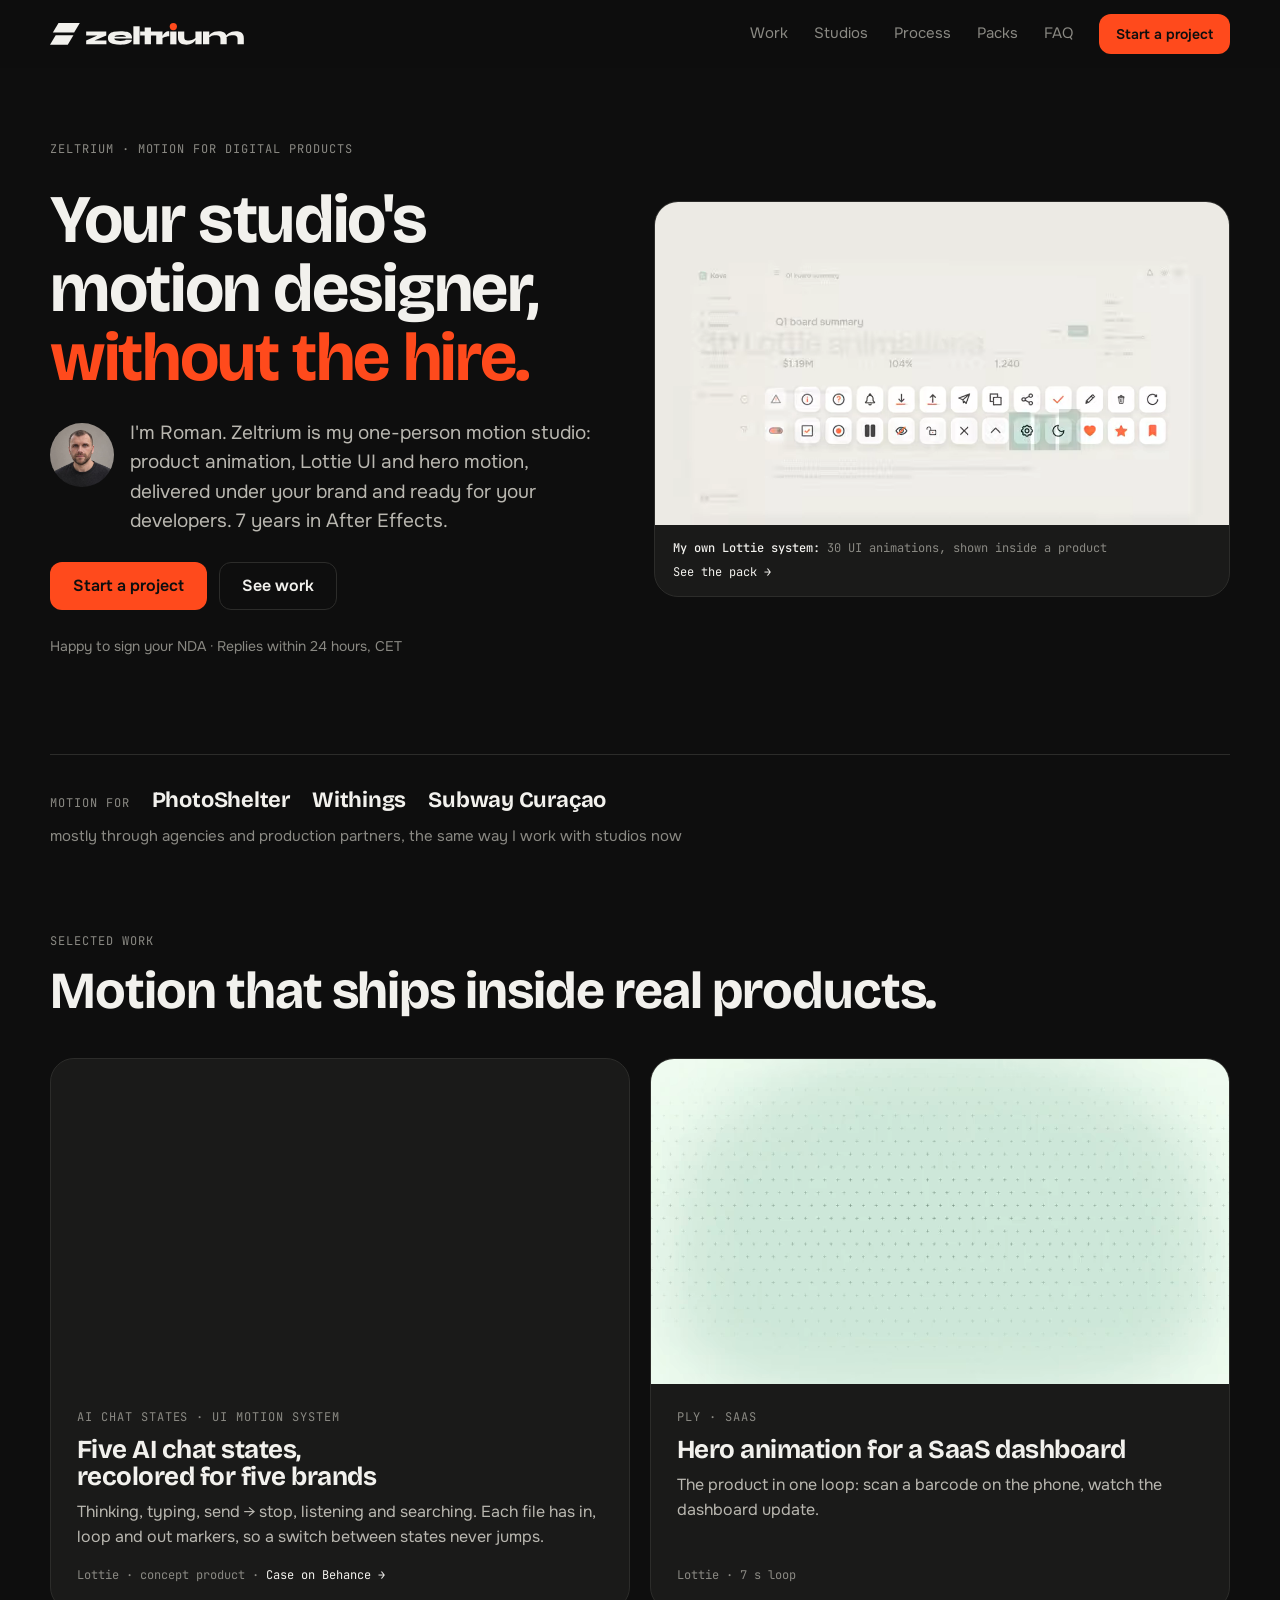
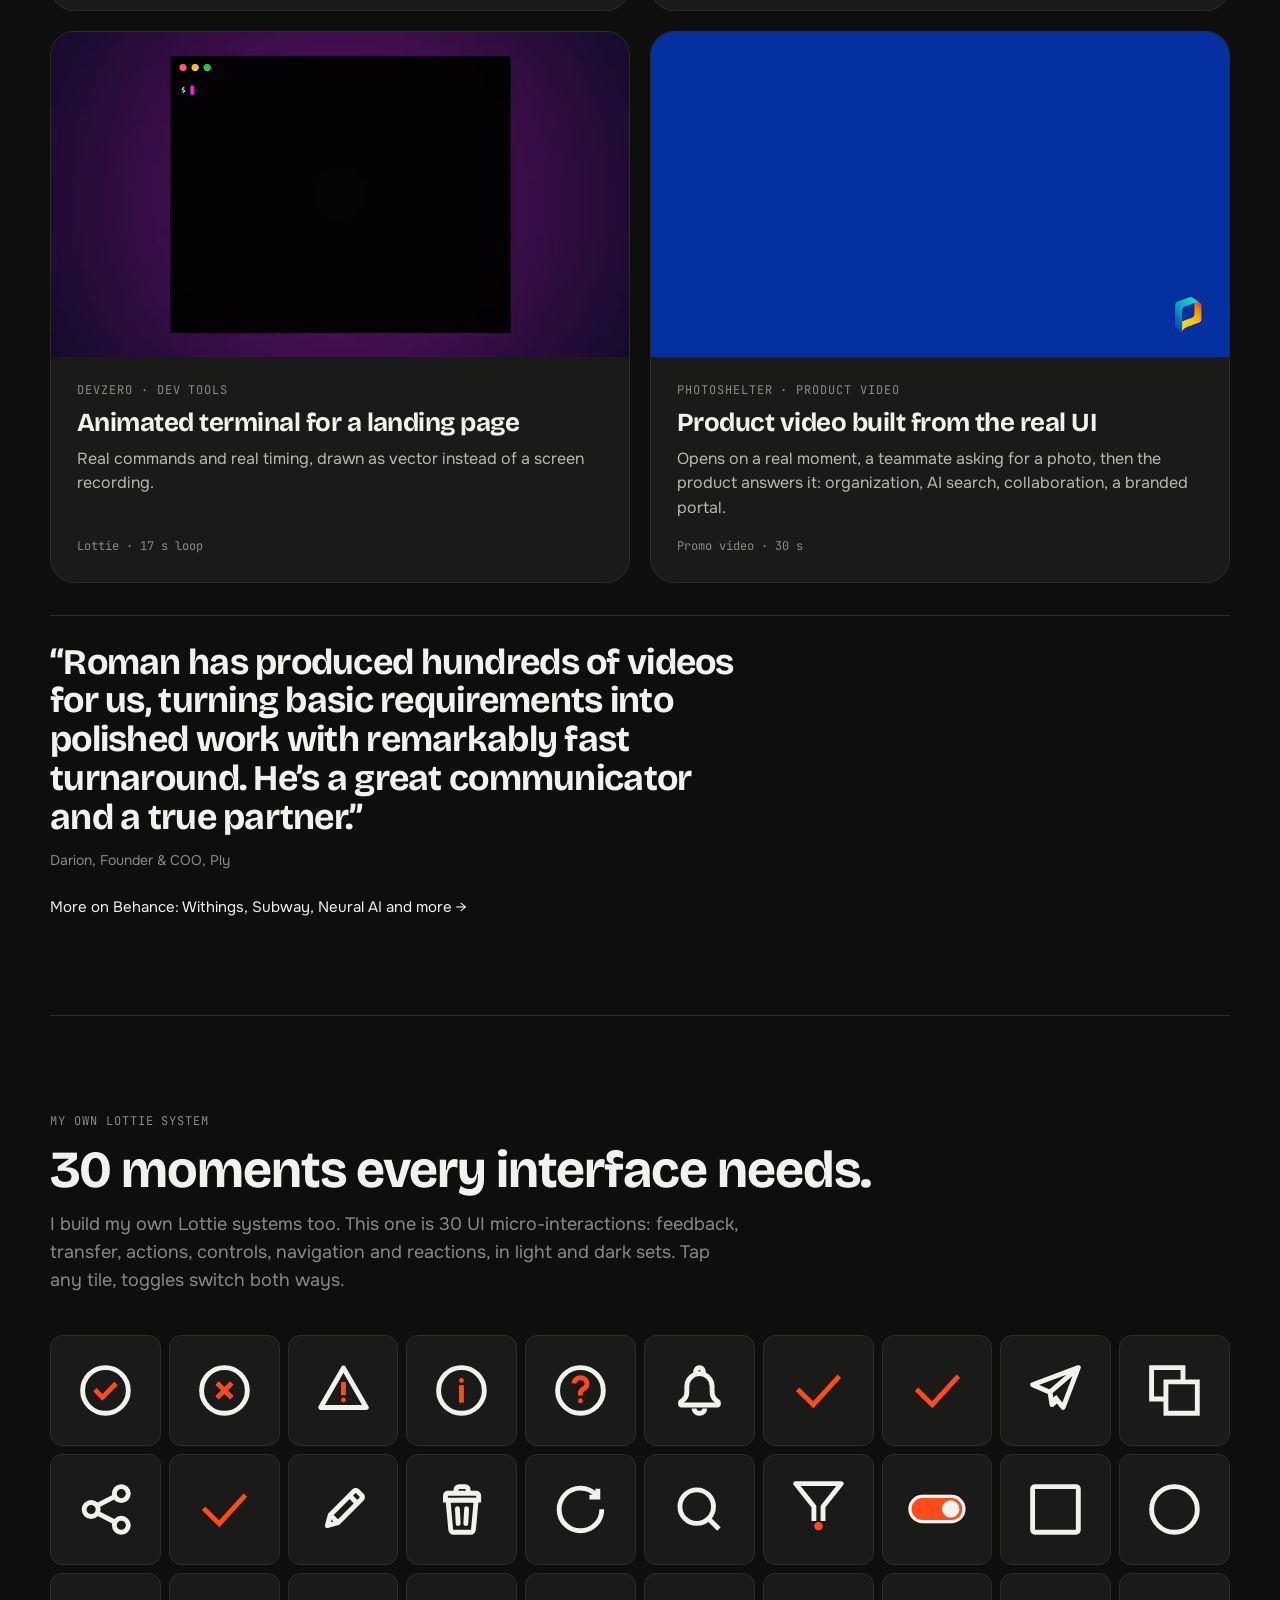
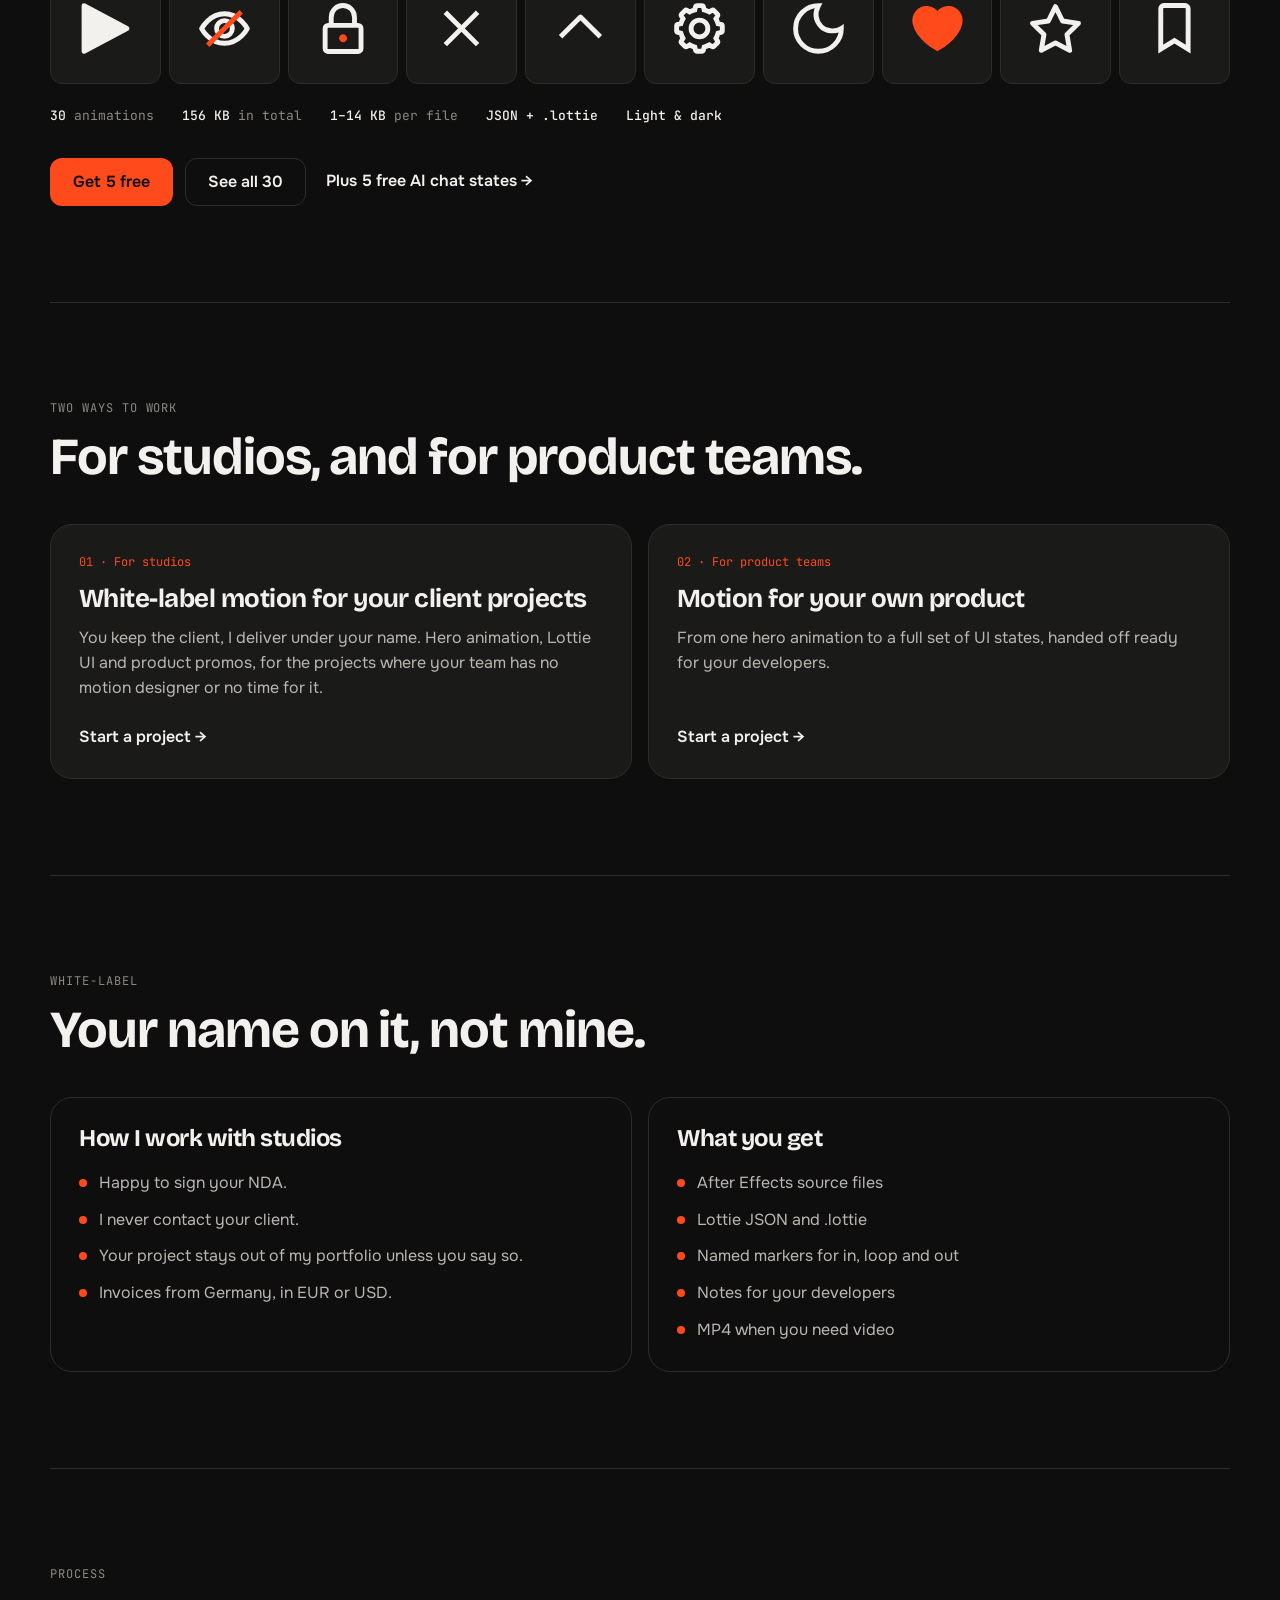
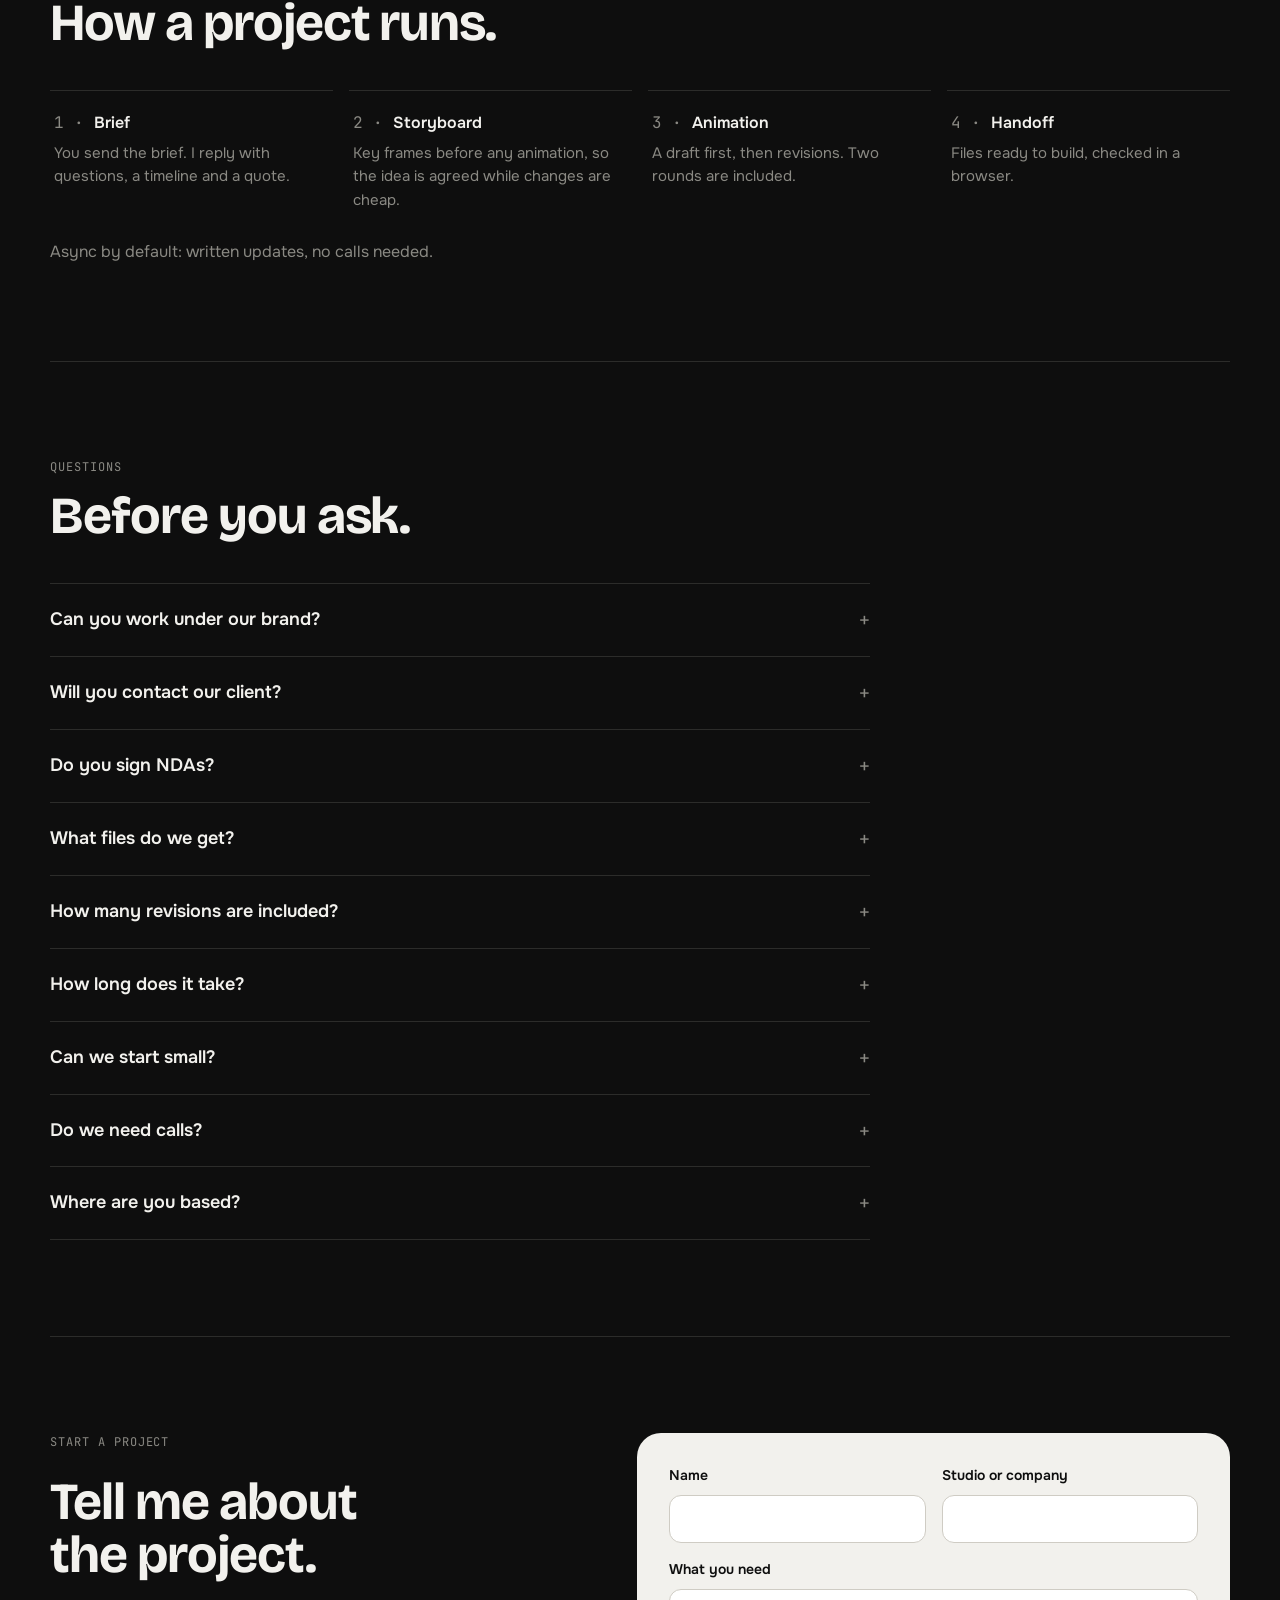
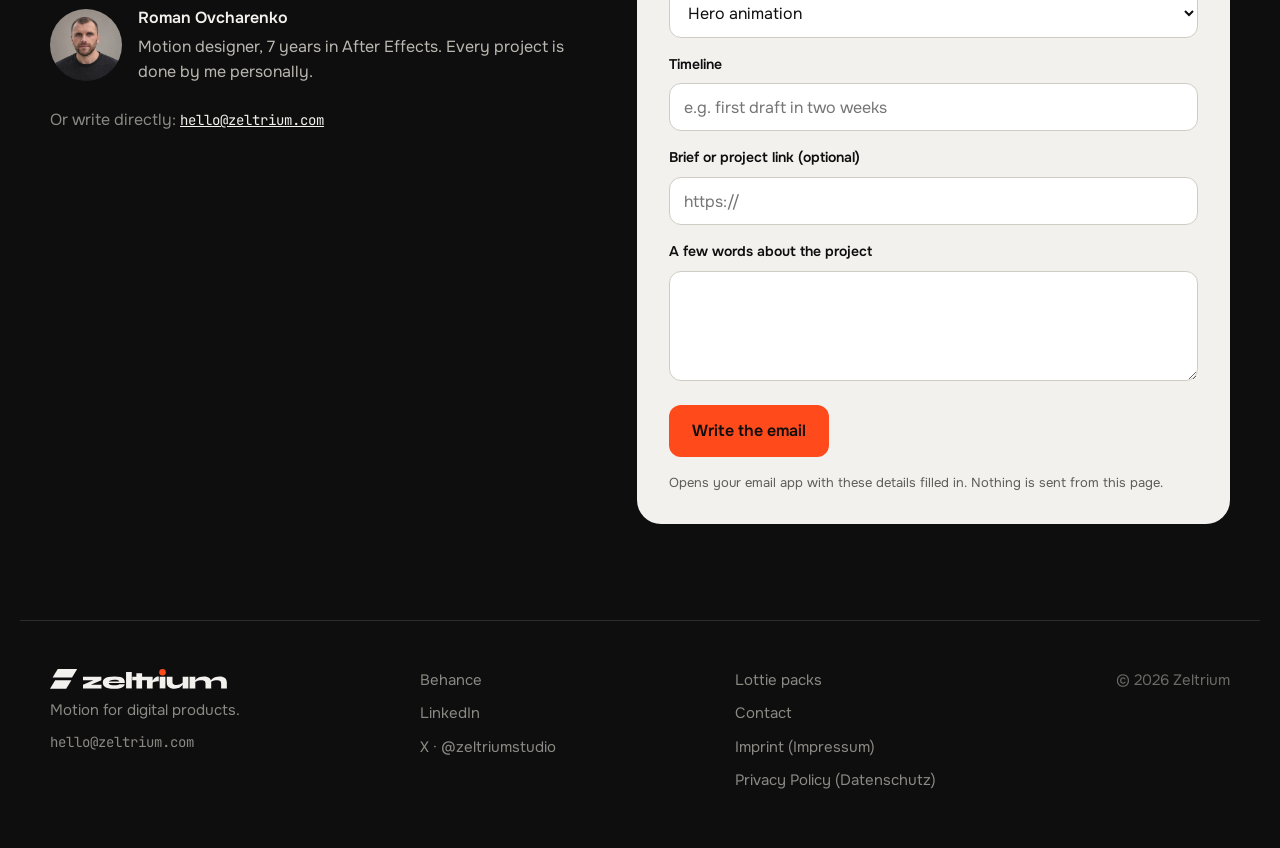
==== commit 763a9d31: "Add Ply testimonial under selected work Quote from Darion, Founder & COO of Ply, shared with permiss" ====
--- a/index.html
+++ b/index.html
@@ -114,12 +114,10 @@
         </div>
       </article>
     </div>
-    <!-- Ply testimonial: add once Ply agrees to be quoted.
     <figure class="quote">
-      <blockquote><p>“…”</p></blockquote>
-      <figcaption>Name, role, Ply</figcaption>
+      <blockquote><p>“Roman has produced hundreds of videos for us, turning basic requirements into polished work with remarkably fast turnaround. He’s a great communicator and a true partner.”</p></blockquote>
+      <figcaption>Darion, Founder &amp; COO, Ply</figcaption>
     </figure>
-    -->
     <p class="more"><a href="https://www.behance.net/romanherenow" target="_blank" rel="noopener" data-goatcounter-click="behance-profile">More on Behance: Withings, Subway, Neural AI and more →</a></p>
   </section>
 
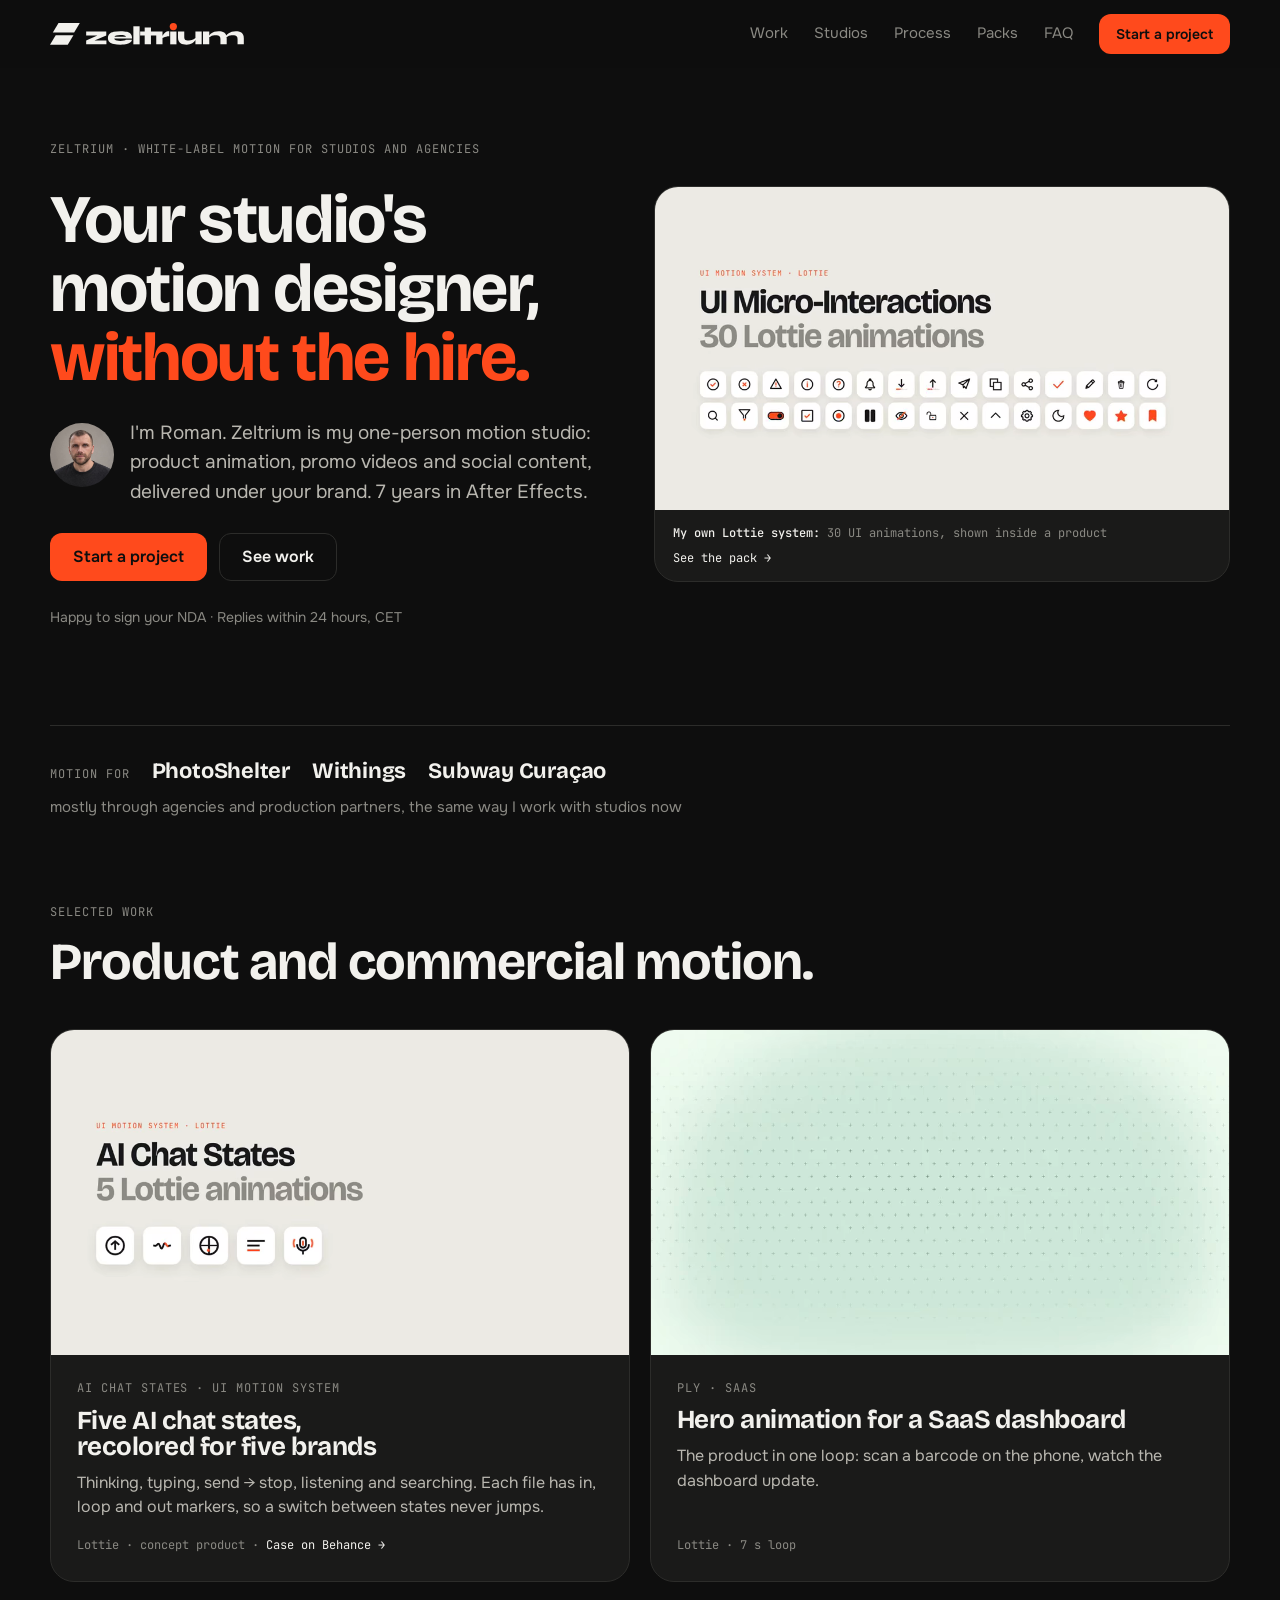
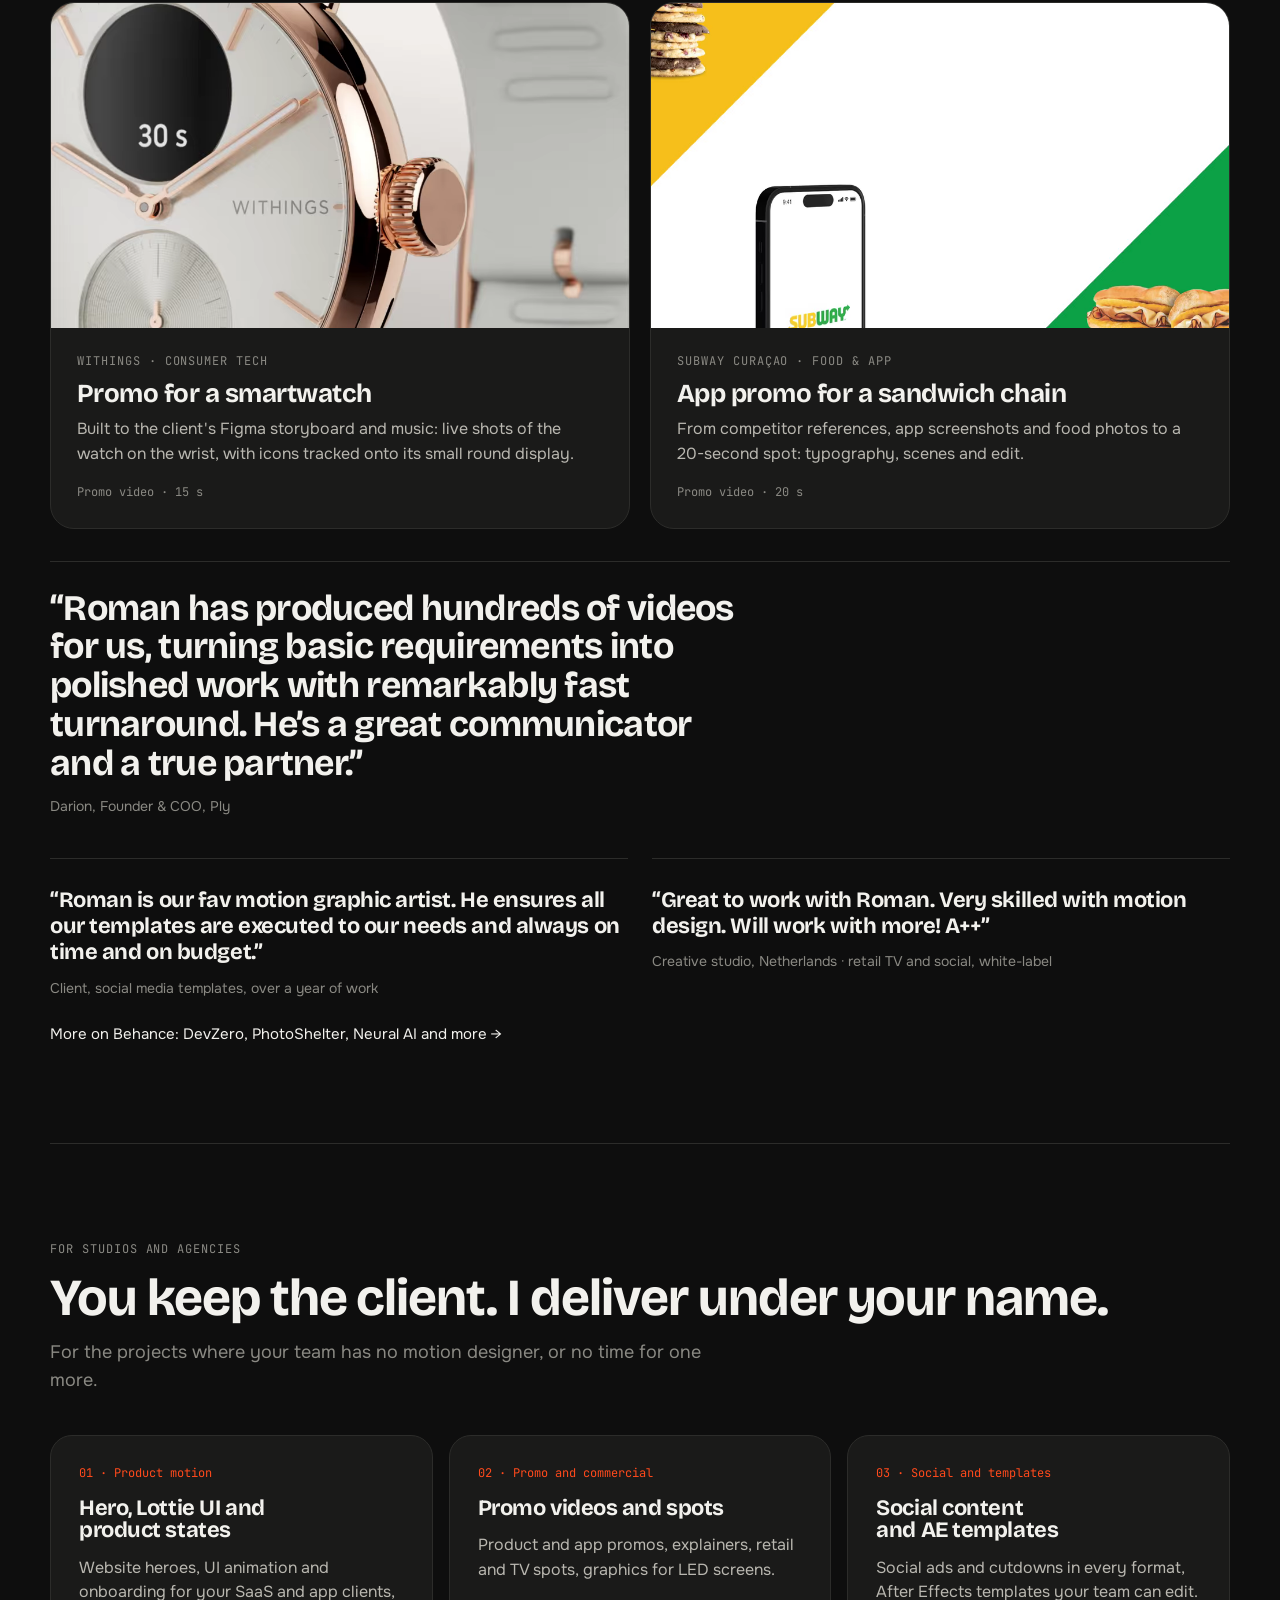
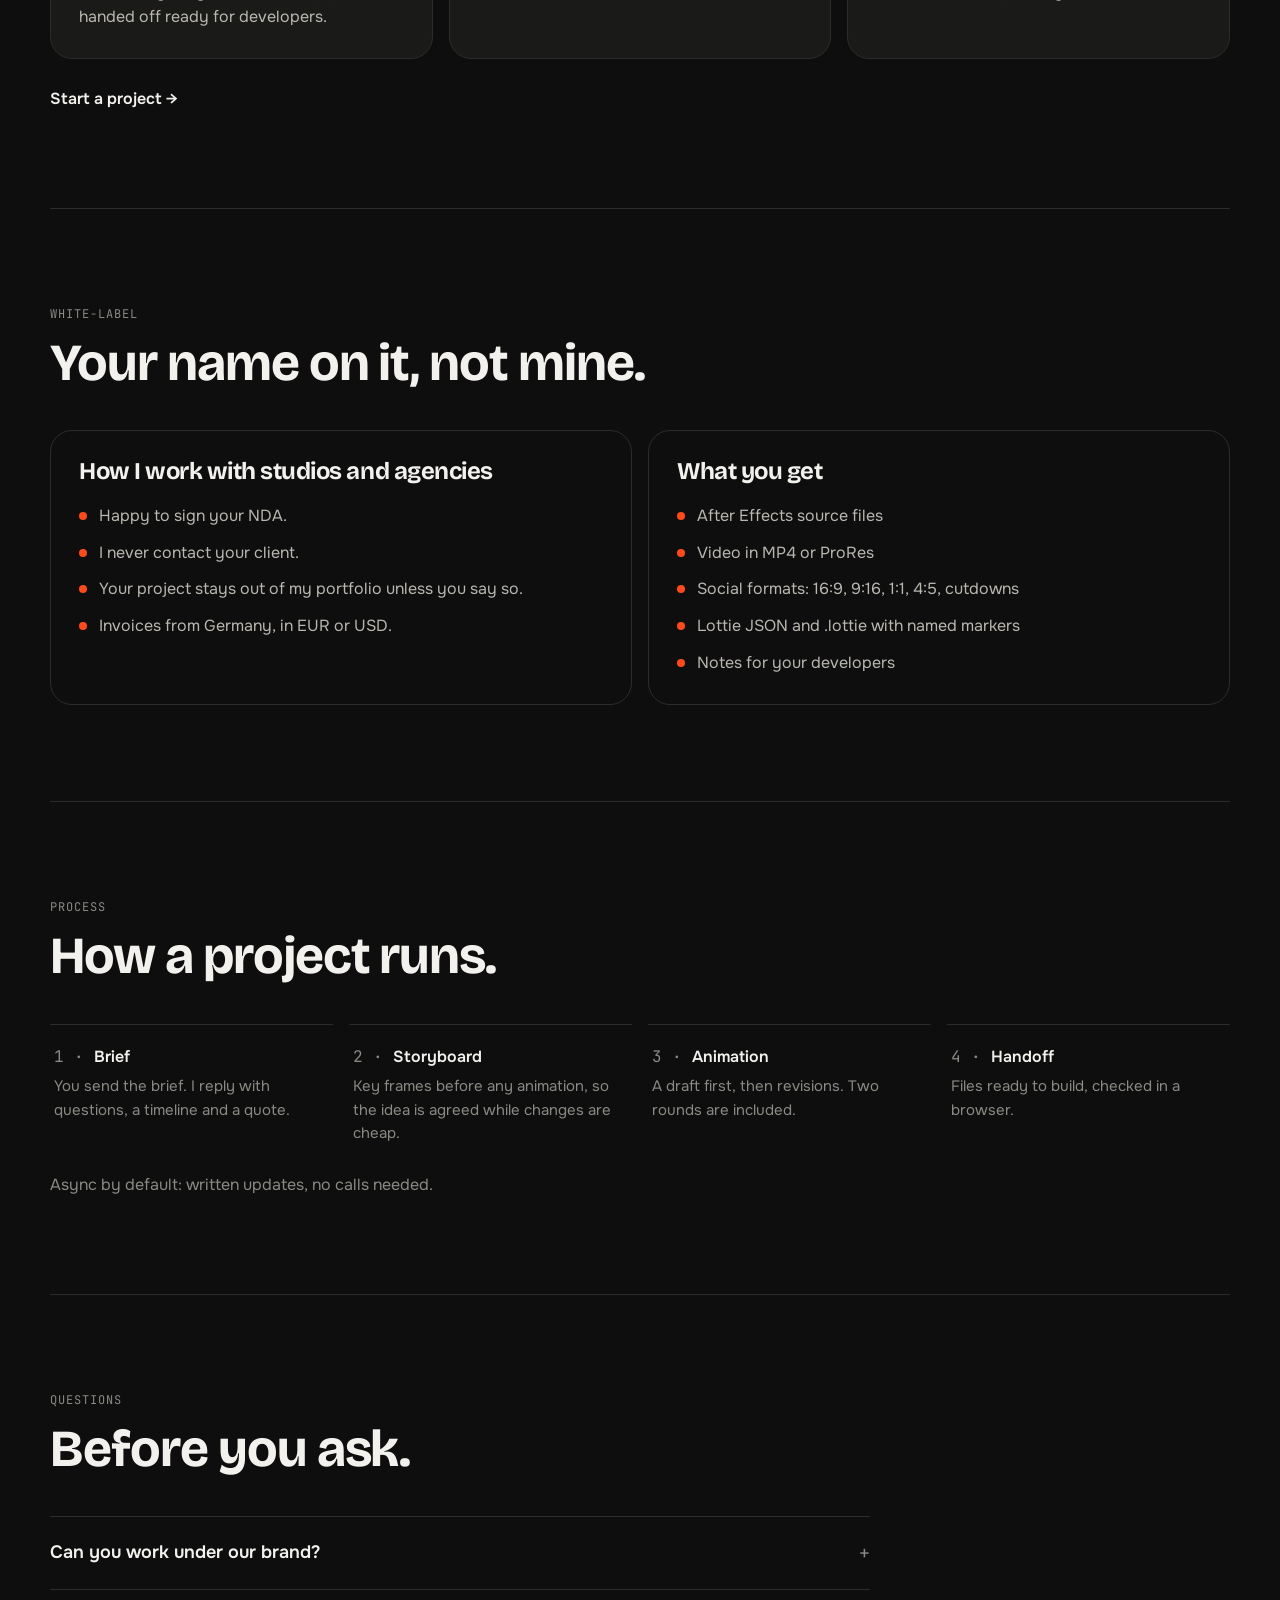
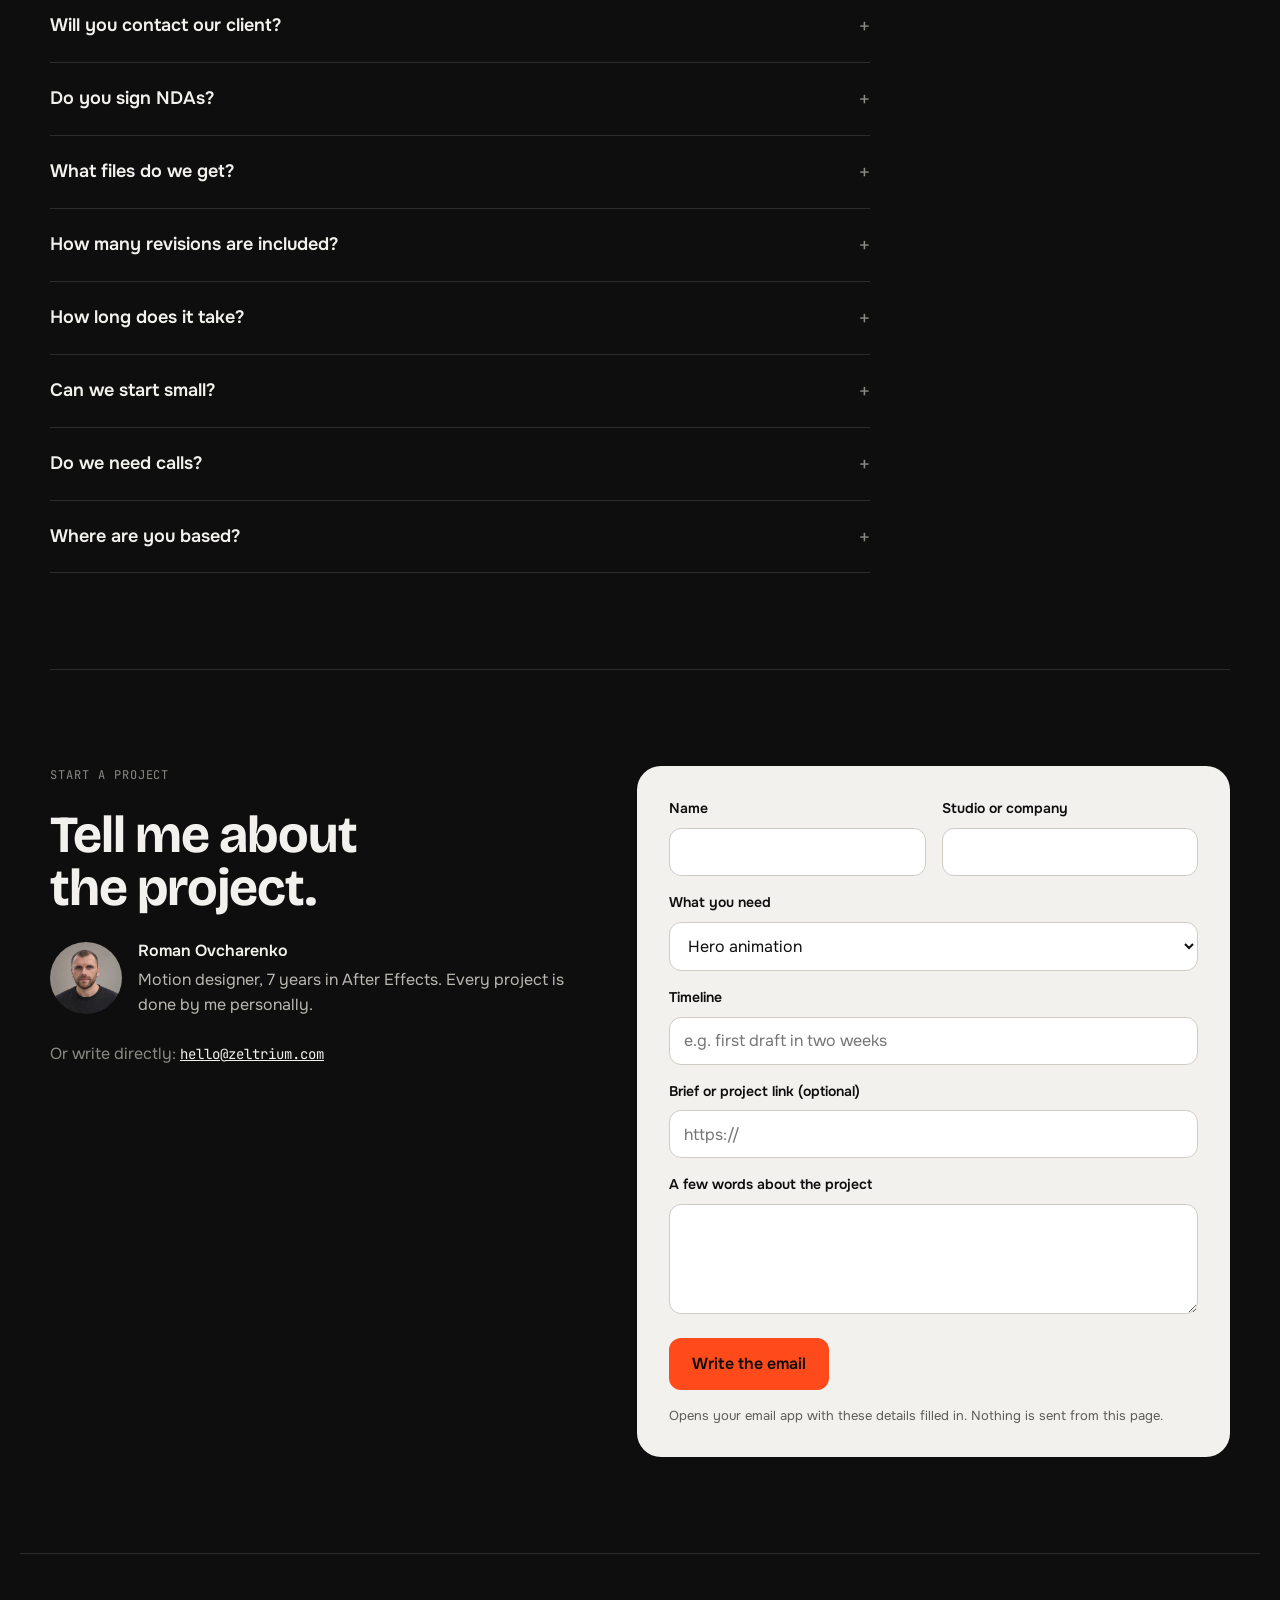
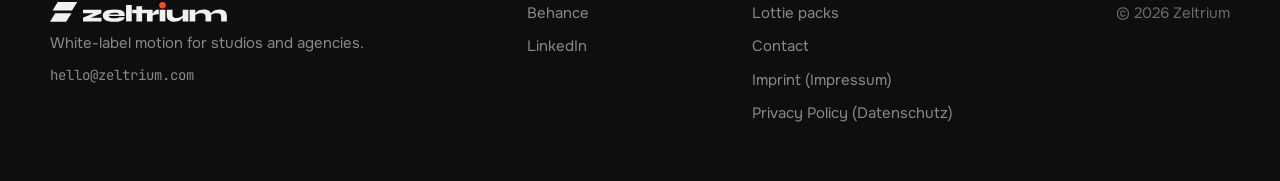
==== commit 7d67c05d: "Site for studios and agencies: new positioning, Withings and Subway, three quotes, no X - Eyebrow, s" ====
--- a/index.html
+++ b/index.html
@@ -4,8 +4,8 @@
 <meta charset="UTF-8">
 <meta name="viewport" content="width=device-width, initial-scale=1.0">
 <script>/* old links to the pack sections now live on packs.html */(function(h){if(['#pack','#free','#ai','#product','#code','#recolor','#compare'].indexOf(h)>-1)location.replace('packs.html'+h)})(location.hash)</script>
-<title>Zeltrium — Motion for digital products</title>
-<meta name="description" content="White-label motion for studios and product teams: product animation, Lottie UI and hero motion, delivered under your brand and ready for your developers.">
+<title>Zeltrium — White-label motion for studios and agencies</title>
+<meta name="description" content="White-label motion for studios and agencies: product animation, promo videos and social content, delivered under your brand. 7 years in After Effects.">
 <meta name="theme-color" content="#0E0E0E">
 <link rel="canonical" href="https://zeltrium.com/">
 
@@ -16,16 +16,15 @@
 <meta property="og:type" content="website">
 <meta property="og:site_name" content="Zeltrium">
 <meta property="og:title" content="Zeltrium — Your studio's motion designer, without the hire">
-<meta property="og:description" content="Product animation, Lottie UI and hero motion, delivered under your brand and ready for your developers.">
-<meta property="og:image" content="https://zeltrium.com/assets/icons/og-image.png?v=3">
+<meta property="og:description" content="Product animation, promo videos and social content, delivered under your brand. 7 years in After Effects.">
+<meta property="og:image" content="https://zeltrium.com/assets/icons/og-image.png?v=4">
 <meta property="og:image:width" content="1200">
 <meta property="og:image:height" content="630">
 <meta property="og:url" content="https://zeltrium.com/">
 <meta name="twitter:card" content="summary_large_image">
-<meta name="twitter:site" content="@zeltriumstudio">
 <meta name="twitter:title" content="Zeltrium — Your studio's motion designer, without the hire">
-<meta name="twitter:description" content="Product animation, Lottie UI and hero motion, delivered under your brand and ready for your developers.">
-<meta name="twitter:image" content="https://zeltrium.com/assets/icons/og-image.png?v=3">
+<meta name="twitter:description" content="Product animation, promo videos and social content, delivered under your brand. 7 years in After Effects.">
+<meta name="twitter:image" content="https://zeltrium.com/assets/icons/og-image.png?v=4">
 
 <link rel="preload" href="assets/fonts/bricolage-700.woff" as="font" type="font/woff" crossorigin>
 <link rel="preload" href="assets/fonts/onest-var.woff" as="font" type="font/woff" crossorigin>
@@ -51,11 +50,11 @@
 <main class="wrap" id="main">
   <div class="hero hero-studio" id="top">
     <div class="hero-copy">
-      <span class="eyebrow">Zeltrium · Motion for digital products</span>
+      <span class="eyebrow">Zeltrium · White-label motion for studios and agencies</span>
       <h1>Your studio's motion designer, <em>without the hire.</em></h1>
       <div class="who">
         <img src="assets/work/roman.jpg" width="64" height="64" alt="Roman Ovcharenko">
-        <p class="lead">I'm Roman. Zeltrium is my one-person motion studio: product animation, Lottie UI and hero motion, delivered under your brand and ready for your developers. 7 years in After Effects.</p>
+        <p class="lead">I'm Roman. Zeltrium is my one-person motion studio: product animation, promo videos and social content, delivered under your brand. 7 years in After Effects.</p>
       </div>
       <div class="cta">
         <a class="btn btn-primary" href="#contact" data-goatcounter-click="start-hero">Start a project</a>
@@ -65,7 +64,7 @@
     </div>
     <figure class="hero-media">
       <div class="work-media"><video muted loop playsinline preload="none" poster="assets/work/ui30.jpg" data-src="assets/work/ui30.mp4" aria-label="My own Lottie system: 30 UI animations playing inside one product, in light and dark themes"></video></div>
-      <figcaption><span><b>My own Lottie system:</b> 30 UI animations, shown inside a product</span><a href="#lottie" data-goatcounter-click="pack-hero">See the pack →</a></figcaption>
+      <figcaption><span><b>My own Lottie system:</b> 30 UI animations, shown inside a product</span><a href="packs.html" data-goatcounter-click="pack-hero">See the pack →</a></figcaption>
     </figure>
   </div>
 
@@ -74,7 +73,7 @@
   <section id="work" aria-labelledby="work-h">
     <div class="sec-head">
       <span class="eyebrow">Selected work</span>
-      <h2 id="work-h">Motion that ships inside real products.</h2>
+      <h2 id="work-h">Product and commercial motion.</h2>
     </div>
     <div class="work">
       <article class="work-card">
@@ -96,21 +95,21 @@
         </div>
       </article>
       <article class="work-card">
-        <div class="work-media"><video muted loop playsinline preload="none" poster="assets/work/devzero.jpg" data-src="assets/work/devzero.mp4" aria-label="DevZero animated terminal creating a cloud dev machine"></video></div>
-        <div class="work-body">
-          <span class="eyebrow">DevZero · Dev tools</span>
-          <h3>Animated terminal for a landing page</h3>
-          <p>Real commands and real timing, drawn as vector instead of a screen recording.</p>
-          <p class="work-meta">Lottie · 17 s loop</p>
-        </div>
-      </article>
-      <article class="work-card">
-        <div class="work-media"><video muted loop playsinline preload="none" poster="assets/work/photoshelter.jpg" data-src="assets/work/photoshelter.mp4" aria-label="PhotoShelter product video: a chat request answered by the photo platform"></video></div>
-        <div class="work-body">
-          <span class="eyebrow">PhotoShelter · Product video</span>
-          <h3>Product video built from the real UI</h3>
-          <p>Opens on a real moment, a teammate asking for a photo, then the product answers it: organization, AI search, collaboration, a branded portal.</p>
-          <p class="work-meta">Promo video · 30 s</p>
+        <div class="work-media"><video muted loop playsinline preload="none" poster="assets/work/withings.jpg" data-src="assets/work/withings.mp4" aria-label="Withings ScanWatch 2 promo: close-ups of the watch and live shots on the wrist"></video></div>
+        <div class="work-body">
+          <span class="eyebrow">Withings · Consumer tech</span>
+          <h3>Promo for a smartwatch</h3>
+          <p>Built to the client's Figma storyboard and music: live shots of the watch on the wrist, with icons tracked onto its small round display.</p>
+          <p class="work-meta">Promo video · 15 s</p>
+        </div>
+      </article>
+      <article class="work-card">
+        <div class="work-media"><video muted loop playsinline preload="none" poster="assets/work/subway.jpg" data-src="assets/work/subway.mp4" aria-label="Subway Curaçao app promo: bold type, food and the ordering app"></video></div>
+        <div class="work-body">
+          <span class="eyebrow">Subway Curaçao · Food &amp; app</span>
+          <h3>App promo for a sandwich chain</h3>
+          <p>From competitor references, app screenshots and food photos to a 20-second spot: typography, scenes and edit.</p>
+          <p class="work-meta">Promo video · 20 s</p>
         </div>
       </article>
     </div>
@@ -118,43 +117,43 @@
       <blockquote><p>“Roman has produced hundreds of videos for us, turning basic requirements into polished work with remarkably fast turnaround. He’s a great communicator and a true partner.”</p></blockquote>
       <figcaption>Darion, Founder &amp; COO, Ply</figcaption>
     </figure>
-    <p class="more"><a href="https://www.behance.net/romanherenow" target="_blank" rel="noopener" data-goatcounter-click="behance-profile">More on Behance: Withings, Subway, Neural AI and more →</a></p>
-  </section>
-
-  <section id="lottie" aria-labelledby="lottie-h">
-    <div class="sec-head">
-      <span class="eyebrow">My own Lottie system</span>
-      <h2 id="lottie-h">30 moments every interface needs.</h2>
-      <p class="lead">I build my own Lottie systems too. This one is 30 UI micro-interactions: feedback, transfer, actions, controls, navigation and reactions, in light and dark sets. Tap any tile, toggles switch both ways.</p>
-    </div>
-    <div class="mini-grid" id="mini-grid"></div>
-    <div class="pack-meta"><span><b>30</b> animations</span><span><b>156 KB</b> in total</span><span><b>1–14 KB</b> per file</span><span><b>JSON + .lottie</b></span><span><b>Light &amp; dark</b></span></div>
-    <div class="cta pack-cta">
-      <a class="btn btn-primary" href="packs.html#free" data-goatcounter-click="pack-free-home">Get 5 free</a>
-      <a class="btn btn-ghost" href="packs.html" data-goatcounter-click="pack-all-home">See all 30</a>
-      <a class="pack-ai" href="packs.html#ai" data-goatcounter-click="pack-ai-home">Plus 5 free AI chat states →</a>
-    </div>
+    <div class="quotes">
+      <figure class="quote quote-sm">
+        <blockquote><p>“Roman is our fav motion graphic artist. He ensures all our templates are executed to our needs and always on time and on budget.”</p></blockquote>
+        <figcaption>Client, social media templates, over a year of work</figcaption>
+      </figure>
+      <figure class="quote quote-sm">
+        <blockquote><p>“Great to work with Roman. Very skilled with motion design. Will work with more! A++”</p></blockquote>
+        <figcaption>Creative studio, Netherlands · retail TV and social, white-label</figcaption>
+      </figure>
+    </div>
+    <p class="more"><a href="https://www.behance.net/romanherenow" target="_blank" rel="noopener" data-goatcounter-click="behance-profile">More on Behance: DevZero, PhotoShelter, Neural AI and more →</a></p>
   </section>
 
   <section id="studios" aria-labelledby="studios-h">
     <div class="sec-head">
-      <span class="eyebrow">Two ways to work</span>
-      <h2 id="studios-h">For studios, and for product teams.</h2>
-    </div>
-    <div class="svc">
+      <span class="eyebrow">For studios and agencies</span>
+      <h2 id="studios-h">You keep the client. I deliver under your name.</h2>
+      <p class="lead">For the projects where your team has no motion designer, or no time for one more.</p>
+    </div>
+    <div class="svc svc-3">
       <article class="svc-card">
-        <span class="svc-n">01 · For studios</span>
-        <h3>White-label motion for your client projects</h3>
-        <p>You keep the client, I deliver under your name. Hero animation, Lottie UI and product promos, for the projects where your team has no motion designer or no time for it.</p>
-        <a class="svc-link" href="#contact" data-goatcounter-click="start-studio">Start a project →</a>
+        <span class="svc-n">01 · Product motion</span>
+        <h3>Hero, Lottie UI and product states</h3>
+        <p>Website heroes, UI animation and onboarding for your SaaS and app clients, handed off ready for developers.</p>
       </article>
       <article class="svc-card">
-        <span class="svc-n">02 · For product teams</span>
-        <h3>Motion for your own product</h3>
-        <p>From one hero animation to a full set of UI states, handed off ready for your developers.</p>
-        <a class="svc-link" href="#contact" data-goatcounter-click="start-product">Start a project →</a>
-      </article>
-    </div>
+        <span class="svc-n">02 · Promo and commercial</span>
+        <h3>Promo videos and spots</h3>
+        <p>Product and app promos, explainers, retail and TV spots, graphics for LED screens.</p>
+      </article>
+      <article class="svc-card">
+        <span class="svc-n">03 · Social and templates</span>
+        <h3>Social content and AE templates</h3>
+        <p>Social ads and cutdowns in every format, After Effects templates your team can edit.</p>
+      </article>
+    </div>
+    <p class="note"><a class="svc-link" href="#contact" data-goatcounter-click="start-studio">Start a project →</a></p>
   </section>
 
   <section id="white-label" aria-labelledby="wl-h">
@@ -164,7 +163,7 @@
     </div>
     <div class="wl">
       <div class="wl-col">
-        <h3>How I work with studios</h3>
+        <h3>How I work with studios and agencies</h3>
         <ul class="incl">
           <li>Happy to sign your NDA.</li>
           <li>I never contact your client.</li>
@@ -176,10 +175,10 @@
         <h3>What you get</h3>
         <ul class="incl">
           <li>After Effects source files</li>
-          <li>Lottie JSON and .lottie</li>
-          <li>Named markers for in, loop and out</li>
+          <li>Video in MP4 or ProRes</li>
+          <li>Social formats: 16:9, 9:16, 1:1, 4:5, cutdowns</li>
+          <li>Lottie JSON and .lottie with named markers</li>
           <li>Notes for your developers</li>
-          <li>MP4 when you need video</li>
         </ul>
       </div>
     </div>
@@ -205,7 +204,7 @@
       <details><summary>Can you work under our brand?</summary><p>Yes, that's the default. Your client sees your studio, not me.</p></details>
       <details><summary>Will you contact our client?</summary><p>Never, unless you ask me to.</p></details>
       <details><summary>Do you sign NDAs?</summary><p>Yes, happy to sign yours.</p></details>
-      <details><summary>What files do we get?</summary><p>After Effects source files, Lottie JSON and .lottie with named markers, notes for your developers, and MP4 when you need video.</p></details>
+      <details><summary>What files do we get?</summary><p>After Effects source files and whatever the project needs: video in MP4 or ProRes in the formats you ask for, or Lottie JSON and .lottie with named markers and notes for your developers.</p></details>
       <details><summary>How many revisions are included?</summary><p>Two rounds. The storyboard is approved before animation starts, so big changes happen early, when they're cheap.</p></details>
       <details><summary>How long does it take?</summary><p>It depends on scope. You get a timeline with the quote.</p></details>
       <details><summary>Can we start small?</summary><p>Yes. A single animation is a good first project.</p></details>
@@ -236,7 +235,8 @@
             <select id="b-need">
               <option>Hero animation</option>
               <option>Lottie UI</option>
-              <option>Product promo</option>
+              <option>Promo or commercial video</option>
+              <option>Social content or templates</option>
               <option>Something else</option>
             </select>
           </div>
@@ -256,13 +256,12 @@
     <div class="foot">
       <div class="foot-col">
         <a class="logo" href="#top" aria-label="Zeltrium home"><img src="assets/brand/logo-full-inverse.svg" alt="Zeltrium" width="176" height="20"></a>
-        <span class="dim">Motion for digital products.</span>
+        <span class="dim">White-label motion for studios and agencies.</span>
         <a class="mail" href="mailto:hello@zeltrium.com">hello@zeltrium.com</a>
       </div>
       <div class="foot-col">
         <a href="https://www.behance.net/romanherenow" target="_blank" rel="noopener">Behance</a>
         <a href="https://www.linkedin.com/in/romanherenow/" target="_blank" rel="noopener">LinkedIn</a>
-        <a href="https://x.com/zeltriumstudio" target="_blank" rel="noopener">X · @zeltriumstudio</a>
       </div>
       <div class="foot-col">
         <a href="packs.html">Lottie packs</a>
--- a/styles.css
+++ b/styles.css
@@ -343,3 +343,11 @@
 .quote blockquote p{font-family:var(--display);font-size:clamp(26px,3vw,36px);line-height:1.08;letter-spacing:-.02em;max-width:30ch}
 .quote figcaption{margin-top:12px;font-size:14px;color:var(--muted)}
 .brands + section{border-top:0;padding-top:56px}
+
+/* studios & agencies (11.11) */
+.svc-3{grid-template-columns:repeat(3,minmax(0,1fr))}
+@media (max-width:900px){.svc-3{grid-template-columns:minmax(0,1fr)}}
+.svc-3 .svc-card h3{font-size:22px}
+.quotes{display:grid;grid-template-columns:repeat(2,minmax(0,1fr));gap:24px;margin-top:8px}
+@media (max-width:760px){.quotes{grid-template-columns:minmax(0,1fr)}}
+.quote-sm blockquote p{font-size:clamp(19px,1.8vw,22px);line-height:1.2;max-width:none}
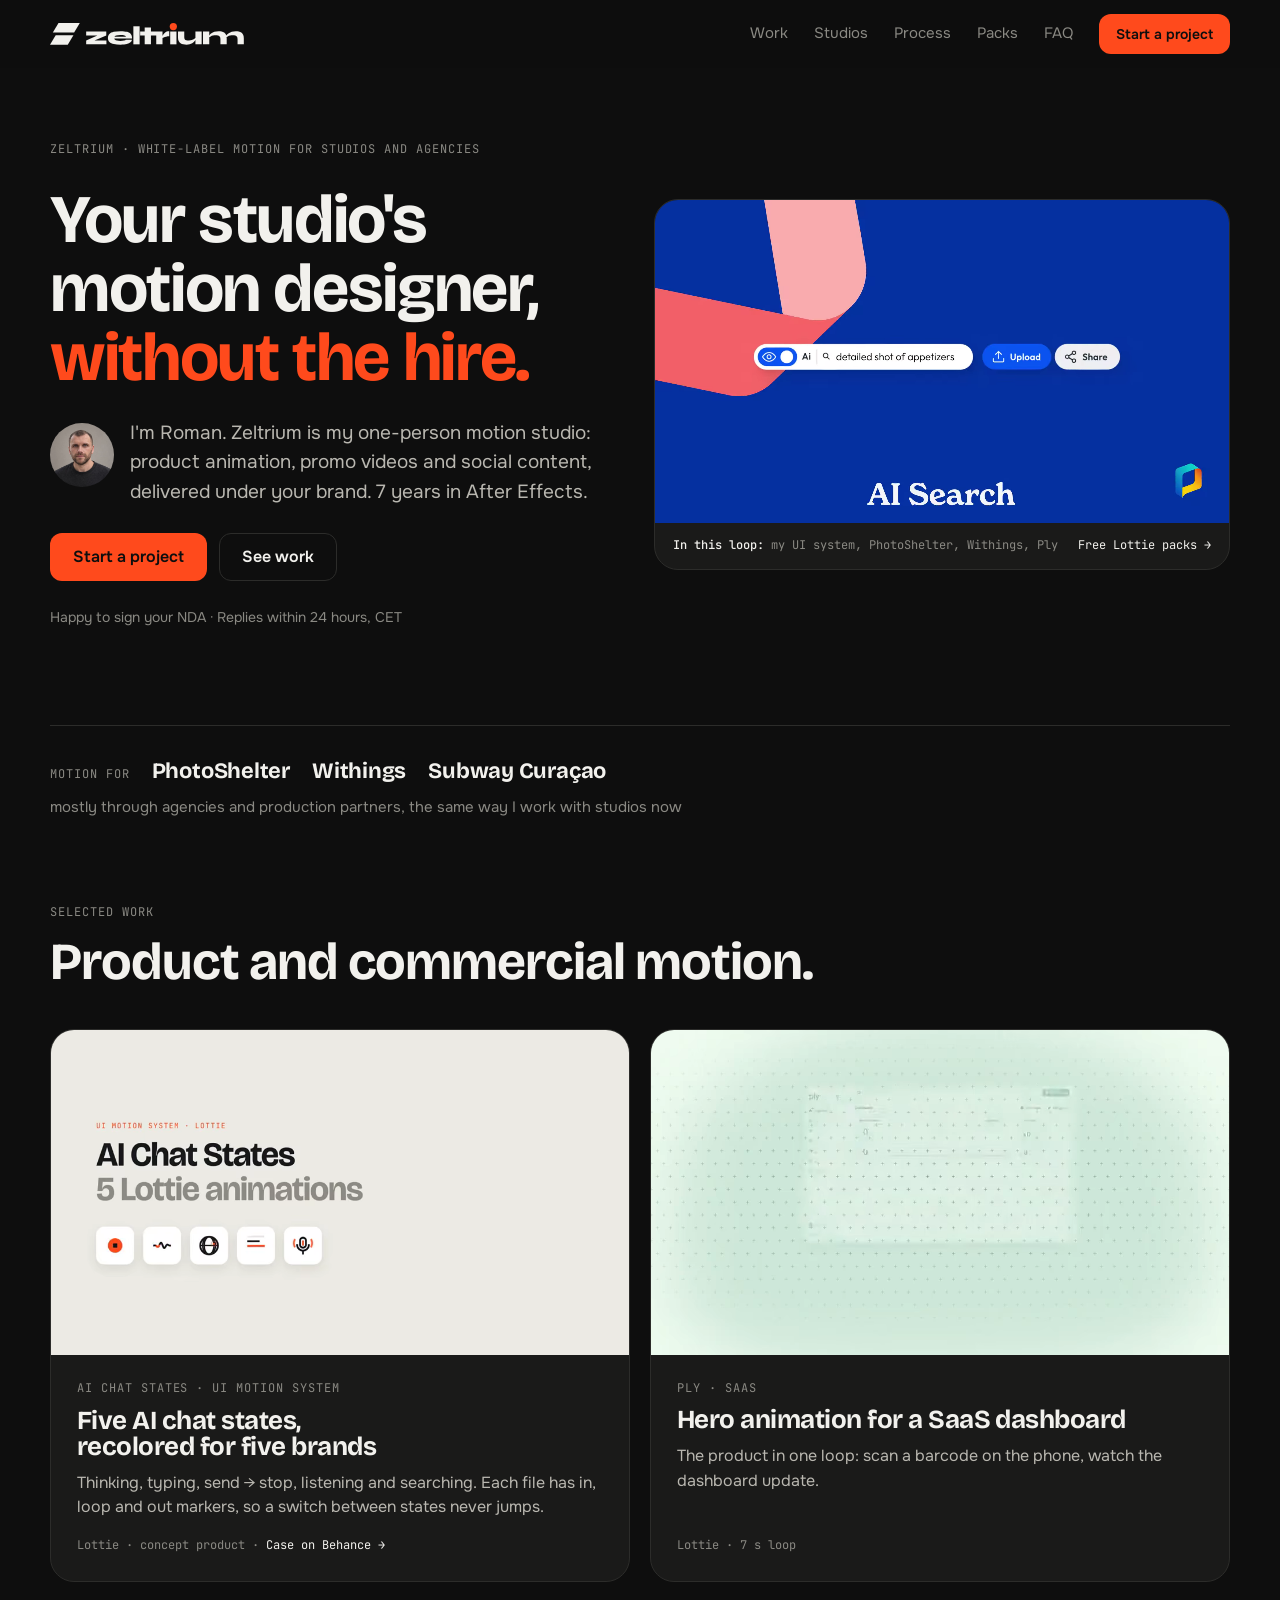
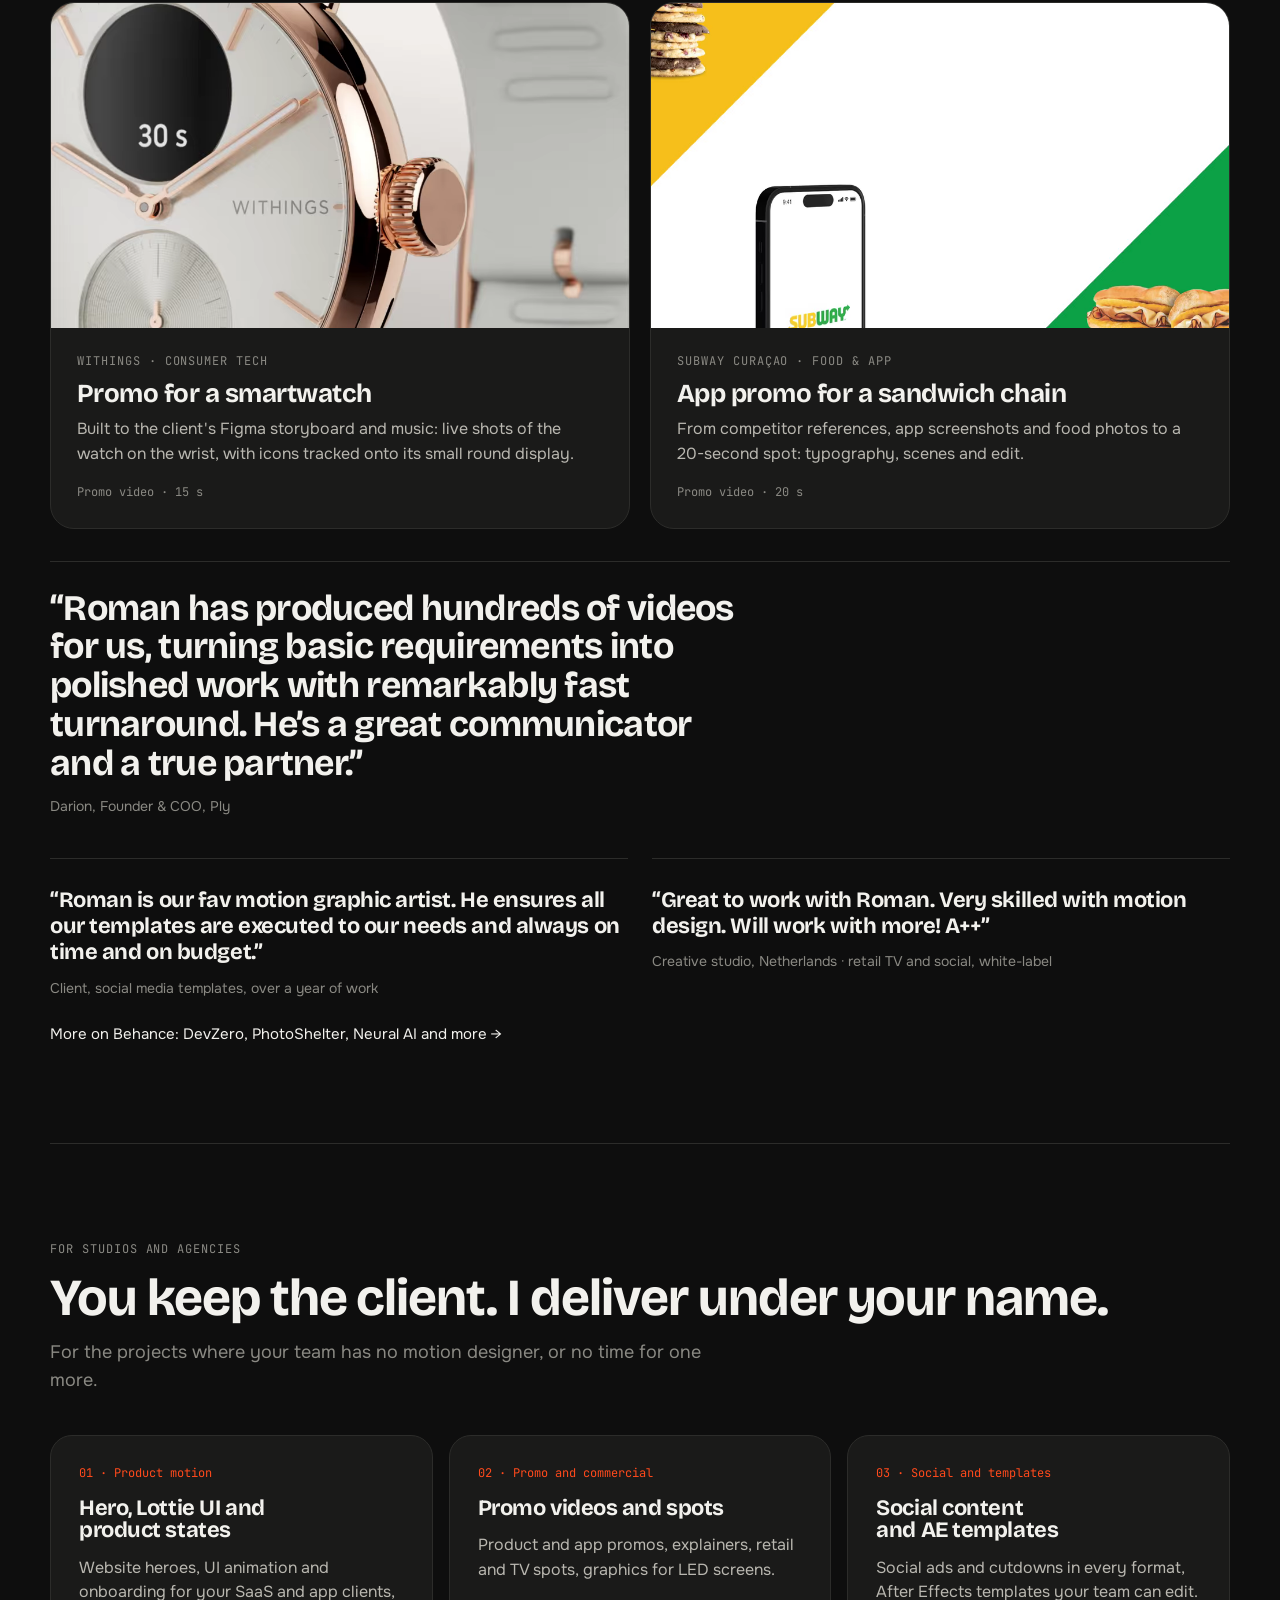
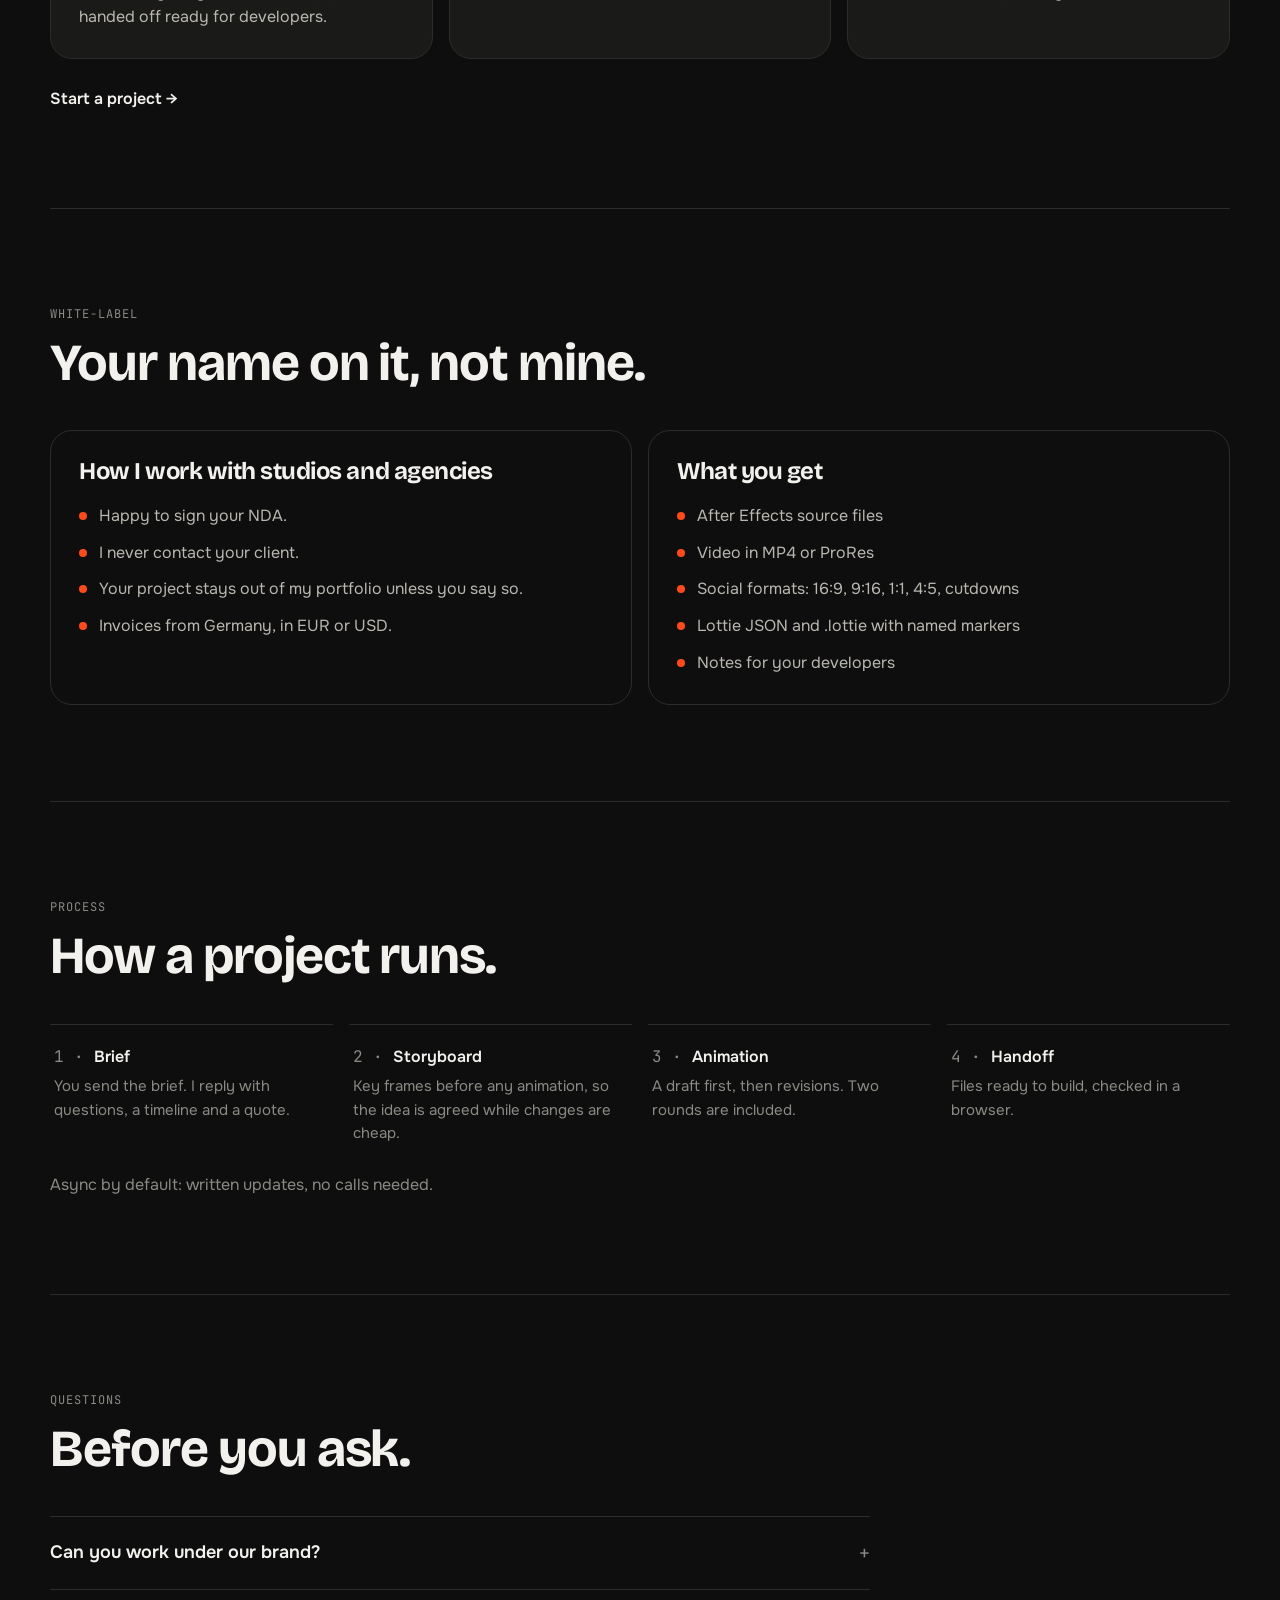
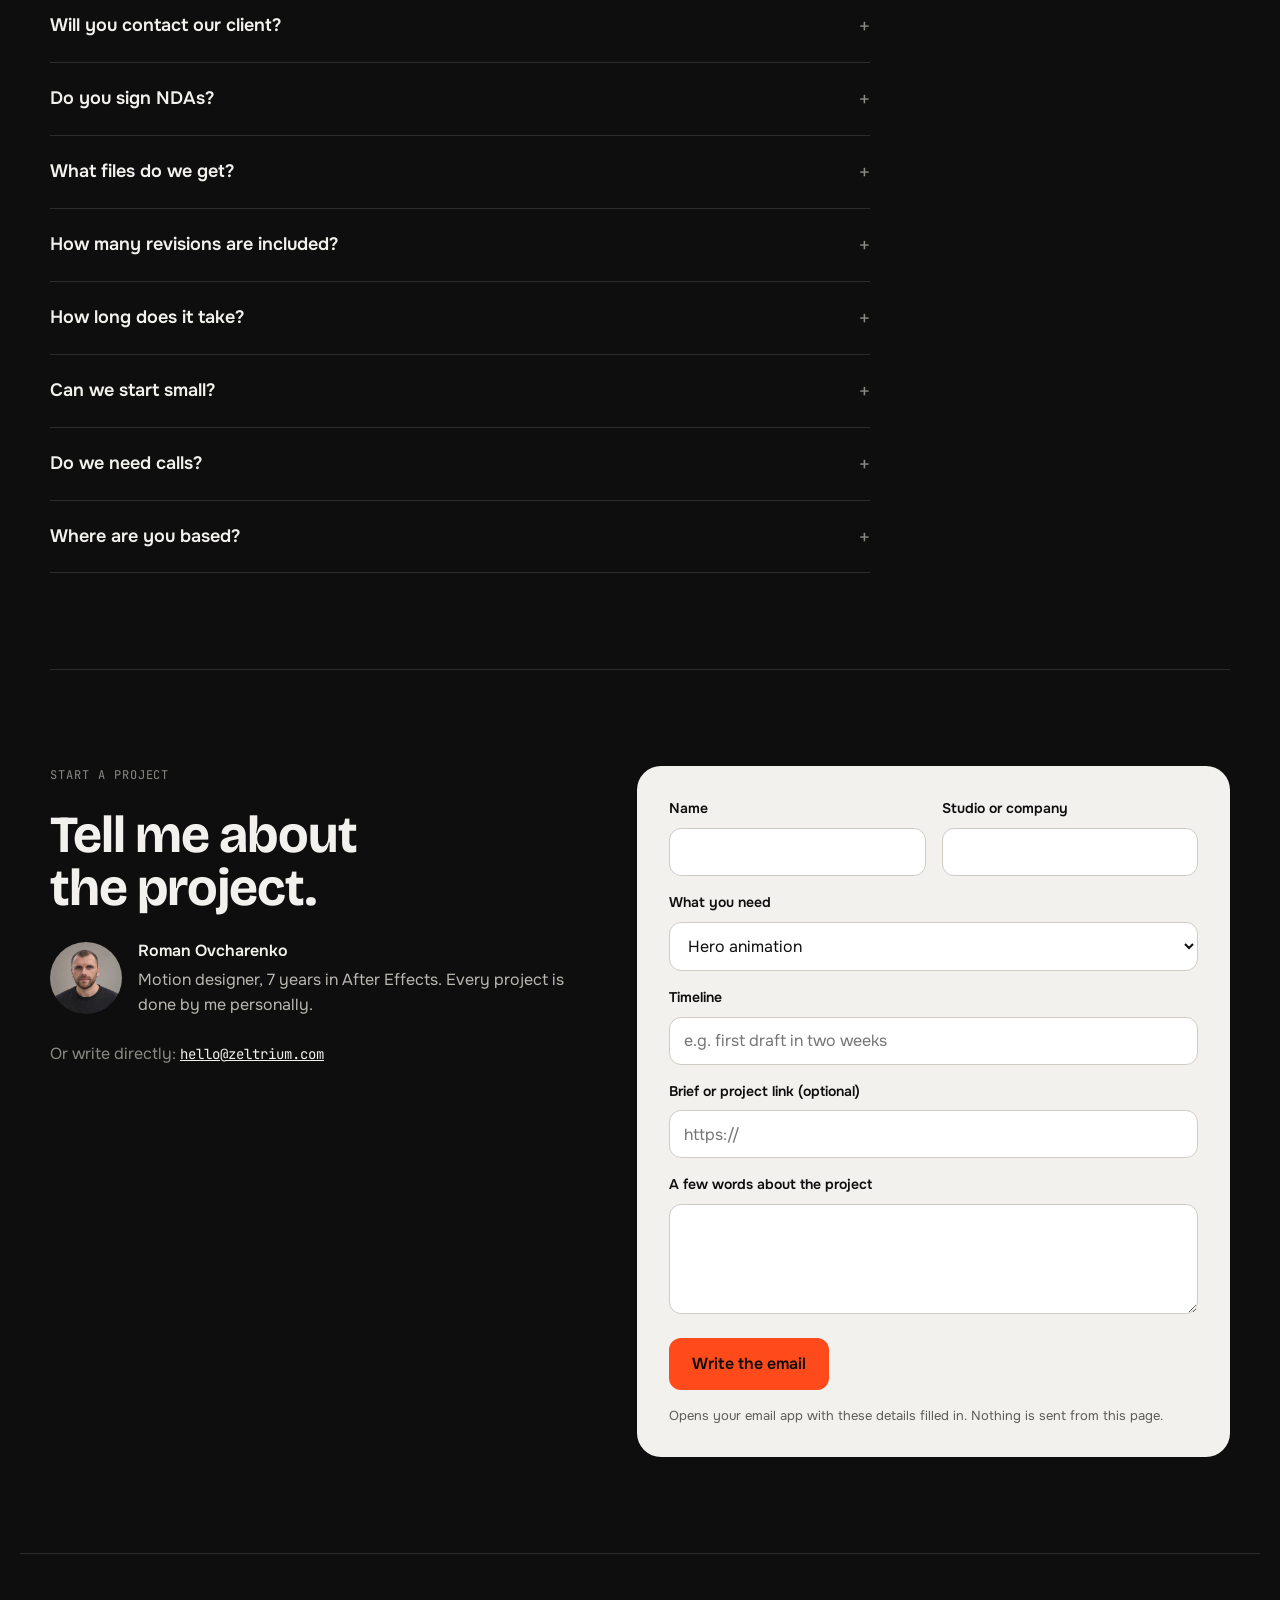
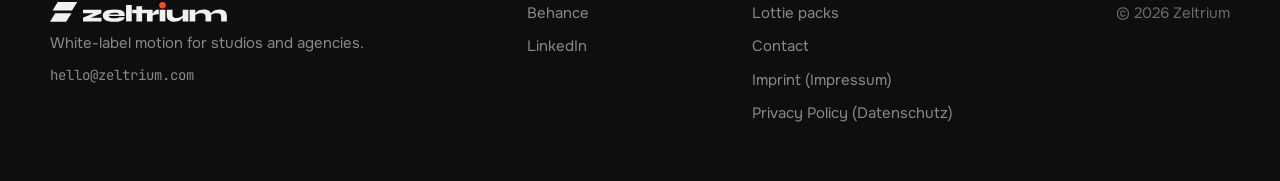
==== commit 4afae1ee: "Hero: 7-second loop of work instead of the pack video UI theme switch, PhotoShelter, Withings and Pl" ====
--- a/index.html
+++ b/index.html
@@ -63,8 +63,8 @@
       <p class="trust">Happy to sign your NDA · Replies within 24 hours, CET</p>
     </div>
     <figure class="hero-media">
-      <div class="work-media"><video muted loop playsinline preload="none" poster="assets/work/ui30.jpg" data-src="assets/work/ui30.mp4" aria-label="My own Lottie system: 30 UI animations playing inside one product, in light and dark themes"></video></div>
-      <figcaption><span><b>My own Lottie system:</b> 30 UI animations, shown inside a product</span><a href="packs.html" data-goatcounter-click="pack-hero">See the pack →</a></figcaption>
+      <div class="work-media"><video muted loop playsinline preload="none" poster="assets/hero-loop.jpg" data-src="assets/hero-loop.mp4" aria-label="A seven-second loop of my work: a UI theme switch from my own Lottie system, the PhotoShelter promo, the Withings ScanWatch 2 promo and the Ply hero animation"></video></div>
+      <figcaption><span><b>In this loop:</b> my UI system, PhotoShelter, Withings, Ply</span><a href="packs.html" data-goatcounter-click="pack-hero">Free Lottie packs →</a></figcaption>
     </figure>
   </div>
 
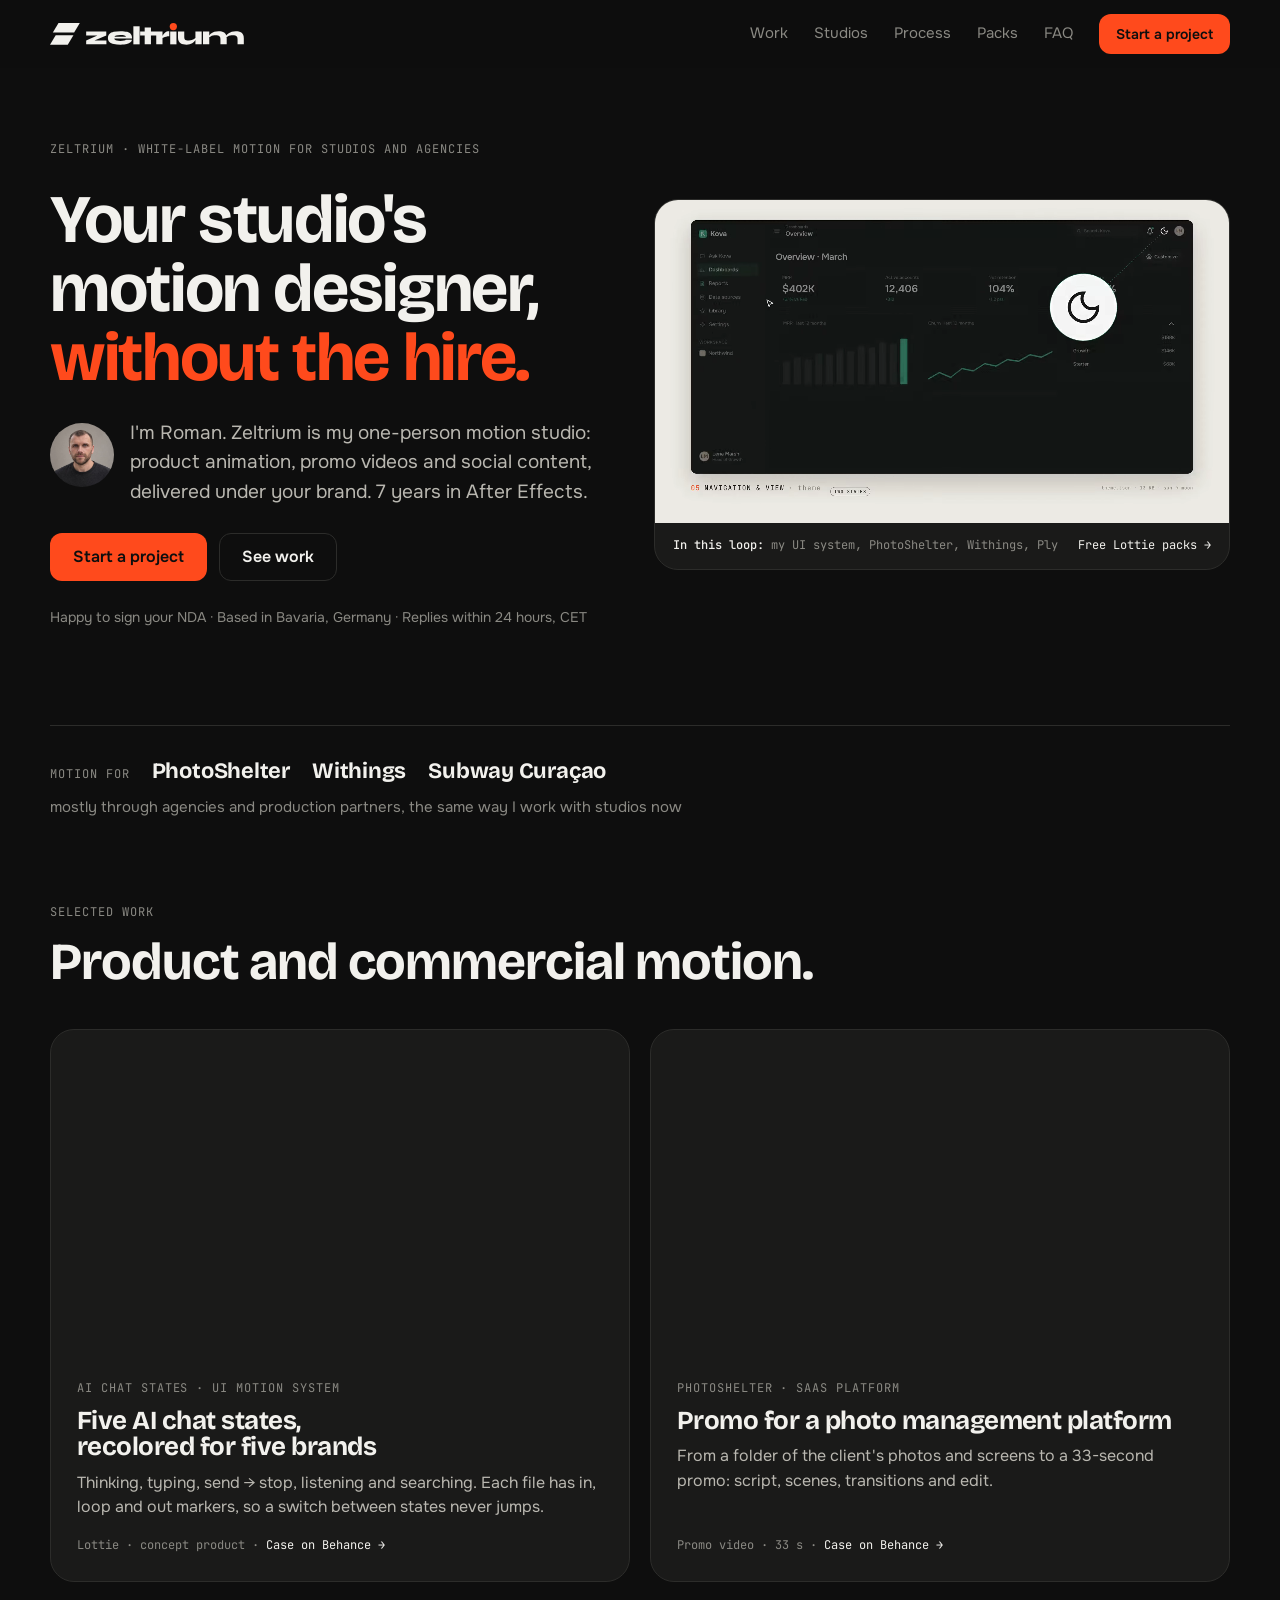
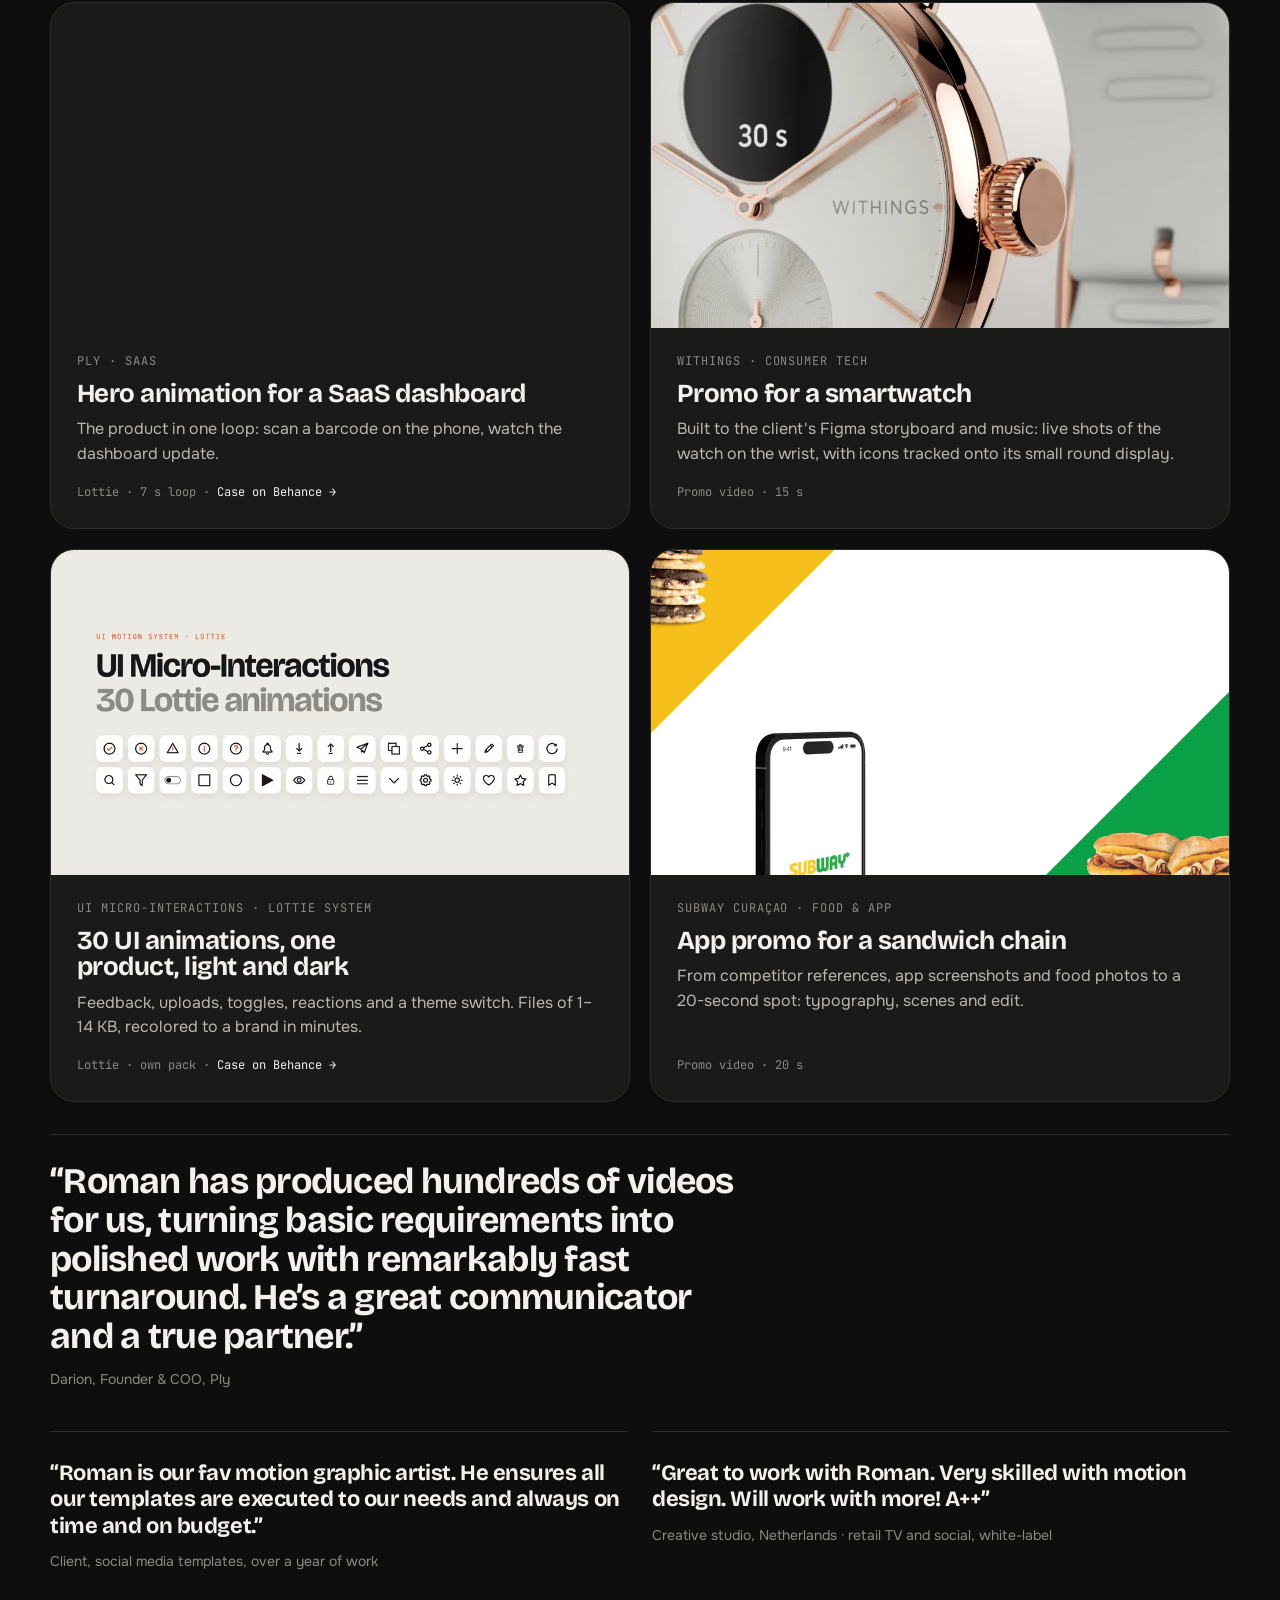
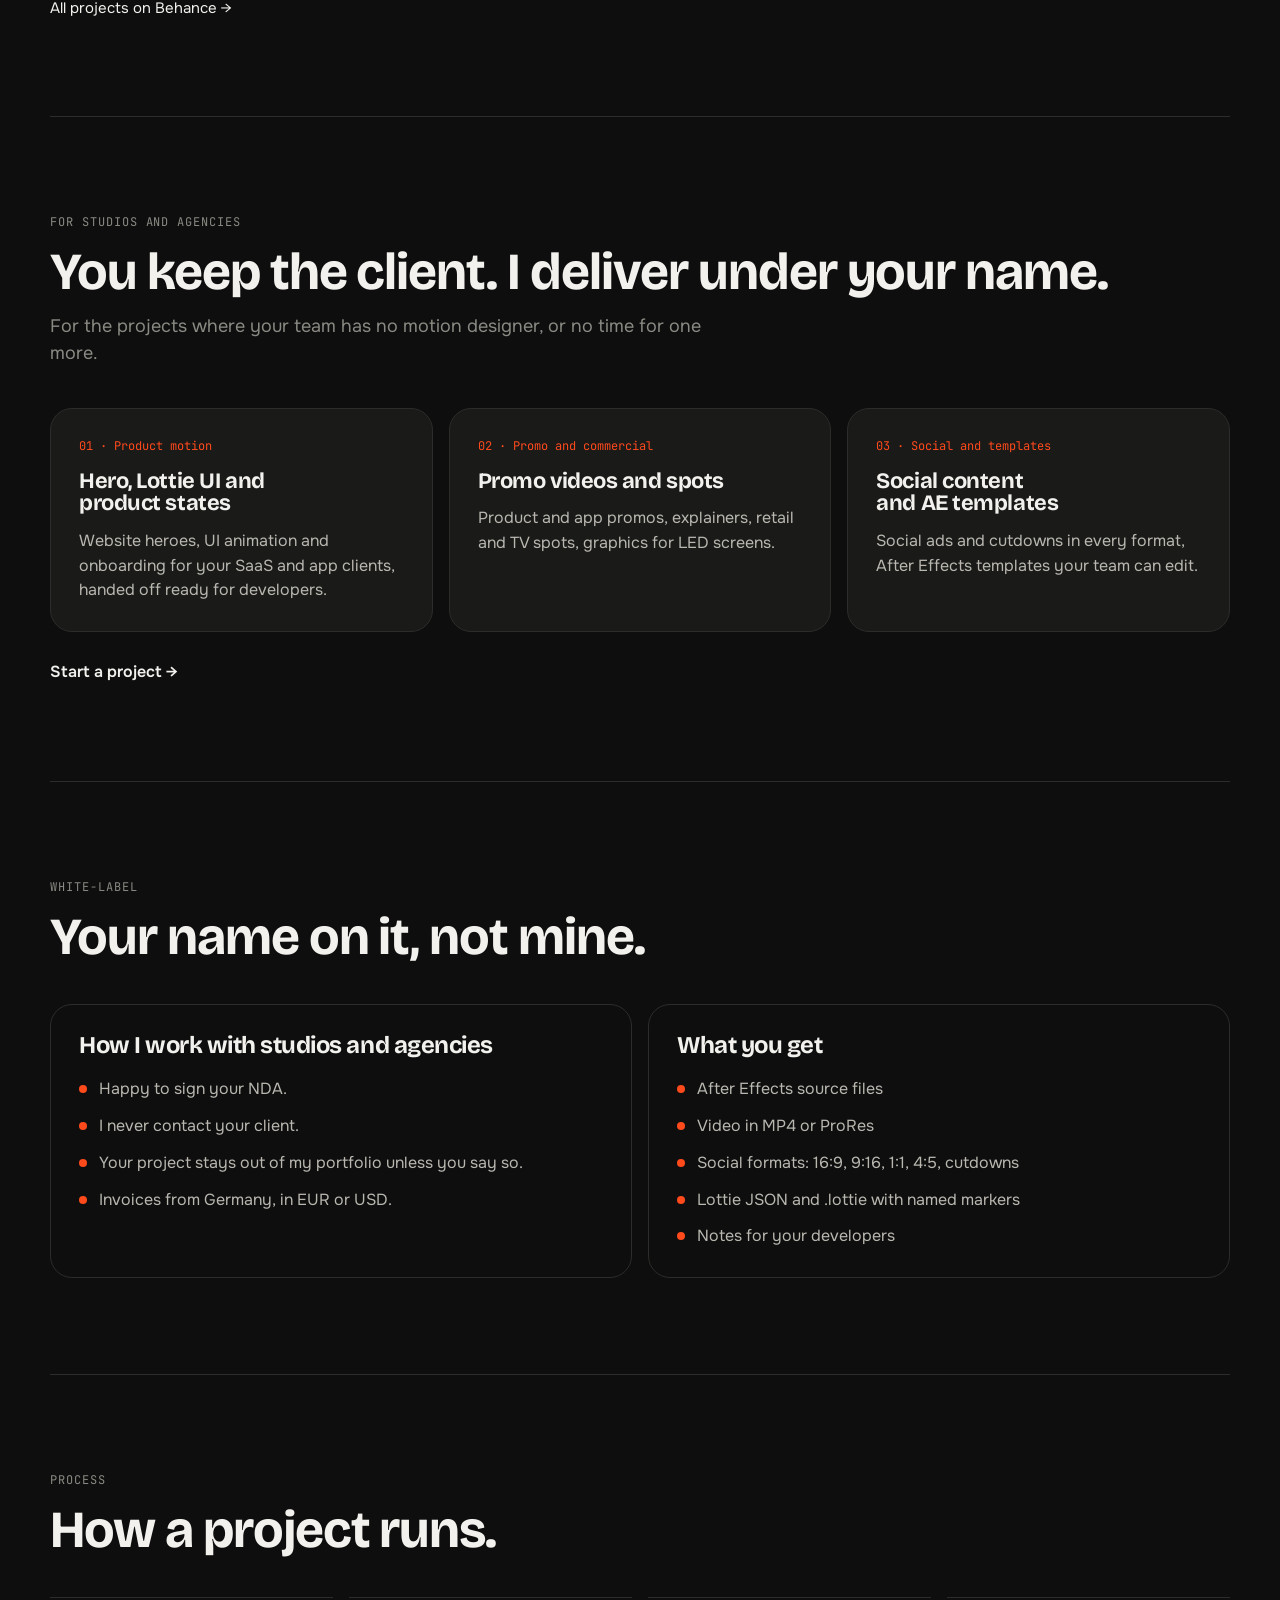
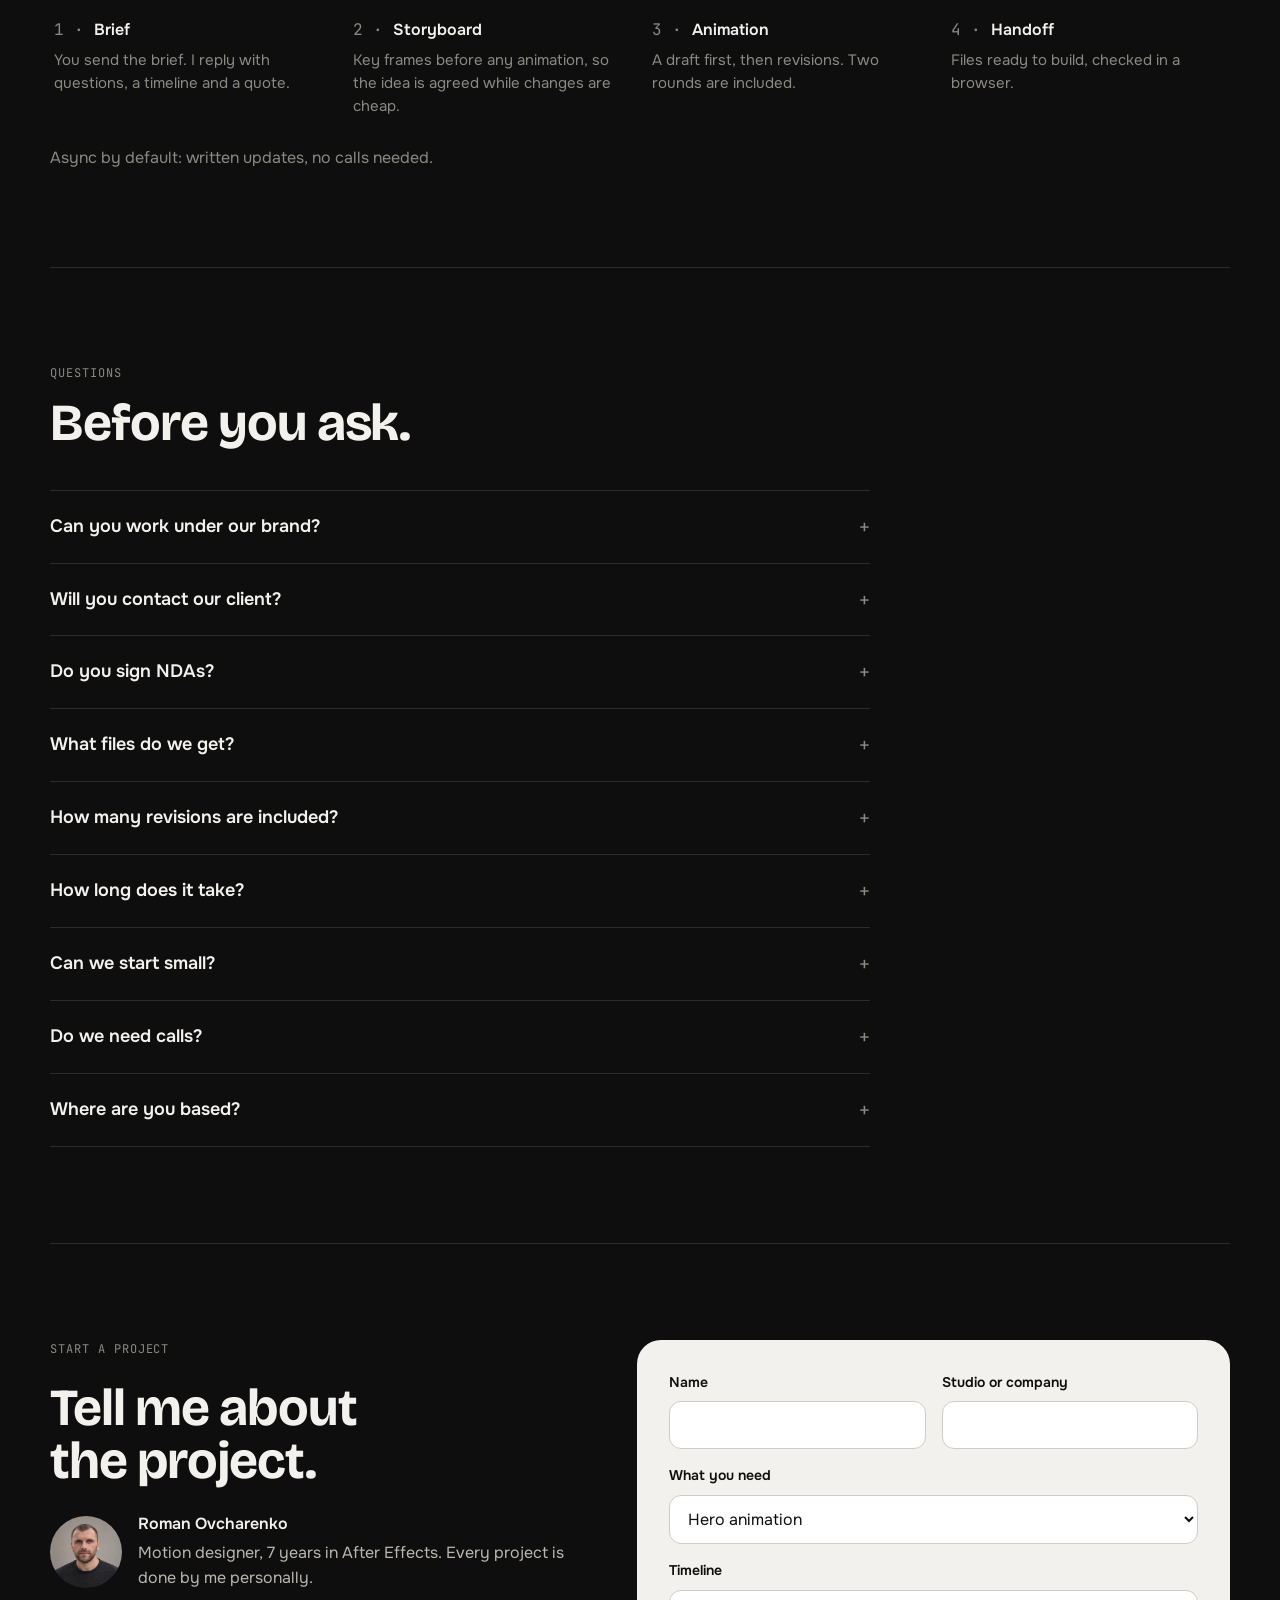
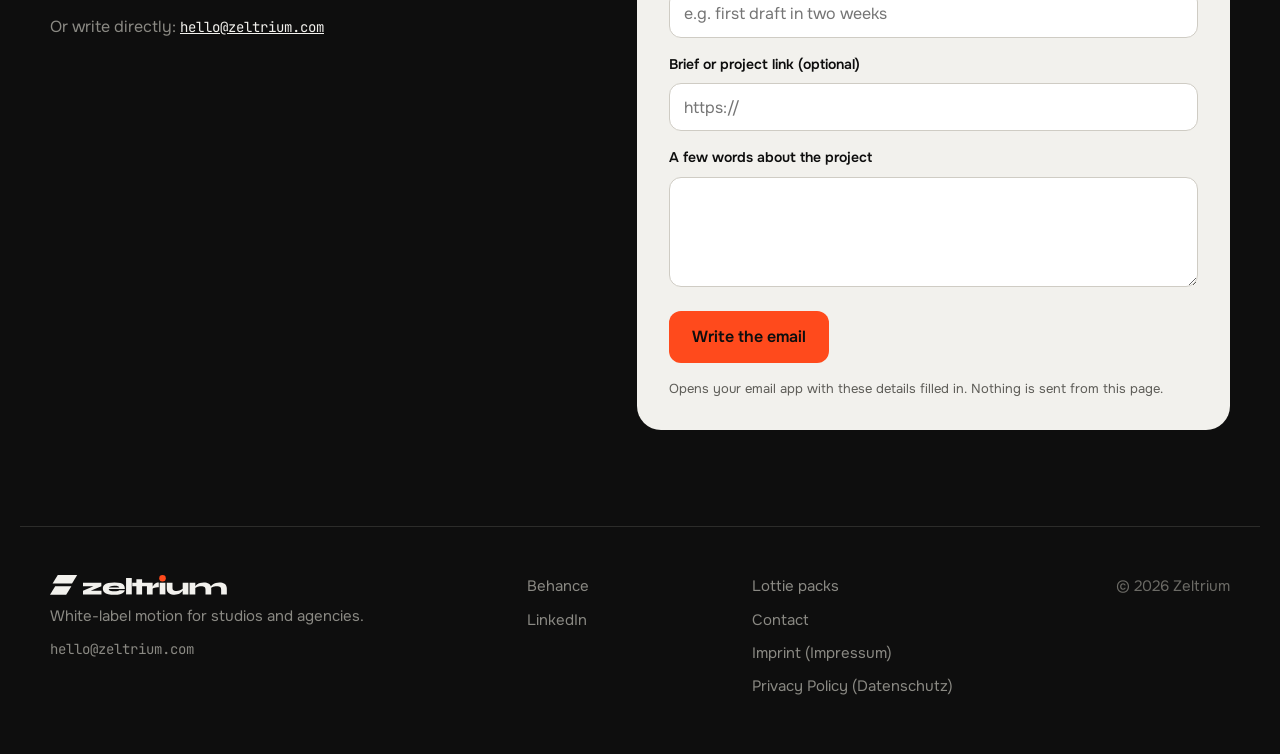
==== commit af732f74: "Work grid: add PhotoShelter and UI Micro-Interactions, Ply case link, based in Bavaria Six cards, ea" ====
--- a/index.html
+++ b/index.html
@@ -60,7 +60,7 @@
         <a class="btn btn-primary" href="#contact" data-goatcounter-click="start-hero">Start a project</a>
         <a class="btn btn-ghost" href="#work">See work</a>
       </div>
-      <p class="trust">Happy to sign your NDA · Replies within 24 hours, CET</p>
+      <p class="trust">Happy to sign your NDA · Based in Bavaria, Germany · Replies within 24 hours, CET</p>
     </div>
     <figure class="hero-media">
       <div class="work-media"><video muted loop playsinline preload="none" poster="assets/hero-loop.jpg" data-src="assets/hero-loop.mp4" aria-label="A seven-second loop of my work: a UI theme switch from my own Lottie system, the PhotoShelter promo, the Withings ScanWatch 2 promo and the Ply hero animation"></video></div>
@@ -86,12 +86,21 @@
         </div>
       </article>
       <article class="work-card">
+        <div class="work-media"><video muted loop playsinline preload="none" poster="assets/work/photoshelter.jpg" data-src="assets/work/photoshelter.mp4" aria-label="PhotoShelter promo: a wall of photos assembles, then the platform's library, AI search and sharing"></video></div>
+        <div class="work-body">
+          <span class="eyebrow">PhotoShelter · SaaS platform</span>
+          <h3>Promo for a photo management platform</h3>
+          <p>From a folder of the client's photos and screens to a 33-second promo: script, scenes, transitions and edit.</p>
+          <p class="work-meta">Promo video · 33 s · <a href="https://www.behance.net/gallery/215394687/PhotoShelter-Product-Promo" target="_blank" rel="noopener" data-goatcounter-click="behance-photoshelter">Case on Behance →</a></p>
+        </div>
+      </article>
+      <article class="work-card">
         <div class="work-media"><video muted loop playsinline preload="none" poster="assets/work/ply.jpg" data-src="assets/work/ply.mp4" aria-label="Ply hero animation: a phone scans a barcode and the dashboard updates"></video></div>
         <div class="work-body">
           <span class="eyebrow">Ply · SaaS</span>
           <h3>Hero animation for a SaaS dashboard</h3>
           <p>The product in one loop: scan a barcode on the phone, watch the dashboard update.</p>
-          <p class="work-meta">Lottie · 7 s loop</p>
+          <p class="work-meta">Lottie · 7 s loop · <a href="https://www.behance.net/gallery/257735459/Ply-SaaS-Hero-Animation-(Lottie)" target="_blank" rel="noopener" data-goatcounter-click="behance-ply">Case on Behance →</a></p>
         </div>
       </article>
       <article class="work-card">
@@ -101,6 +110,15 @@
           <h3>Promo for a smartwatch</h3>
           <p>Built to the client's Figma storyboard and music: live shots of the watch on the wrist, with icons tracked onto its small round display.</p>
           <p class="work-meta">Promo video · 15 s</p>
+        </div>
+      </article>
+      <article class="work-card">
+        <div class="work-media"><video muted loop playsinline preload="none" poster="assets/work/ui30.jpg" data-src="assets/work/ui30.mp4" aria-label="UI Micro-Interactions: 30 Lottie animations playing inside one product, in light and dark themes"></video></div>
+        <div class="work-body">
+          <span class="eyebrow">UI Micro-Interactions · Lottie system</span>
+          <h3>30 UI animations, one product, light and dark</h3>
+          <p>Feedback, uploads, toggles, reactions and a theme switch. Files of 1–14 KB, recolored to a brand in minutes.</p>
+          <p class="work-meta">Lottie · own pack · <a href="https://www.behance.net/gallery/257806969/UI-Micro-Interactions-UI-Motion-System-(Lottie)" target="_blank" rel="noopener" data-goatcounter-click="behance-ui30">Case on Behance →</a></p>
         </div>
       </article>
       <article class="work-card">
@@ -127,7 +145,7 @@
         <figcaption>Creative studio, Netherlands · retail TV and social, white-label</figcaption>
       </figure>
     </div>
-    <p class="more"><a href="https://www.behance.net/romanherenow" target="_blank" rel="noopener" data-goatcounter-click="behance-profile">More on Behance: DevZero, PhotoShelter, Neural AI and more →</a></p>
+    <p class="more"><a href="https://www.behance.net/romanherenow" target="_blank" rel="noopener" data-goatcounter-click="behance-profile">All projects on Behance →</a></p>
   </section>
 
   <section id="studios" aria-labelledby="studios-h">
